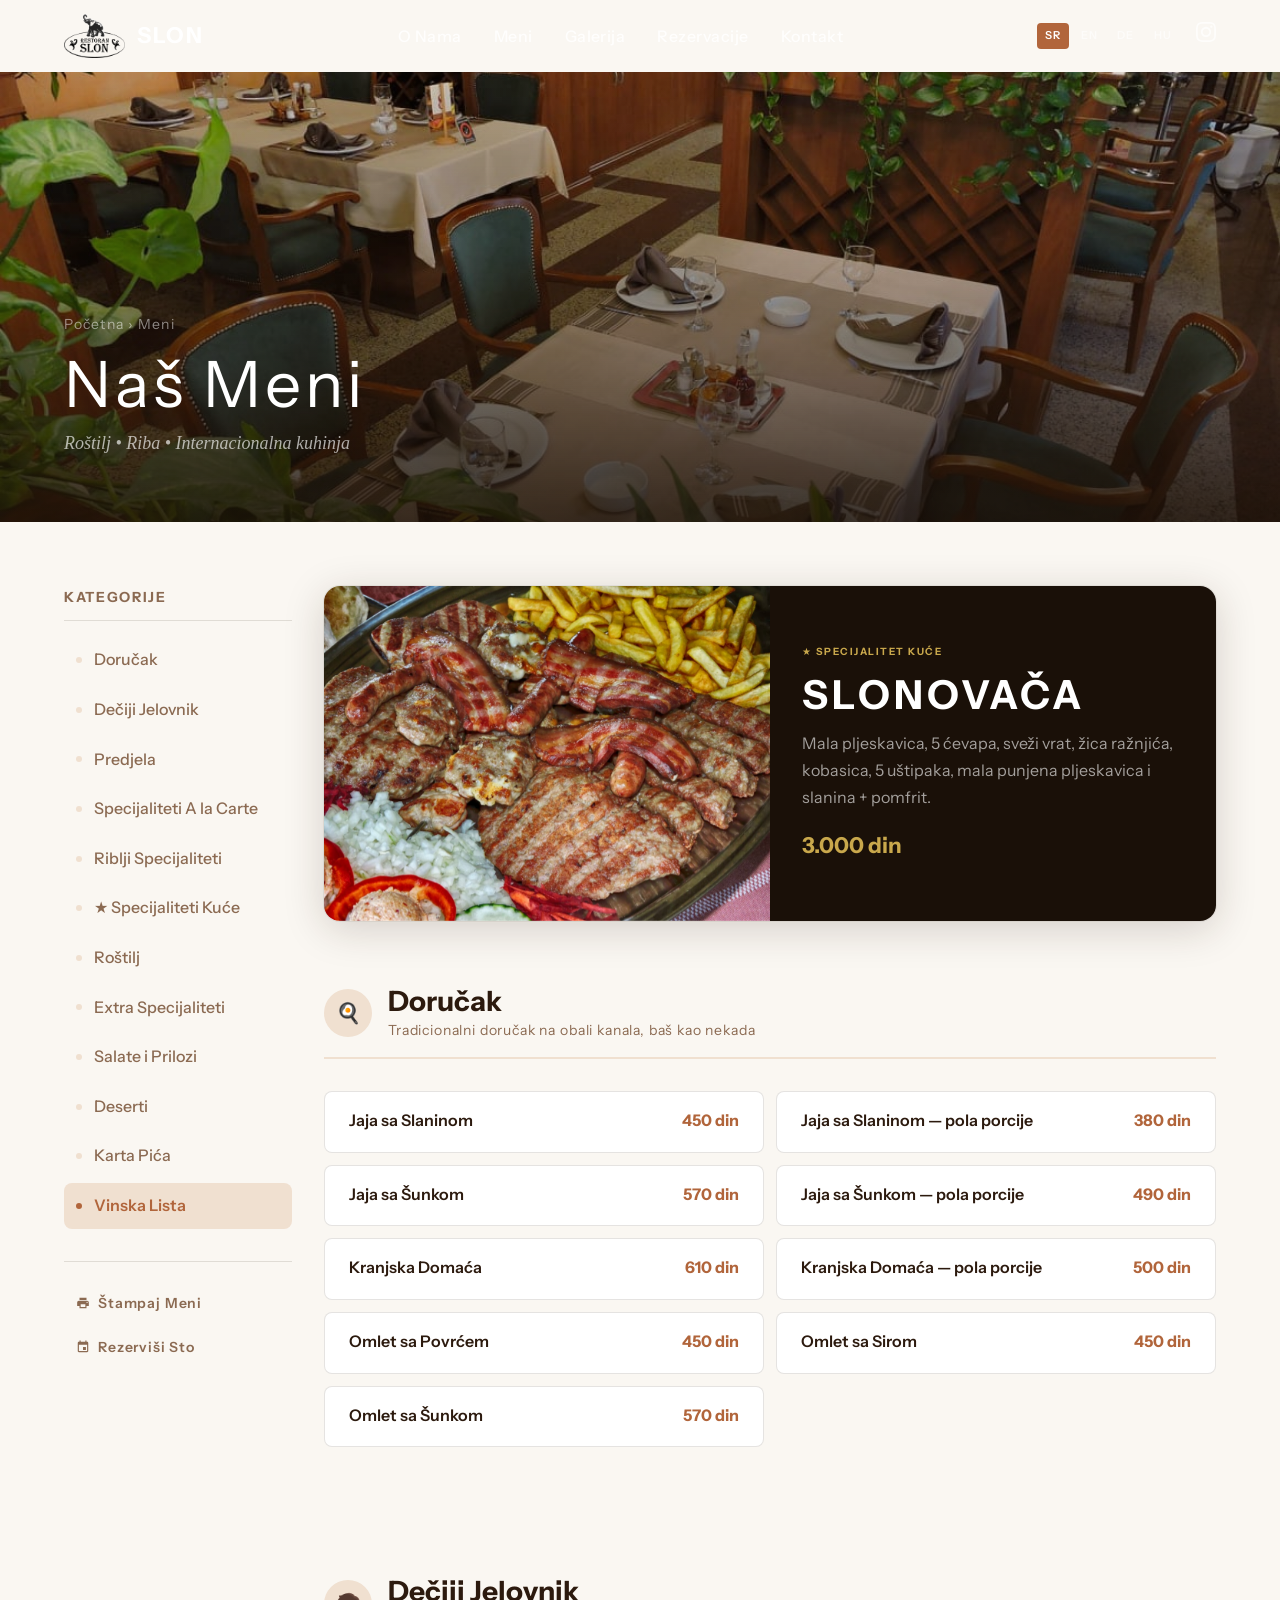
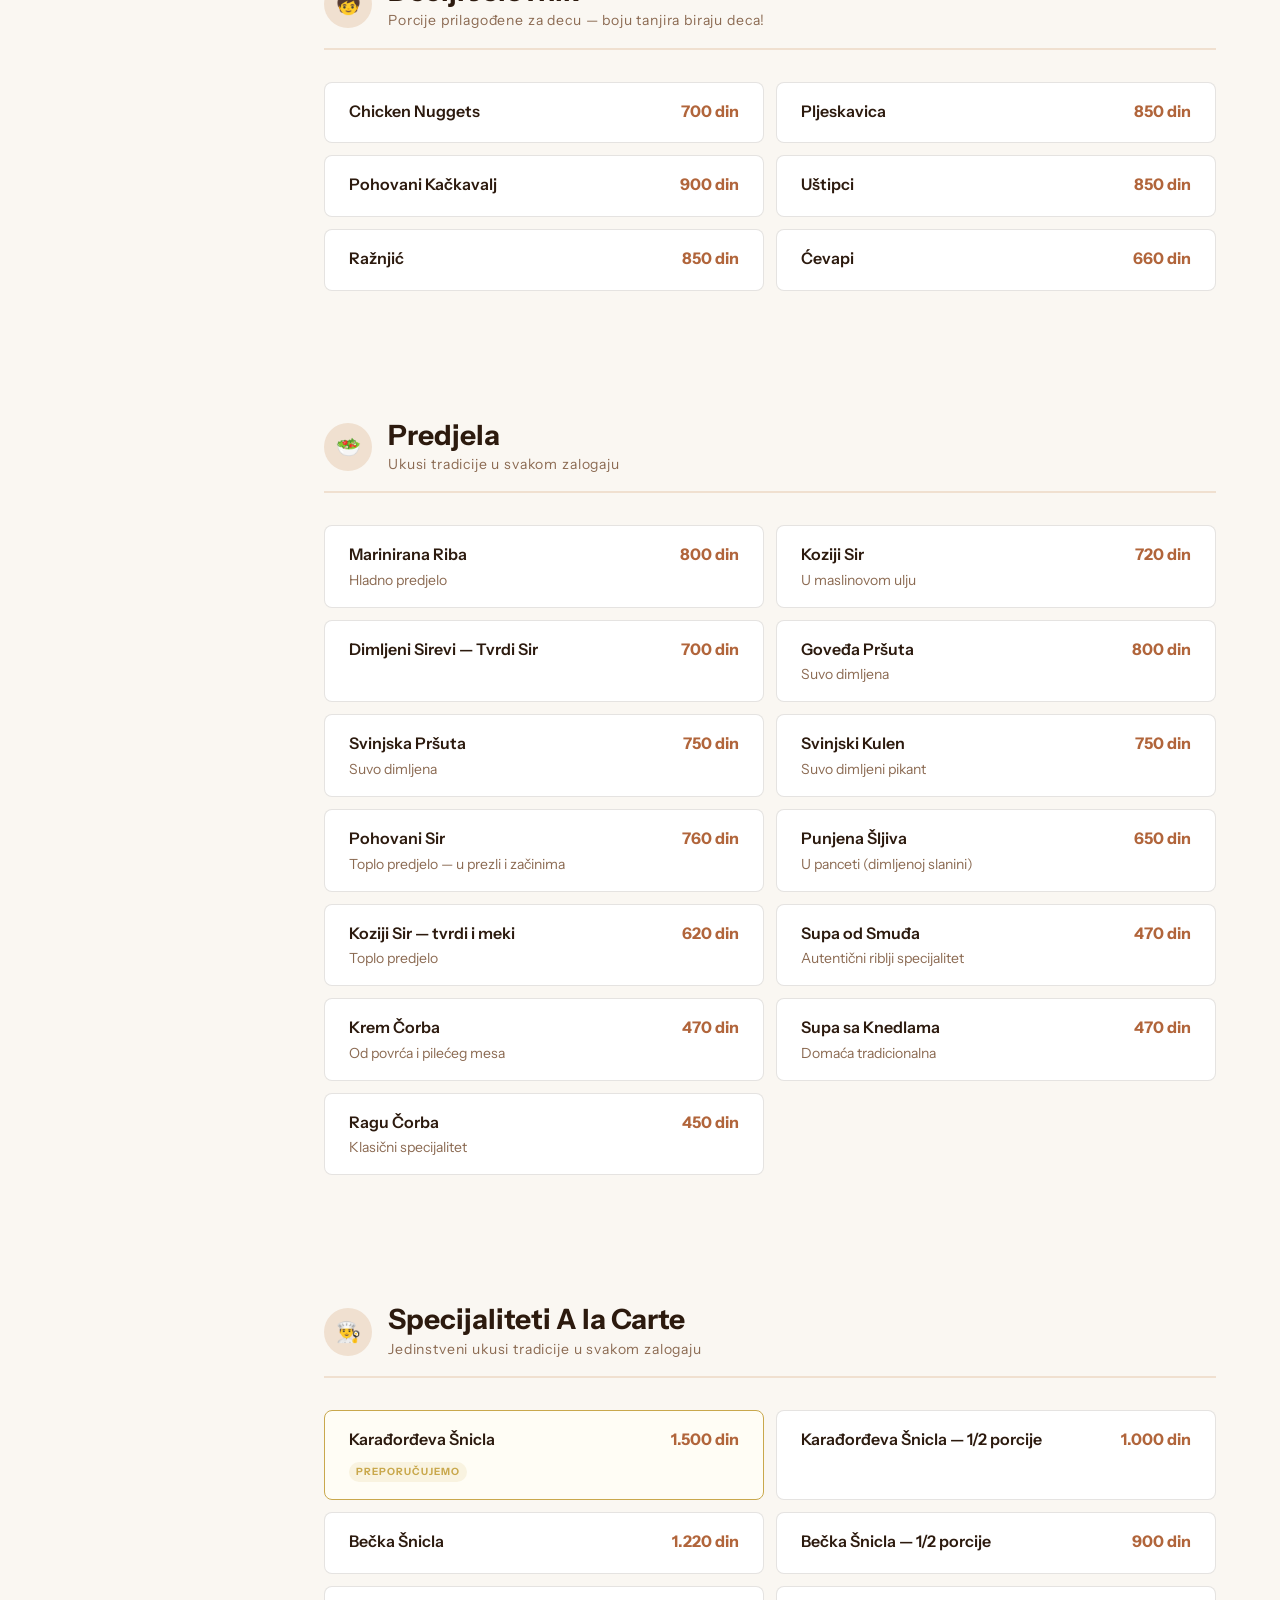
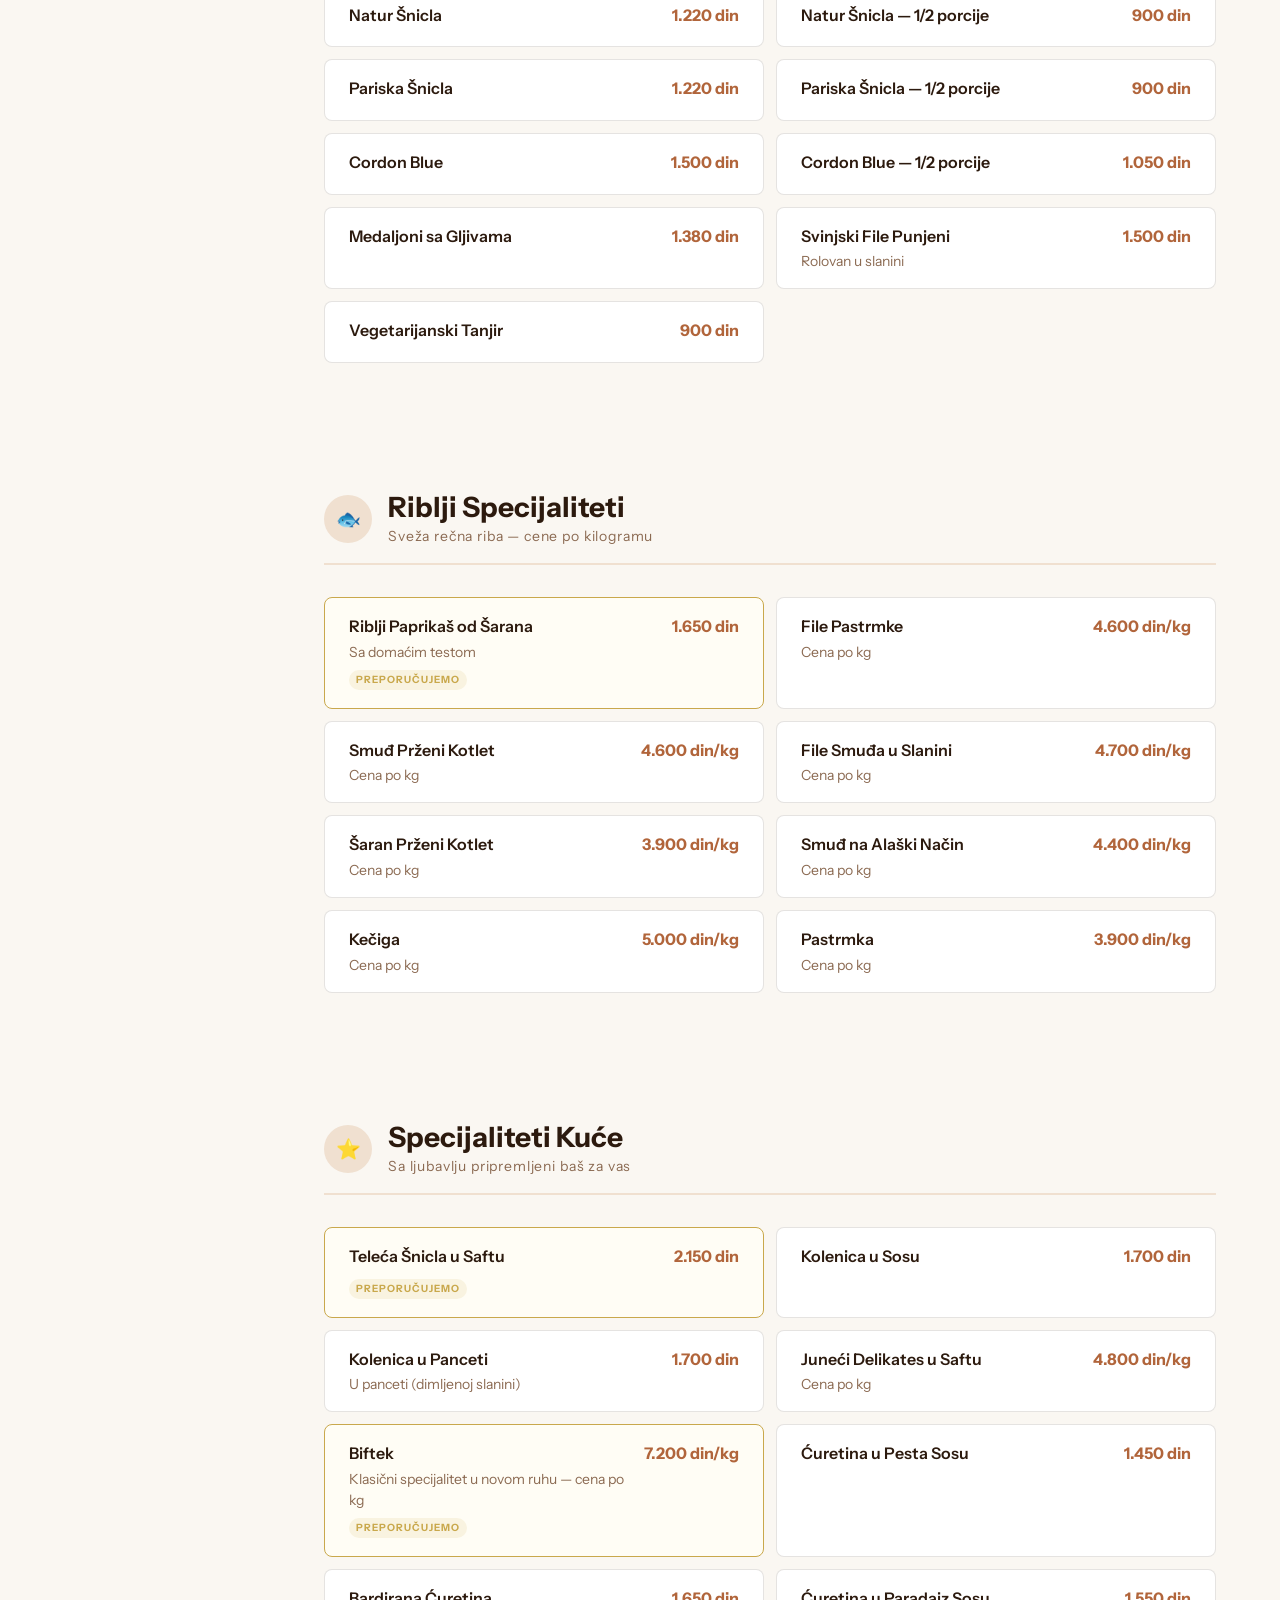
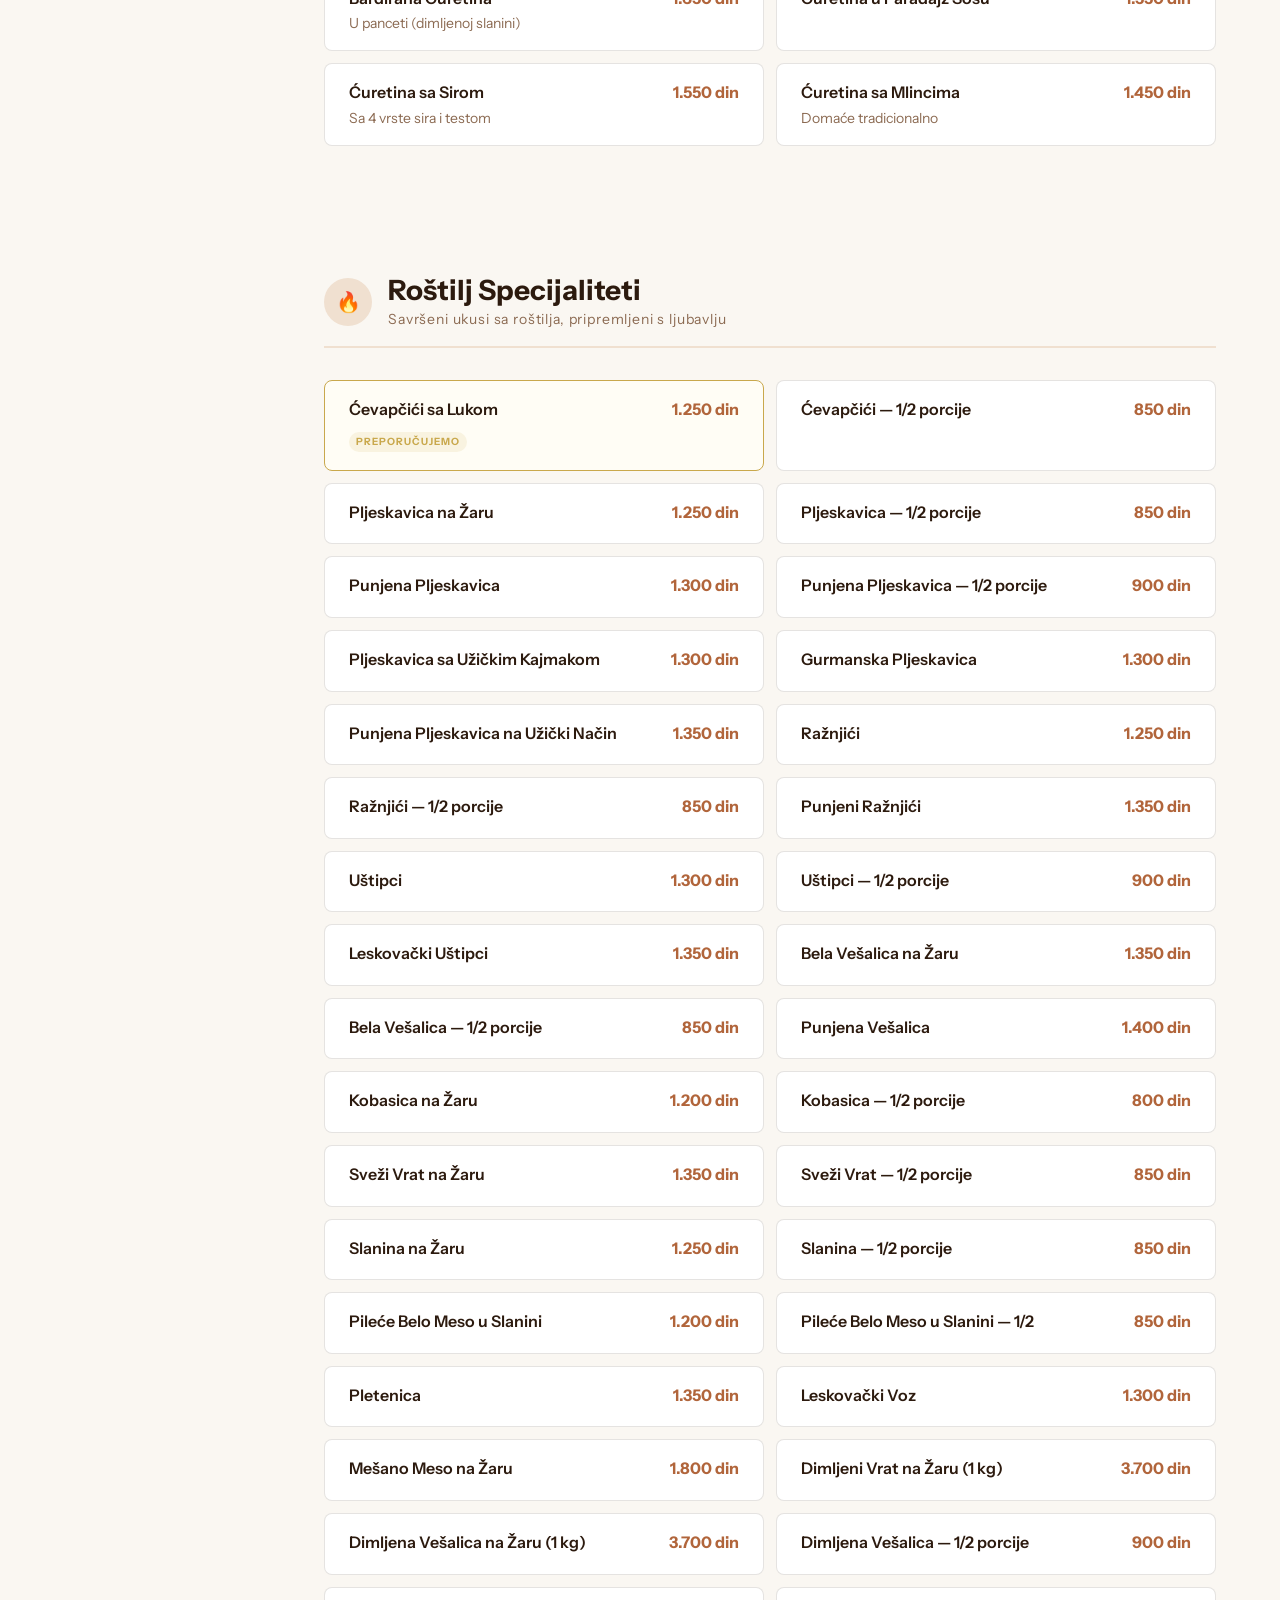
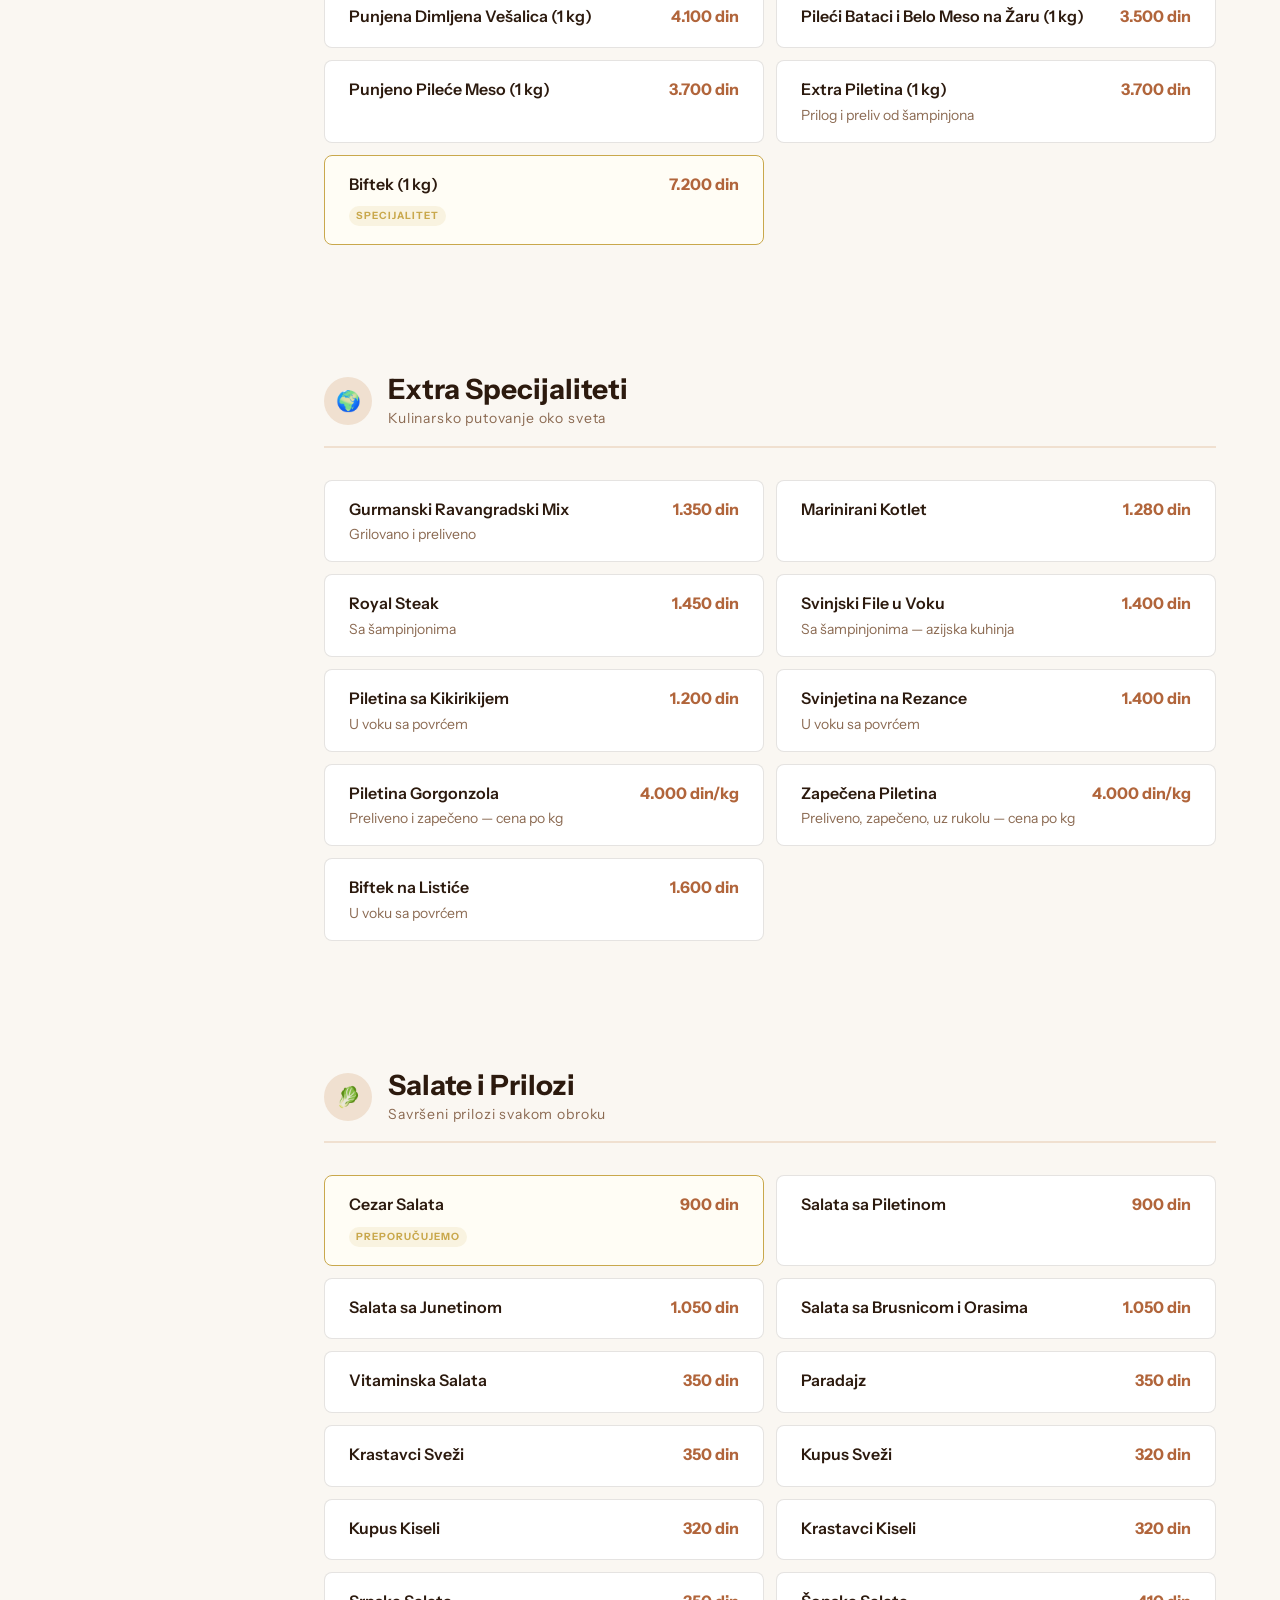
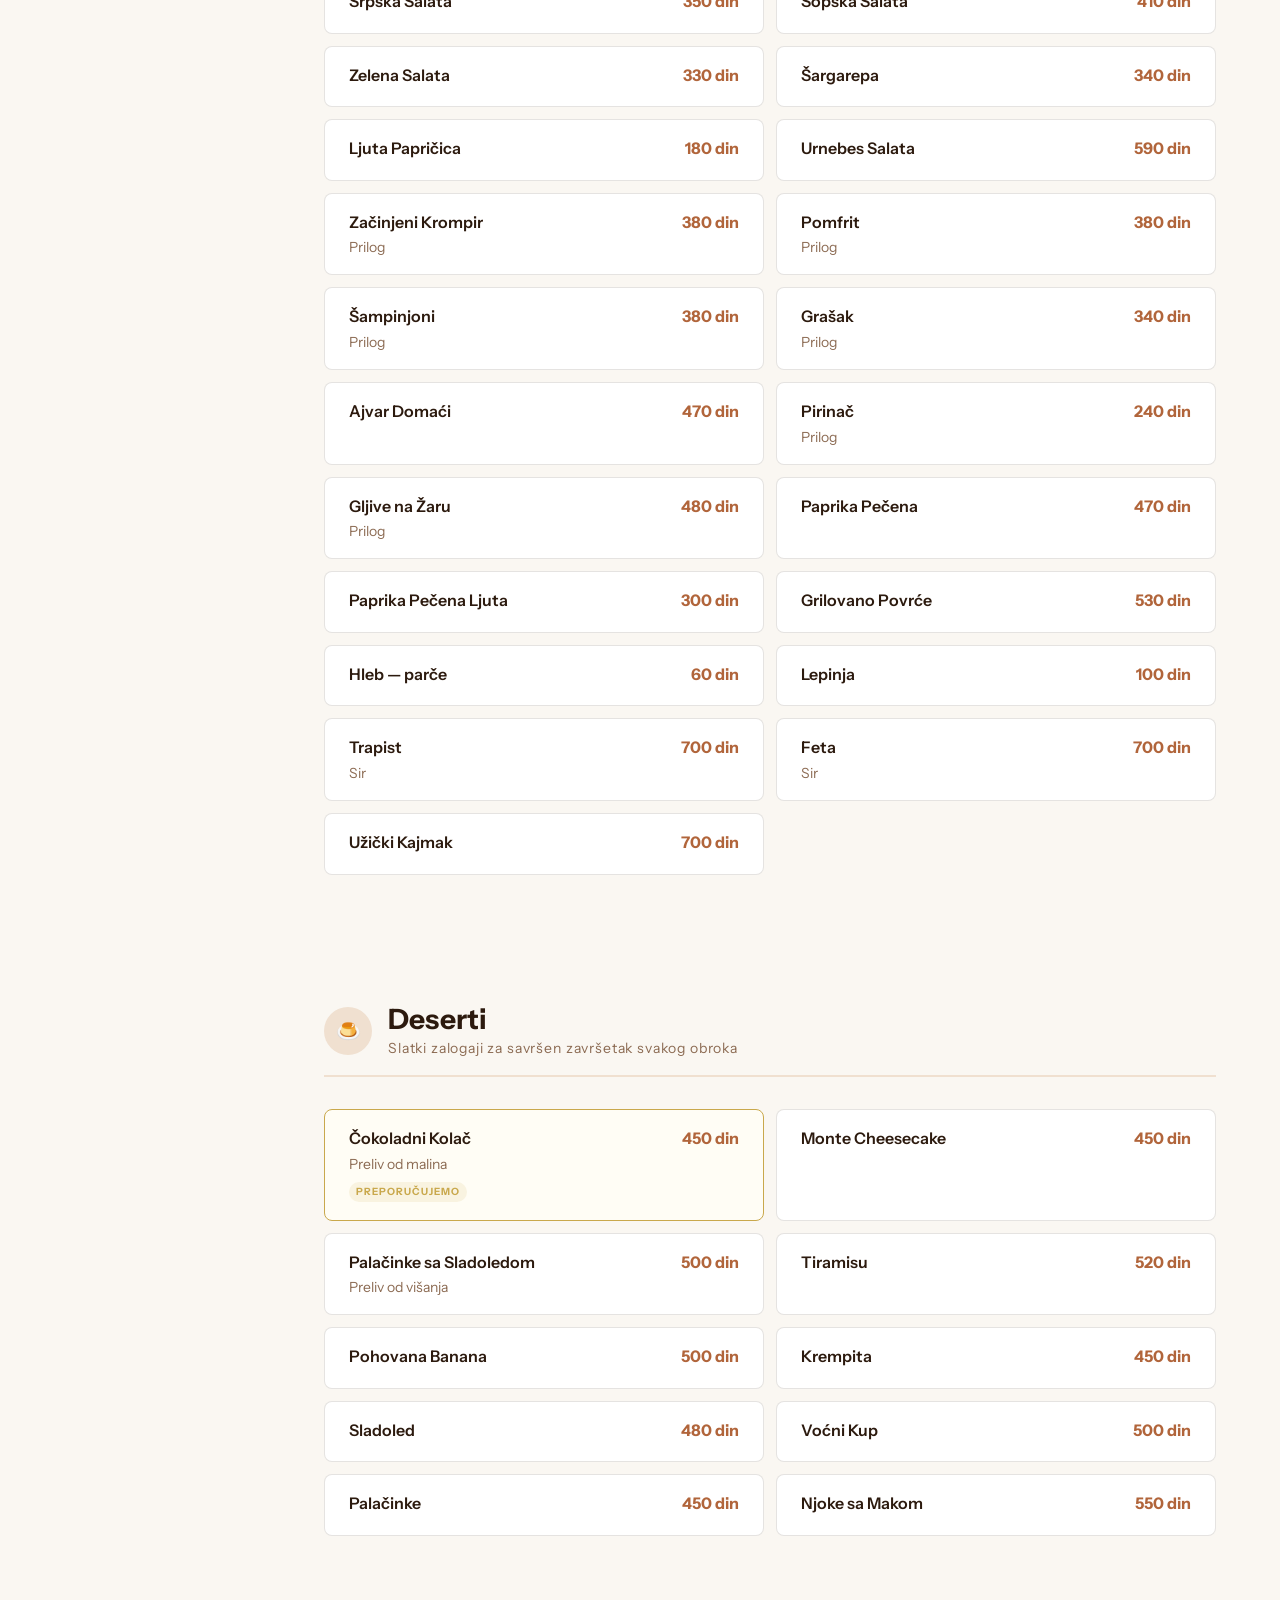
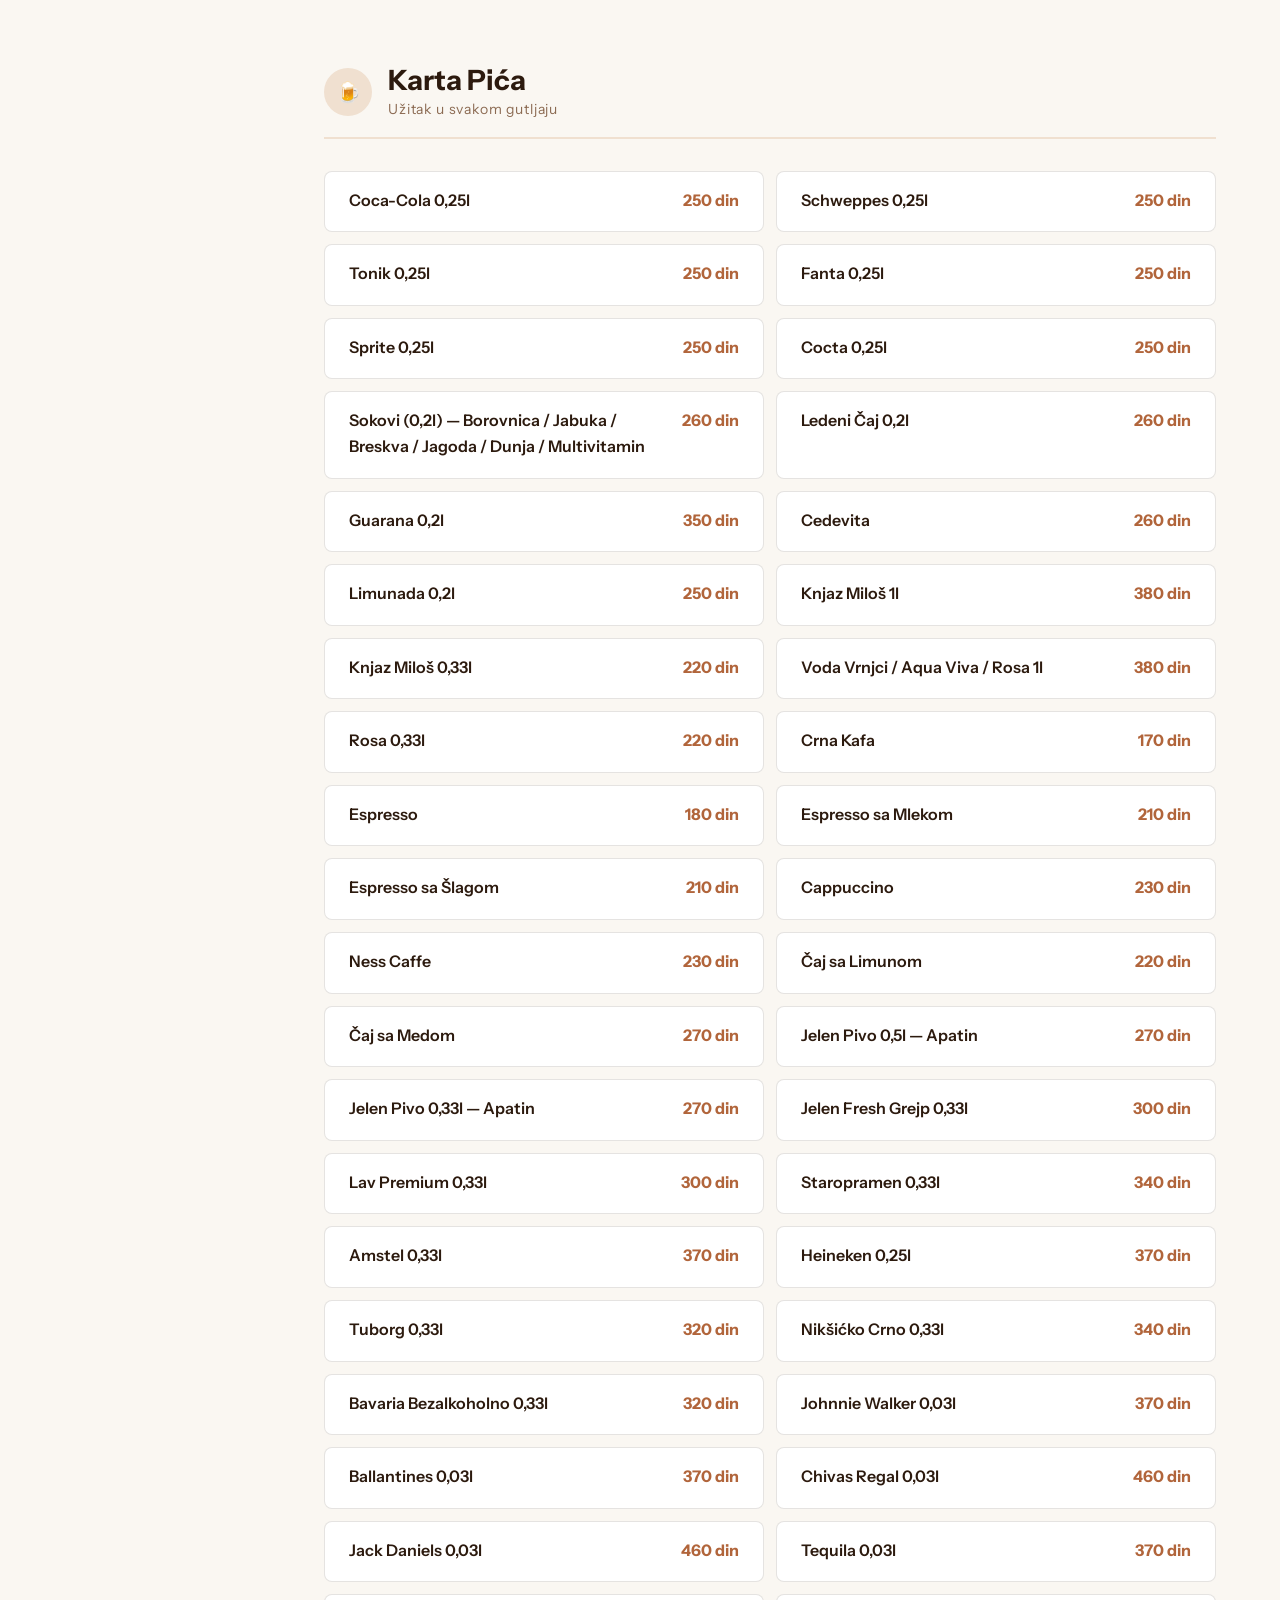
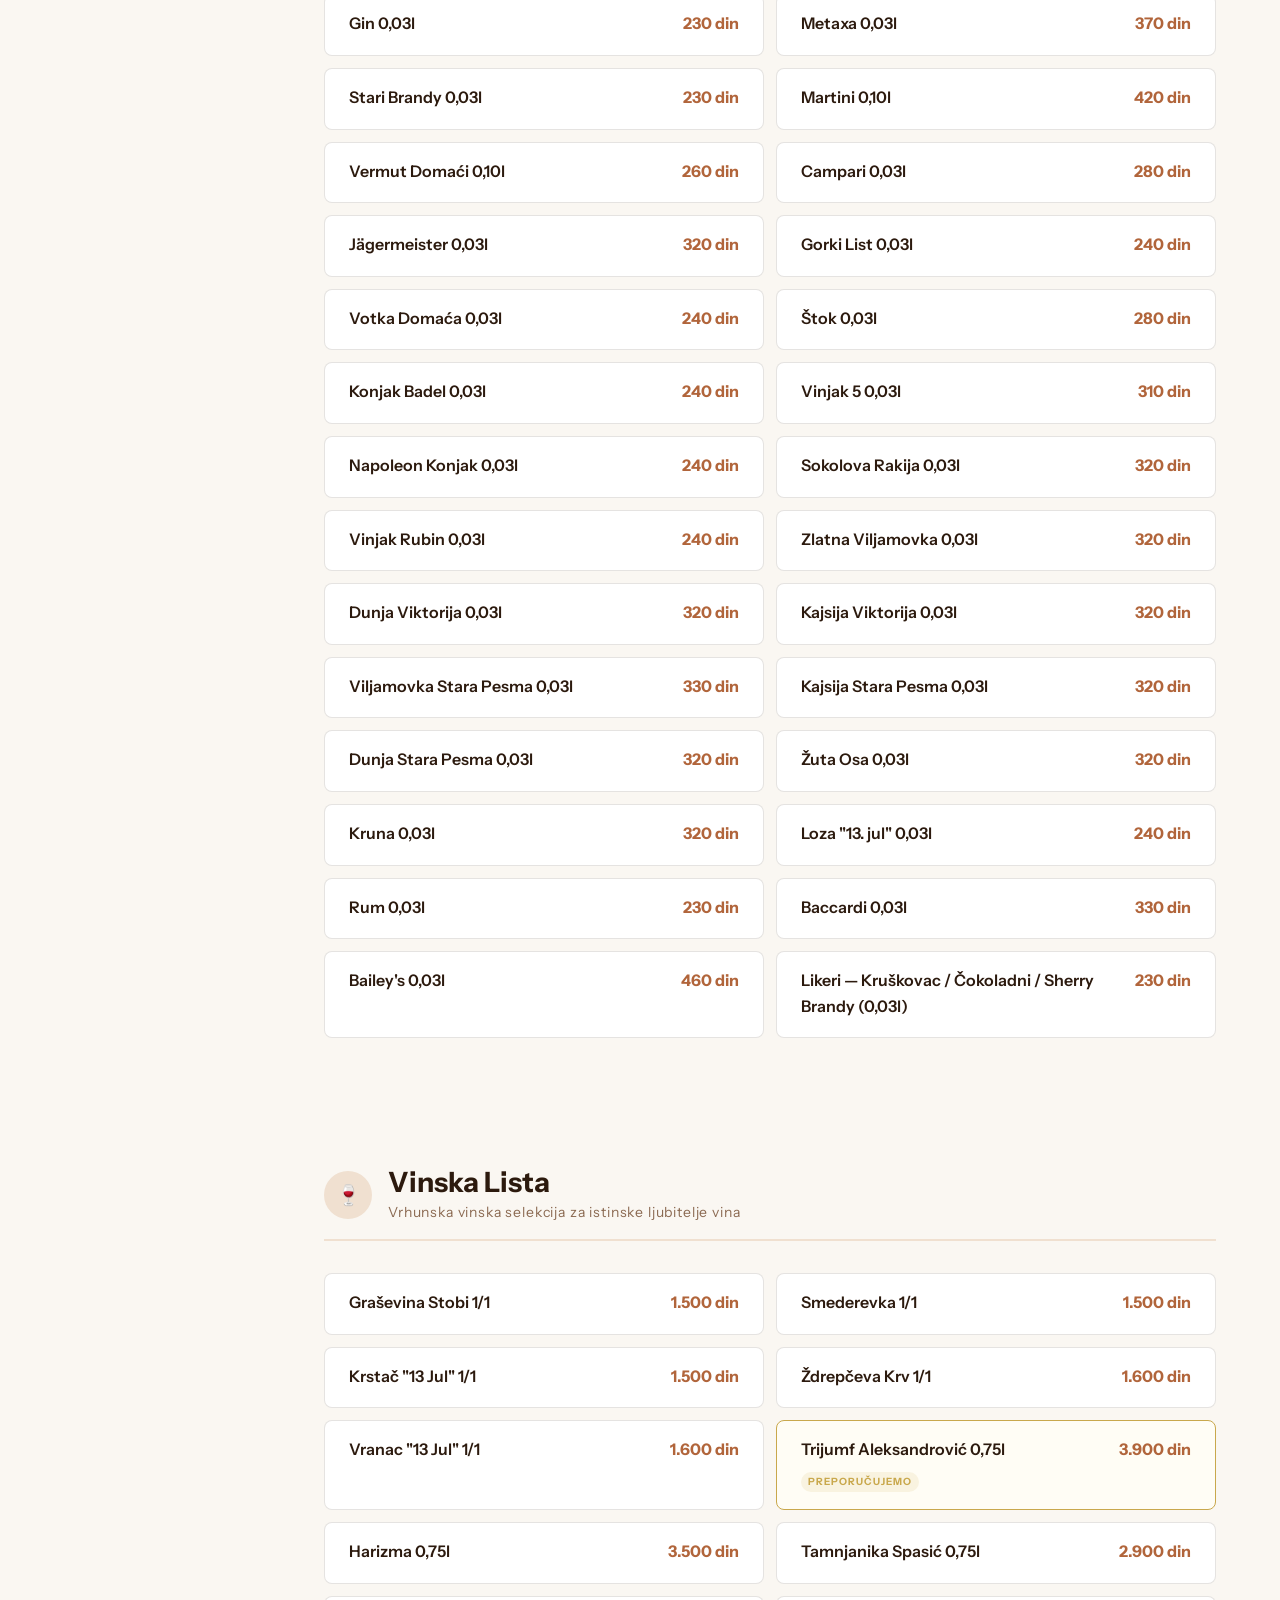
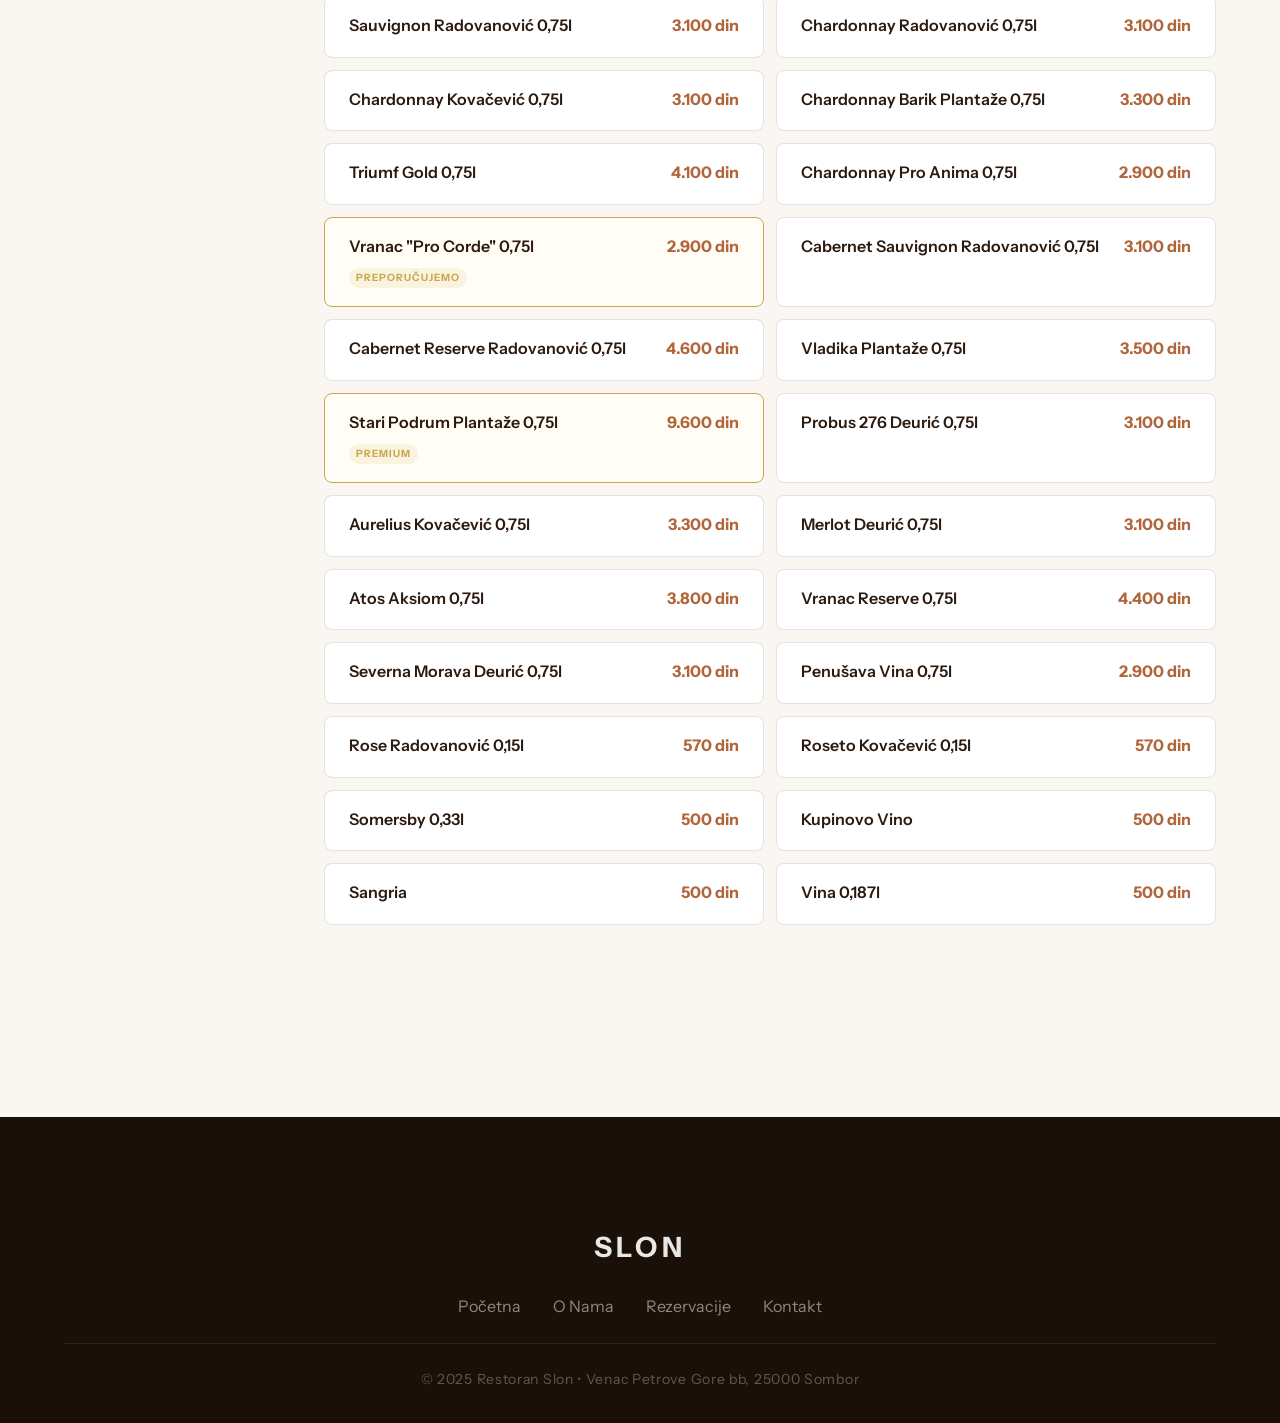
==== menu.html @ a4813533 "Inicijalni commit — sajt Restorana Slon - HTML, CSS, JS za sve stranice (sr/en/de/hu) - Galerija, me" ====
<!DOCTYPE html>
<html lang="sr">
<head>
  <meta charset="UTF-8">
  <meta name="viewport" content="width=device-width, initial-scale=1.0">
  <title>Meni — Restoran Slon, Sombor</title>
  <meta name="description" content="Kompletan meni Restorana Slon — roštilj, riba, predjela, salate, deserti i pića. Sombor, Venac Petrove Gore bb.">

  <!-- hreflang -->
  <link rel="alternate" hreflang="sr" href="menu.html">
  <link rel="alternate" hreflang="en" href="menu-en.html">
  <link rel="alternate" hreflang="de" href="menu-de.html">
  <link rel="alternate" hreflang="hu" href="menu-hu.html">

  <!-- Fonts -->
  <link rel="preconnect" href="https://fonts.googleapis.com">
  <link rel="preconnect" href="https://fonts.gstatic.com" crossorigin>
  <link href="https://fonts.googleapis.com/css2?family=Instrument+Sans:ital,wght@0,300;0,400;0,600;0,700;0,800;1,300;1,400&display=swap" rel="stylesheet">

  <!-- CSS -->
  <link rel="stylesheet" href="css/main.css">
  <link rel="stylesheet" href="css/menu.css">
</head>
<body>

  <!-- NAV (identična kao index.html) -->
  <nav class="nav nav--scrolled" id="nav" role="navigation" aria-label="Glavna navigacija">
    <div class="nav__inner">
      <a href="index.html" class="nav__logo" aria-label="Restoran Slon — Početna">
        <img src="images/logo/slon-logo.png" alt="Slon logo" class="nav__logo-img" onerror="this.style.display='none'">
        <span class="nav__logo-text">Slon</span>
      </a>

      <ul class="nav__links" role="list">
        <li><a href="index.html#o-nama" class="nav__link">O Nama</a></li>
        <li><a href="menu.html" class="nav__link active">Meni</a></li>
        <li><a href="index.html#galerija" class="nav__link">Galerija</a></li>
        <li><a href="index.html#rezervacije" class="nav__link">Rezervacije</a></li>
        <li><a href="index.html#kontakt" class="nav__link">Kontakt</a></li>
      </ul>

      <div class="nav__right">
        <div class="lang-switcher">
          <a href="menu.html" class="lang-btn active">SR</a>
          <a href="menu-en.html" class="lang-btn">EN</a>
          <a href="menu-de.html" class="lang-btn">DE</a>
          <a href="menu-hu.html" class="lang-btn">HU</a>
        </div>
        <div class="nav__social">
          <a href="https://www.instagram.com/restoranslonsombor" class="nav__social-link" target="_blank" rel="noopener" aria-label="Instagram">
            <svg viewBox="0 0 24 24" aria-hidden="true"><path d="M12 2.163c3.204 0 3.584.012 4.85.07 3.252.148 4.771 1.691 4.919 4.919.058 1.265.069 1.645.069 4.849 0 3.205-.012 3.584-.069 4.849-.149 3.225-1.664 4.771-4.919 4.919-1.266.058-1.644.07-4.85.07-3.204 0-3.584-.012-4.849-.07-3.26-.149-4.771-1.699-4.919-4.92-.058-1.265-.07-1.644-.07-4.849 0-3.204.013-3.583.07-4.849.149-3.227 1.664-4.771 4.919-4.919 1.266-.057 1.645-.069 4.849-.069zm0-2.163c-3.259 0-3.667.014-4.947.072-4.358.2-6.78 2.618-6.98 6.98-.059 1.281-.073 1.689-.073 4.948 0 3.259.014 3.668.072 4.948.2 4.358 2.618 6.78 6.98 6.98 1.281.058 1.689.072 4.948.072 3.259 0 3.668-.014 4.948-.072 4.354-.2 6.782-2.618 6.979-6.98.059-1.28.073-1.689.073-4.948 0-3.259-.014-3.667-.072-4.947-.196-4.354-2.617-6.78-6.979-6.98-1.281-.059-1.69-.073-4.949-.073zm0 5.838c-3.403 0-6.162 2.759-6.162 6.162s2.759 6.163 6.162 6.163 6.162-2.759 6.162-6.163c0-3.403-2.759-6.162-6.162-6.162zm0 10.162c-2.209 0-4-1.79-4-4 0-2.209 1.791-4 4-4s4 1.791 4 4c0 2.21-1.791 4-4 4zm6.406-11.845c-.796 0-1.441.645-1.441 1.44s.645 1.44 1.441 1.44c.795 0 1.439-.645 1.439-1.44s-.644-1.44-1.439-1.44z"/></svg>
          </a>
        </div>
        <button class="nav__hamburger" id="hamburger" aria-label="Otvori meni" aria-expanded="false" aria-controls="mobile-menu">
          <span></span><span></span><span></span>
        </button>
      </div>
    </div>
  </nav>

  <!-- Mobile menu -->
  <div class="nav__mobile" id="mobile-menu" role="dialog" aria-modal="true">
    <a href="index.html#o-nama" class="nav__mobile-link">O Nama</a>
    <a href="menu.html" class="nav__mobile-link">Meni</a>
    <a href="index.html#galerija" class="nav__mobile-link">Galerija</a>
    <a href="index.html#rezervacije" class="nav__mobile-link">Rezervacije</a>
    <a href="index.html#kontakt" class="nav__mobile-link">Kontakt</a>
    <div class="nav__mobile-lang">
      <a href="menu.html" class="lang-btn active">SR</a>
      <a href="menu-en.html" class="lang-btn">EN</a>
      <a href="menu-de.html" class="lang-btn">DE</a>
      <a href="menu-hu.html" class="lang-btn">HU</a>
    </div>
  </div>

  <main>

    <!-- HERO -->
    <header class="menu-hero">
      <div class="menu-hero__bg" role="img" aria-label="Restoran Slon enterijer"></div>
      <div class="menu-hero__overlay" aria-hidden="true"></div>
      <div class="menu-hero__content">
        <p class="menu-hero__breadcrumb">
          <a href="index.html">Početna</a> &rsaquo; Meni
        </p>
        <h1 class="menu-hero__title">Naš Meni</h1>
        <p class="menu-hero__sub">Roštilj &bull; Riba &bull; Internacionalna kuhinja</p>
      </div>
    </header>

    <!-- Mobile tabs -->
    <div class="menu-tabs" id="menu-tabs" role="tablist" aria-label="Kategorije menija">
      <button class="menu-tab active" data-target="dorucak" role="tab">Doručak</button>
      <button class="menu-tab" data-target="deciji" role="tab">Dečiji</button>
      <button class="menu-tab" data-target="predjela" role="tab">Predjela</button>
      <button class="menu-tab" data-target="po-narudzbini" role="tab">A la Carte</button>
      <button class="menu-tab" data-target="riba" role="tab">Riba</button>
      <button class="menu-tab" data-target="specijaliteti" role="tab">Specijaliteti</button>
      <button class="menu-tab" data-target="rostilj" role="tab">Roštilj</button>
      <button class="menu-tab" data-target="extra" role="tab">Extra</button>
      <button class="menu-tab" data-target="salate" role="tab">Salate</button>
      <button class="menu-tab" data-target="deserti" role="tab">Deserti</button>
      <button class="menu-tab" data-target="pica" role="tab">Pića</button>
      <button class="menu-tab" data-target="vina" role="tab">Vina</button>
    </div>

    <!-- Layout: sidebar + content -->
    <div class="menu-page">

      <!-- SIDEBAR -->
      <aside class="menu-sidebar" aria-label="Kategorije menija">
        <p class="menu-sidebar__title">Kategorije</p>
        <nav class="menu-sidebar__nav">
          <a class="menu-sidebar__link active" href="#dorucak" data-target="dorucak">
            <span class="menu-sidebar__link-dot" aria-hidden="true"></span>
            Doručak
          </a>
          <a class="menu-sidebar__link" href="#deciji" data-target="deciji">
            <span class="menu-sidebar__link-dot" aria-hidden="true"></span>
            Dečiji Jelovnik
          </a>
          <a class="menu-sidebar__link" href="#predjela" data-target="predjela">
            <span class="menu-sidebar__link-dot" aria-hidden="true"></span>
            Predjela
          </a>
          <a class="menu-sidebar__link" href="#po-narudzbini" data-target="po-narudzbini">
            <span class="menu-sidebar__link-dot" aria-hidden="true"></span>
            Specijaliteti A la Carte
          </a>
          <a class="menu-sidebar__link" href="#riba" data-target="riba">
            <span class="menu-sidebar__link-dot" aria-hidden="true"></span>
            Riblji Specijaliteti
          </a>
          <a class="menu-sidebar__link" href="#specijaliteti" data-target="specijaliteti">
            <span class="menu-sidebar__link-dot" aria-hidden="true"></span>
            ★ Specijaliteti Kuće
          </a>
          <a class="menu-sidebar__link" href="#rostilj" data-target="rostilj">
            <span class="menu-sidebar__link-dot" aria-hidden="true"></span>
            Roštilj
          </a>
          <a class="menu-sidebar__link" href="#extra" data-target="extra">
            <span class="menu-sidebar__link-dot" aria-hidden="true"></span>
            Extra Specijaliteti
          </a>
          <a class="menu-sidebar__link" href="#salate" data-target="salate">
            <span class="menu-sidebar__link-dot" aria-hidden="true"></span>
            Salate i Prilozi
          </a>
          <a class="menu-sidebar__link" href="#deserti" data-target="deserti">
            <span class="menu-sidebar__link-dot" aria-hidden="true"></span>
            Deserti
          </a>
          <a class="menu-sidebar__link" href="#pica" data-target="pica">
            <span class="menu-sidebar__link-dot" aria-hidden="true"></span>
            Karta Pića
          </a>
          <a class="menu-sidebar__link" href="#vina" data-target="vina">
            <span class="menu-sidebar__link-dot" aria-hidden="true"></span>
            Vinska Lista
          </a>
        </nav>

        <div class="menu-sidebar__extras">
          <button class="menu-sidebar__btn" onclick="window.print()" aria-label="Štampaj meni">
            <svg viewBox="0 0 24 24" aria-hidden="true"><path d="M19 8H5c-1.66 0-3 1.34-3 3v6h4v4h12v-4h4v-6c0-1.66-1.34-3-3-3zm-3 11H8v-5h8v5zm3-7c-.55 0-1-.45-1-1s.45-1 1-1 1 .45 1 1-.45 1-1 1zm-1-9H6v4h12V3z"/></svg>
            Štampaj Meni
          </button>
          <a href="index.html#rezervacije" class="menu-sidebar__btn" aria-label="Rezerviši sto">
            <svg viewBox="0 0 24 24" aria-hidden="true"><path d="M17 12h-5v5h5v-5zM16 1v2H8V1H6v2H5c-1.11 0-1.99.9-1.99 2L3 19c0 1.1.89 2 2 2h14c1.1 0 2-.9 2-2V5c0-1.1-.9-2-2-2h-1V1h-2zm3 18H5V8h14v11z"/></svg>
            Rezerviši Sto
          </a>
        </div>
      </aside>

      <!-- MENU CONTENT -->
      <div class="menu-content" id="menu-content">

        <!-- SLONOVAČA callout (na vrhu) -->
        <div class="menu-slonovaca" id="specijalitet-callout">
          <div class="menu-slonovaca__image">
            <img
              src="images/food/slonovaca.jpg"
              alt="Slonovača — specijalitet kuće"
              class="menu-slonovaca__img"
              loading="lazy"
              width="600"
              height="400"
            >
          </div>
          <div class="menu-slonovaca__content">
            <p class="menu-slonovaca__badge">★ Specijalitet Kuće</p>
            <h2 class="menu-slonovaca__title">Slonovača</h2>
            <p class="menu-slonovaca__desc">
              Mala pljeskavica, 5 ćevapa, sveži vrat, žica ražnjića, kobasica, 5 uštipaka, mala punjena pljeskavica i slanina + pomfrit.
            </p>
            <p class="menu-slonovaca__price">3.000 din</p>
          </div>
        </div>

        <!-- DORUČAK -->
        <section class="menu-category" id="dorucak" aria-labelledby="dorucak-title">
          <div class="menu-category__header">
            <div class="menu-category__icon" aria-hidden="true">🍳</div>
            <div>
              <h2 class="menu-category__title" id="dorucak-title">Doručak</h2>
              <p class="menu-category__subtitle">Tradicionalni doručak na obali kanala, baš kao nekada</p>
            </div>
          </div>
          <div class="menu-items">
            <div class="menu-item">
              <div class="menu-item__info">
                <p class="menu-item__name">Jaja sa Slaninom</p>
              </div>
              <span class="menu-item__price">450 din</span>
            </div>
            <div class="menu-item">
              <div class="menu-item__info">
                <p class="menu-item__name">Jaja sa Slaninom — pola porcije</p>
              </div>
              <span class="menu-item__price">380 din</span>
            </div>
            <div class="menu-item">
              <div class="menu-item__info">
                <p class="menu-item__name">Jaja sa Šunkom</p>
              </div>
              <span class="menu-item__price">570 din</span>
            </div>
            <div class="menu-item">
              <div class="menu-item__info">
                <p class="menu-item__name">Jaja sa Šunkom — pola porcije</p>
              </div>
              <span class="menu-item__price">490 din</span>
            </div>
            <div class="menu-item">
              <div class="menu-item__info">
                <p class="menu-item__name">Kranjska Domaća</p>
              </div>
              <span class="menu-item__price">610 din</span>
            </div>
            <div class="menu-item">
              <div class="menu-item__info">
                <p class="menu-item__name">Kranjska Domaća — pola porcije</p>
              </div>
              <span class="menu-item__price">500 din</span>
            </div>
            <div class="menu-item">
              <div class="menu-item__info">
                <p class="menu-item__name">Omlet sa Povrćem</p>
              </div>
              <span class="menu-item__price">450 din</span>
            </div>
            <div class="menu-item">
              <div class="menu-item__info">
                <p class="menu-item__name">Omlet sa Sirom</p>
              </div>
              <span class="menu-item__price">450 din</span>
            </div>
            <div class="menu-item">
              <div class="menu-item__info">
                <p class="menu-item__name">Omlet sa Šunkom</p>
              </div>
              <span class="menu-item__price">570 din</span>
            </div>
          </div>
        </section>

        <!-- DEČIJI JELOVNIK -->
        <section class="menu-category" id="deciji" aria-labelledby="deciji-title">
          <div class="menu-category__header">
            <div class="menu-category__icon" aria-hidden="true">🧒</div>
            <div>
              <h2 class="menu-category__title" id="deciji-title">Dečiji Jelovnik</h2>
              <p class="menu-category__subtitle">Porcije prilagođene za decu — boju tanjira biraju deca!</p>
            </div>
          </div>
          <div class="menu-items">
            <div class="menu-item">
              <div class="menu-item__info">
                <p class="menu-item__name">Chicken Nuggets</p>
              </div>
              <span class="menu-item__price">700 din</span>
            </div>
            <div class="menu-item">
              <div class="menu-item__info">
                <p class="menu-item__name">Pljeskavica</p>
              </div>
              <span class="menu-item__price">850 din</span>
            </div>
            <div class="menu-item">
              <div class="menu-item__info">
                <p class="menu-item__name">Pohovani Kačkavalj</p>
              </div>
              <span class="menu-item__price">900 din</span>
            </div>
            <div class="menu-item">
              <div class="menu-item__info">
                <p class="menu-item__name">Uštipci</p>
              </div>
              <span class="menu-item__price">850 din</span>
            </div>
            <div class="menu-item">
              <div class="menu-item__info">
                <p class="menu-item__name">Ražnjić</p>
              </div>
              <span class="menu-item__price">850 din</span>
            </div>
            <div class="menu-item">
              <div class="menu-item__info">
                <p class="menu-item__name">Ćevapi</p>
              </div>
              <span class="menu-item__price">660 din</span>
            </div>
          </div>
        </section>

        <!-- PREDJELA -->
        <section class="menu-category" id="predjela" aria-labelledby="predjela-title">
          <div class="menu-category__header">
            <div class="menu-category__icon" aria-hidden="true">🥗</div>
            <div>
              <h2 class="menu-category__title" id="predjela-title">Predjela</h2>
              <p class="menu-category__subtitle">Ukusi tradicije u svakom zalogaju</p>
            </div>
          </div>
          <div class="menu-items">
            <div class="menu-item">
              <div class="menu-item__info">
                <p class="menu-item__name">Marinirana Riba</p>
                <p class="menu-item__desc">Hladno predjelo</p>
              </div>
              <span class="menu-item__price">800 din</span>
            </div>
            <div class="menu-item">
              <div class="menu-item__info">
                <p class="menu-item__name">Koziji Sir</p>
                <p class="menu-item__desc">U maslinovom ulju</p>
              </div>
              <span class="menu-item__price">720 din</span>
            </div>
            <div class="menu-item">
              <div class="menu-item__info">
                <p class="menu-item__name">Dimljeni Sirevi — Tvrdi Sir</p>
              </div>
              <span class="menu-item__price">700 din</span>
            </div>
            <div class="menu-item">
              <div class="menu-item__info">
                <p class="menu-item__name">Goveđa Pršuta</p>
                <p class="menu-item__desc">Suvo dimljena</p>
              </div>
              <span class="menu-item__price">800 din</span>
            </div>
            <div class="menu-item">
              <div class="menu-item__info">
                <p class="menu-item__name">Svinjska Pršuta</p>
                <p class="menu-item__desc">Suvo dimljena</p>
              </div>
              <span class="menu-item__price">750 din</span>
            </div>
            <div class="menu-item">
              <div class="menu-item__info">
                <p class="menu-item__name">Svinjski Kulen</p>
                <p class="menu-item__desc">Suvo dimljeni pikant</p>
              </div>
              <span class="menu-item__price">750 din</span>
            </div>
            <div class="menu-item">
              <div class="menu-item__info">
                <p class="menu-item__name">Pohovani Sir</p>
                <p class="menu-item__desc">Toplo predjelo — u prezli i začinima</p>
              </div>
              <span class="menu-item__price">760 din</span>
            </div>
            <div class="menu-item">
              <div class="menu-item__info">
                <p class="menu-item__name">Punjena Šljiva</p>
                <p class="menu-item__desc">U panceti (dimljenoj slanini)</p>
              </div>
              <span class="menu-item__price">650 din</span>
            </div>
            <div class="menu-item">
              <div class="menu-item__info">
                <p class="menu-item__name">Koziji Sir — tvrdi i meki</p>
                <p class="menu-item__desc">Toplo predjelo</p>
              </div>
              <span class="menu-item__price">620 din</span>
            </div>
            <div class="menu-item">
              <div class="menu-item__info">
                <p class="menu-item__name">Supa od Smuđa</p>
                <p class="menu-item__desc">Autentični riblji specijalitet</p>
              </div>
              <span class="menu-item__price">470 din</span>
            </div>
            <div class="menu-item">
              <div class="menu-item__info">
                <p class="menu-item__name">Krem Čorba</p>
                <p class="menu-item__desc">Od povrća i pilećeg mesa</p>
              </div>
              <span class="menu-item__price">470 din</span>
            </div>
            <div class="menu-item">
              <div class="menu-item__info">
                <p class="menu-item__name">Supa sa Knedlama</p>
                <p class="menu-item__desc">Domaća tradicionalna</p>
              </div>
              <span class="menu-item__price">470 din</span>
            </div>
            <div class="menu-item">
              <div class="menu-item__info">
                <p class="menu-item__name">Ragu Čorba</p>
                <p class="menu-item__desc">Klasični specijalitet</p>
              </div>
              <span class="menu-item__price">450 din</span>
            </div>
          </div>
        </section>

        <!-- A LA CARTE / PO NARUDŽBINI -->
        <section class="menu-category" id="po-narudzbini" aria-labelledby="narudzbina-title">
          <div class="menu-category__header">
            <div class="menu-category__icon" aria-hidden="true">👨‍🍳</div>
            <div>
              <h2 class="menu-category__title" id="narudzbina-title">Specijaliteti A la Carte</h2>
              <p class="menu-category__subtitle">Jedinstveni ukusi tradicije u svakom zalogaju</p>
            </div>
          </div>
          <div class="menu-items">
            <div class="menu-item menu-item--featured">
              <div class="menu-item__info">
                <p class="menu-item__name">Karađorđeva Šnicla</p>
                <span class="menu-item__badge">Preporučujemo</span>
              </div>
              <span class="menu-item__price">1.500 din</span>
            </div>
            <div class="menu-item">
              <div class="menu-item__info">
                <p class="menu-item__name">Karađorđeva Šnicla — 1/2 porcije</p>
              </div>
              <span class="menu-item__price">1.000 din</span>
            </div>
            <div class="menu-item">
              <div class="menu-item__info">
                <p class="menu-item__name">Bečka Šnicla</p>
              </div>
              <span class="menu-item__price">1.220 din</span>
            </div>
            <div class="menu-item">
              <div class="menu-item__info">
                <p class="menu-item__name">Bečka Šnicla — 1/2 porcije</p>
              </div>
              <span class="menu-item__price">900 din</span>
            </div>
            <div class="menu-item">
              <div class="menu-item__info">
                <p class="menu-item__name">Natur Šnicla</p>
              </div>
              <span class="menu-item__price">1.220 din</span>
            </div>
            <div class="menu-item">
              <div class="menu-item__info">
                <p class="menu-item__name">Natur Šnicla — 1/2 porcije</p>
              </div>
              <span class="menu-item__price">900 din</span>
            </div>
            <div class="menu-item">
              <div class="menu-item__info">
                <p class="menu-item__name">Pariska Šnicla</p>
              </div>
              <span class="menu-item__price">1.220 din</span>
            </div>
            <div class="menu-item">
              <div class="menu-item__info">
                <p class="menu-item__name">Pariska Šnicla — 1/2 porcije</p>
              </div>
              <span class="menu-item__price">900 din</span>
            </div>
            <div class="menu-item">
              <div class="menu-item__info">
                <p class="menu-item__name">Cordon Blue</p>
              </div>
              <span class="menu-item__price">1.500 din</span>
            </div>
            <div class="menu-item">
              <div class="menu-item__info">
                <p class="menu-item__name">Cordon Blue — 1/2 porcije</p>
              </div>
              <span class="menu-item__price">1.050 din</span>
            </div>
            <div class="menu-item">
              <div class="menu-item__info">
                <p class="menu-item__name">Medaljoni sa Gljivama</p>
              </div>
              <span class="menu-item__price">1.380 din</span>
            </div>
            <div class="menu-item">
              <div class="menu-item__info">
                <p class="menu-item__name">Svinjski File Punjeni</p>
                <p class="menu-item__desc">Rolovan u slanini</p>
              </div>
              <span class="menu-item__price">1.500 din</span>
            </div>
            <div class="menu-item">
              <div class="menu-item__info">
                <p class="menu-item__name">Vegetarijanski Tanjir</p>
              </div>
              <span class="menu-item__price">900 din</span>
            </div>
          </div>
        </section>

        <!-- RIBLJI SPECIJALITETI -->
        <section class="menu-category" id="riba" aria-labelledby="riba-title">
          <div class="menu-category__header">
            <div class="menu-category__icon" aria-hidden="true">🐟</div>
            <div>
              <h2 class="menu-category__title" id="riba-title">Riblji Specijaliteti</h2>
              <p class="menu-category__subtitle">Sveža rečna riba — cene po kilogramu</p>
            </div>
          </div>
          <div class="menu-items">
            <div class="menu-item menu-item--featured">
              <div class="menu-item__info">
                <p class="menu-item__name">Riblji Paprikaš od Šarana</p>
                <p class="menu-item__desc">Sa domaćim testom</p>
                <span class="menu-item__badge">Preporučujemo</span>
              </div>
              <span class="menu-item__price">1.650 din</span>
            </div>
            <div class="menu-item">
              <div class="menu-item__info">
                <p class="menu-item__name">File Pastrmke</p>
                <p class="menu-item__desc">Cena po kg</p>
              </div>
              <span class="menu-item__price">4.600 din/kg</span>
            </div>
            <div class="menu-item">
              <div class="menu-item__info">
                <p class="menu-item__name">Smuđ Prženi Kotlet</p>
                <p class="menu-item__desc">Cena po kg</p>
              </div>
              <span class="menu-item__price">4.600 din/kg</span>
            </div>
            <div class="menu-item">
              <div class="menu-item__info">
                <p class="menu-item__name">File Smuđa u Slanini</p>
                <p class="menu-item__desc">Cena po kg</p>
              </div>
              <span class="menu-item__price">4.700 din/kg</span>
            </div>
            <div class="menu-item">
              <div class="menu-item__info">
                <p class="menu-item__name">Šaran Prženi Kotlet</p>
                <p class="menu-item__desc">Cena po kg</p>
              </div>
              <span class="menu-item__price">3.900 din/kg</span>
            </div>
            <div class="menu-item">
              <div class="menu-item__info">
                <p class="menu-item__name">Smuđ na Alaški Način</p>
                <p class="menu-item__desc">Cena po kg</p>
              </div>
              <span class="menu-item__price">4.400 din/kg</span>
            </div>
            <div class="menu-item">
              <div class="menu-item__info">
                <p class="menu-item__name">Kečiga</p>
                <p class="menu-item__desc">Cena po kg</p>
              </div>
              <span class="menu-item__price">5.000 din/kg</span>
            </div>
            <div class="menu-item">
              <div class="menu-item__info">
                <p class="menu-item__name">Pastrmka</p>
                <p class="menu-item__desc">Cena po kg</p>
              </div>
              <span class="menu-item__price">3.900 din/kg</span>
            </div>
          </div>
        </section>

        <!-- SPECIJALITETI KUĆE -->
        <section class="menu-category" id="specijaliteti" aria-labelledby="specijaliteti-title">
          <div class="menu-category__header">
            <div class="menu-category__icon" aria-hidden="true">⭐</div>
            <div>
              <h2 class="menu-category__title" id="specijaliteti-title">Specijaliteti Kuće</h2>
              <p class="menu-category__subtitle">Sa ljubavlju pripremljeni baš za vas</p>
            </div>
          </div>
          <div class="menu-items">
            <div class="menu-item menu-item--featured">
              <div class="menu-item__info">
                <p class="menu-item__name">Teleća Šnicla u Saftu</p>
                <span class="menu-item__badge">Preporučujemo</span>
              </div>
              <span class="menu-item__price">2.150 din</span>
            </div>
            <div class="menu-item">
              <div class="menu-item__info">
                <p class="menu-item__name">Kolenica u Sosu</p>
              </div>
              <span class="menu-item__price">1.700 din</span>
            </div>
            <div class="menu-item">
              <div class="menu-item__info">
                <p class="menu-item__name">Kolenica u Panceti</p>
                <p class="menu-item__desc">U panceti (dimljenoj slanini)</p>
              </div>
              <span class="menu-item__price">1.700 din</span>
            </div>
            <div class="menu-item">
              <div class="menu-item__info">
                <p class="menu-item__name">Juneći Delikates u Saftu</p>
                <p class="menu-item__desc">Cena po kg</p>
              </div>
              <span class="menu-item__price">4.800 din/kg</span>
            </div>
            <div class="menu-item menu-item--featured">
              <div class="menu-item__info">
                <p class="menu-item__name">Biftek</p>
                <p class="menu-item__desc">Klasični specijalitet u novom ruhu — cena po kg</p>
                <span class="menu-item__badge">Preporučujemo</span>
              </div>
              <span class="menu-item__price">7.200 din/kg</span>
            </div>
            <div class="menu-item">
              <div class="menu-item__info">
                <p class="menu-item__name">Ćuretina u Pesta Sosu</p>
              </div>
              <span class="menu-item__price">1.450 din</span>
            </div>
            <div class="menu-item">
              <div class="menu-item__info">
                <p class="menu-item__name">Bardirana Ćuretina</p>
                <p class="menu-item__desc">U panceti (dimljenoj slanini)</p>
              </div>
              <span class="menu-item__price">1.650 din</span>
            </div>
            <div class="menu-item">
              <div class="menu-item__info">
                <p class="menu-item__name">Ćuretina u Paradajz Sosu</p>
              </div>
              <span class="menu-item__price">1.550 din</span>
            </div>
            <div class="menu-item">
              <div class="menu-item__info">
                <p class="menu-item__name">Ćuretina sa Sirom</p>
                <p class="menu-item__desc">Sa 4 vrste sira i testom</p>
              </div>
              <span class="menu-item__price">1.550 din</span>
            </div>
            <div class="menu-item">
              <div class="menu-item__info">
                <p class="menu-item__name">Ćuretina sa Mlincima</p>
                <p class="menu-item__desc">Domaće tradicionalno</p>
              </div>
              <span class="menu-item__price">1.450 din</span>
            </div>
          </div>
        </section>

        <!-- ROŠTILJ -->
        <section class="menu-category" id="rostilj" aria-labelledby="rostilj-title">
          <div class="menu-category__header">
            <div class="menu-category__icon" aria-hidden="true">🔥</div>
            <div>
              <h2 class="menu-category__title" id="rostilj-title">Roštilj Specijaliteti</h2>
              <p class="menu-category__subtitle">Savršeni ukusi sa roštilja, pripremljeni s ljubavlju</p>
            </div>
          </div>
          <div class="menu-items">
            <div class="menu-item menu-item--featured">
              <div class="menu-item__info">
                <p class="menu-item__name">Ćevapčići sa Lukom</p>
                <span class="menu-item__badge">Preporučujemo</span>
              </div>
              <span class="menu-item__price">1.250 din</span>
            </div>
            <div class="menu-item">
              <div class="menu-item__info">
                <p class="menu-item__name">Ćevapčići — 1/2 porcije</p>
              </div>
              <span class="menu-item__price">850 din</span>
            </div>
            <div class="menu-item">
              <div class="menu-item__info">
                <p class="menu-item__name">Pljeskavica na Žaru</p>
              </div>
              <span class="menu-item__price">1.250 din</span>
            </div>
            <div class="menu-item">
              <div class="menu-item__info">
                <p class="menu-item__name">Pljeskavica — 1/2 porcije</p>
              </div>
              <span class="menu-item__price">850 din</span>
            </div>
            <div class="menu-item">
              <div class="menu-item__info">
                <p class="menu-item__name">Punjena Pljeskavica</p>
              </div>
              <span class="menu-item__price">1.300 din</span>
            </div>
            <div class="menu-item">
              <div class="menu-item__info">
                <p class="menu-item__name">Punjena Pljeskavica — 1/2 porcije</p>
              </div>
              <span class="menu-item__price">900 din</span>
            </div>
            <div class="menu-item">
              <div class="menu-item__info">
                <p class="menu-item__name">Pljeskavica sa Užičkim Kajmakom</p>
              </div>
              <span class="menu-item__price">1.300 din</span>
            </div>
            <div class="menu-item">
              <div class="menu-item__info">
                <p class="menu-item__name">Gurmanska Pljeskavica</p>
              </div>
              <span class="menu-item__price">1.300 din</span>
            </div>
            <div class="menu-item">
              <div class="menu-item__info">
                <p class="menu-item__name">Punjena Pljeskavica na Užički Način</p>
              </div>
              <span class="menu-item__price">1.350 din</span>
            </div>
            <div class="menu-item">
              <div class="menu-item__info">
                <p class="menu-item__name">Ražnjići</p>
              </div>
              <span class="menu-item__price">1.250 din</span>
            </div>
            <div class="menu-item">
              <div class="menu-item__info">
                <p class="menu-item__name">Ražnjići — 1/2 porcije</p>
              </div>
              <span class="menu-item__price">850 din</span>
            </div>
            <div class="menu-item">
              <div class="menu-item__info">
                <p class="menu-item__name">Punjeni Ražnjići</p>
              </div>
              <span class="menu-item__price">1.350 din</span>
            </div>
            <div class="menu-item">
              <div class="menu-item__info">
                <p class="menu-item__name">Uštipci</p>
              </div>
              <span class="menu-item__price">1.300 din</span>
            </div>
            <div class="menu-item">
              <div class="menu-item__info">
                <p class="menu-item__name">Uštipci — 1/2 porcije</p>
              </div>
              <span class="menu-item__price">900 din</span>
            </div>
            <div class="menu-item">
              <div class="menu-item__info">
                <p class="menu-item__name">Leskovački Uštipci</p>
              </div>
              <span class="menu-item__price">1.350 din</span>
            </div>
            <div class="menu-item">
              <div class="menu-item__info">
                <p class="menu-item__name">Bela Vešalica na Žaru</p>
              </div>
              <span class="menu-item__price">1.350 din</span>
            </div>
            <div class="menu-item">
              <div class="menu-item__info">
                <p class="menu-item__name">Bela Vešalica — 1/2 porcije</p>
              </div>
              <span class="menu-item__price">850 din</span>
            </div>
            <div class="menu-item">
              <div class="menu-item__info">
                <p class="menu-item__name">Punjena Vešalica</p>
              </div>
              <span class="menu-item__price">1.400 din</span>
            </div>
            <div class="menu-item">
              <div class="menu-item__info">
                <p class="menu-item__name">Kobasica na Žaru</p>
              </div>
              <span class="menu-item__price">1.200 din</span>
            </div>
            <div class="menu-item">
              <div class="menu-item__info">
                <p class="menu-item__name">Kobasica — 1/2 porcije</p>
              </div>
              <span class="menu-item__price">800 din</span>
            </div>
            <div class="menu-item">
              <div class="menu-item__info">
                <p class="menu-item__name">Sveži Vrat na Žaru</p>
              </div>
              <span class="menu-item__price">1.350 din</span>
            </div>
            <div class="menu-item">
              <div class="menu-item__info">
                <p class="menu-item__name">Sveži Vrat — 1/2 porcije</p>
              </div>
              <span class="menu-item__price">850 din</span>
            </div>
            <div class="menu-item">
              <div class="menu-item__info">
                <p class="menu-item__name">Slanina na Žaru</p>
              </div>
              <span class="menu-item__price">1.250 din</span>
            </div>
            <div class="menu-item">
              <div class="menu-item__info">
                <p class="menu-item__name">Slanina — 1/2 porcije</p>
              </div>
              <span class="menu-item__price">850 din</span>
            </div>
            <div class="menu-item">
              <div class="menu-item__info">
                <p class="menu-item__name">Pileće Belo Meso u Slanini</p>
              </div>
              <span class="menu-item__price">1.200 din</span>
            </div>
            <div class="menu-item">
              <div class="menu-item__info">
                <p class="menu-item__name">Pileće Belo Meso u Slanini — 1/2</p>
              </div>
              <span class="menu-item__price">850 din</span>
            </div>
            <div class="menu-item">
              <div class="menu-item__info">
                <p class="menu-item__name">Pletenica</p>
              </div>
              <span class="menu-item__price">1.350 din</span>
            </div>
            <div class="menu-item">
              <div class="menu-item__info">
                <p class="menu-item__name">Leskovački Voz</p>
              </div>
              <span class="menu-item__price">1.300 din</span>
            </div>
            <div class="menu-item">
              <div class="menu-item__info">
                <p class="menu-item__name">Mešano Meso na Žaru</p>
              </div>
              <span class="menu-item__price">1.800 din</span>
            </div>
            <div class="menu-item">
              <div class="menu-item__info">
                <p class="menu-item__name">Dimljeni Vrat na Žaru (1 kg)</p>
              </div>
              <span class="menu-item__price">3.700 din</span>
            </div>
            <div class="menu-item">
              <div class="menu-item__info">
                <p class="menu-item__name">Dimljena Vešalica na Žaru (1 kg)</p>
              </div>
              <span class="menu-item__price">3.700 din</span>
            </div>
            <div class="menu-item">
              <div class="menu-item__info">
                <p class="menu-item__name">Dimljena Vešalica — 1/2 porcije</p>
              </div>
              <span class="menu-item__price">900 din</span>
            </div>
            <div class="menu-item">
              <div class="menu-item__info">
                <p class="menu-item__name">Punjena Dimljena Vešalica (1 kg)</p>
              </div>
              <span class="menu-item__price">4.100 din</span>
            </div>
            <div class="menu-item">
              <div class="menu-item__info">
                <p class="menu-item__name">Pileći Bataci i Belo Meso na Žaru (1 kg)</p>
              </div>
              <span class="menu-item__price">3.500 din</span>
            </div>
            <div class="menu-item">
              <div class="menu-item__info">
                <p class="menu-item__name">Punjeno Pileće Meso (1 kg)</p>
              </div>
              <span class="menu-item__price">3.700 din</span>
            </div>
            <div class="menu-item">
              <div class="menu-item__info">
                <p class="menu-item__name">Extra Piletina (1 kg)</p>
                <p class="menu-item__desc">Prilog i preliv od šampinjona</p>
              </div>
              <span class="menu-item__price">3.700 din</span>
            </div>
            <div class="menu-item menu-item--featured">
              <div class="menu-item__info">
                <p class="menu-item__name">Biftek (1 kg)</p>
                <span class="menu-item__badge">Specijalitet</span>
              </div>
              <span class="menu-item__price">7.200 din</span>
            </div>
          </div>
        </section>

        <!-- EXTRA SPECIJALITETI -->
        <section class="menu-category" id="extra" aria-labelledby="extra-title">
          <div class="menu-category__header">
            <div class="menu-category__icon" aria-hidden="true">🌍</div>
            <div>
              <h2 class="menu-category__title" id="extra-title">Extra Specijaliteti</h2>
              <p class="menu-category__subtitle">Kulinarsko putovanje oko sveta</p>
            </div>
          </div>
          <div class="menu-items">
            <div class="menu-item">
              <div class="menu-item__info">
                <p class="menu-item__name">Gurmanski Ravangradski Mix</p>
                <p class="menu-item__desc">Grilovano i preliveno</p>
              </div>
              <span class="menu-item__price">1.350 din</span>
            </div>
            <div class="menu-item">
              <div class="menu-item__info">
                <p class="menu-item__name">Marinirani Kotlet</p>
              </div>
              <span class="menu-item__price">1.280 din</span>
            </div>
            <div class="menu-item">
              <div class="menu-item__info">
                <p class="menu-item__name">Royal Steak</p>
                <p class="menu-item__desc">Sa šampinjonima</p>
              </div>
              <span class="menu-item__price">1.450 din</span>
            </div>
            <div class="menu-item">
              <div class="menu-item__info">
                <p class="menu-item__name">Svinjski File u Voku</p>
                <p class="menu-item__desc">Sa šampinjonima — azijska kuhinja</p>
              </div>
              <span class="menu-item__price">1.400 din</span>
            </div>
            <div class="menu-item">
              <div class="menu-item__info">
                <p class="menu-item__name">Piletina sa Kikirikijem</p>
                <p class="menu-item__desc">U voku sa povrćem</p>
              </div>
              <span class="menu-item__price">1.200 din</span>
            </div>
            <div class="menu-item">
              <div class="menu-item__info">
                <p class="menu-item__name">Svinjetina na Rezance</p>
                <p class="menu-item__desc">U voku sa povrćem</p>
              </div>
              <span class="menu-item__price">1.400 din</span>
            </div>
            <div class="menu-item">
              <div class="menu-item__info">
                <p class="menu-item__name">Piletina Gorgonzola</p>
                <p class="menu-item__desc">Preliveno i zapečeno — cena po kg</p>
              </div>
              <span class="menu-item__price">4.000 din/kg</span>
            </div>
            <div class="menu-item">
              <div class="menu-item__info">
                <p class="menu-item__name">Zapečena Piletina</p>
                <p class="menu-item__desc">Preliveno, zapečeno, uz rukolu — cena po kg</p>
              </div>
              <span class="menu-item__price">4.000 din/kg</span>
            </div>
            <div class="menu-item">
              <div class="menu-item__info">
                <p class="menu-item__name">Biftek na Listiće</p>
                <p class="menu-item__desc">U voku sa povrćem</p>
              </div>
              <span class="menu-item__price">1.600 din</span>
            </div>
          </div>
        </section>

        <!-- SALATE I PRILOZI -->
        <section class="menu-category" id="salate" aria-labelledby="salate-title">
          <div class="menu-category__header">
            <div class="menu-category__icon" aria-hidden="true">🥬</div>
            <div>
              <h2 class="menu-category__title" id="salate-title">Salate i Prilozi</h2>
              <p class="menu-category__subtitle">Savršeni prilozi svakom obroku</p>
            </div>
          </div>
          <div class="menu-items">
            <div class="menu-item menu-item--featured">
              <div class="menu-item__info">
                <p class="menu-item__name">Cezar Salata</p>
                <span class="menu-item__badge">Preporučujemo</span>
              </div>
              <span class="menu-item__price">900 din</span>
            </div>
            <div class="menu-item">
              <div class="menu-item__info">
                <p class="menu-item__name">Salata sa Piletinom</p>
              </div>
              <span class="menu-item__price">900 din</span>
            </div>
            <div class="menu-item">
              <div class="menu-item__info">
                <p class="menu-item__name">Salata sa Junetinom</p>
              </div>
              <span class="menu-item__price">1.050 din</span>
            </div>
            <div class="menu-item">
              <div class="menu-item__info">
                <p class="menu-item__name">Salata sa Brusnicom i Orasima</p>
              </div>
              <span class="menu-item__price">1.050 din</span>
            </div>
            <div class="menu-item">
              <div class="menu-item__info">
                <p class="menu-item__name">Vitaminska Salata</p>
              </div>
              <span class="menu-item__price">350 din</span>
            </div>
            <div class="menu-item">
              <div class="menu-item__info">
                <p class="menu-item__name">Paradajz</p>
              </div>
              <span class="menu-item__price">350 din</span>
            </div>
            <div class="menu-item">
              <div class="menu-item__info">
                <p class="menu-item__name">Krastavci Sveži</p>
              </div>
              <span class="menu-item__price">350 din</span>
            </div>
            <div class="menu-item">
              <div class="menu-item__info">
                <p class="menu-item__name">Kupus Sveži</p>
              </div>
              <span class="menu-item__price">320 din</span>
            </div>
            <div class="menu-item">
              <div class="menu-item__info">
                <p class="menu-item__name">Kupus Kiseli</p>
              </div>
              <span class="menu-item__price">320 din</span>
            </div>
            <div class="menu-item">
              <div class="menu-item__info">
                <p class="menu-item__name">Krastavci Kiseli</p>
              </div>
              <span class="menu-item__price">320 din</span>
            </div>
            <div class="menu-item">
              <div class="menu-item__info">
                <p class="menu-item__name">Srpska Salata</p>
              </div>
              <span class="menu-item__price">350 din</span>
            </div>
            <div class="menu-item">
              <div class="menu-item__info">
                <p class="menu-item__name">Šopska Salata</p>
              </div>
              <span class="menu-item__price">410 din</span>
            </div>
            <div class="menu-item">
              <div class="menu-item__info">
                <p class="menu-item__name">Zelena Salata</p>
              </div>
              <span class="menu-item__price">330 din</span>
            </div>
            <div class="menu-item">
              <div class="menu-item__info">
                <p class="menu-item__name">Šargarepa</p>
              </div>
              <span class="menu-item__price">340 din</span>
            </div>
            <div class="menu-item">
              <div class="menu-item__info">
                <p class="menu-item__name">Ljuta Papričica</p>
              </div>
              <span class="menu-item__price">180 din</span>
            </div>
            <div class="menu-item">
              <div class="menu-item__info">
                <p class="menu-item__name">Urnebes Salata</p>
              </div>
              <span class="menu-item__price">590 din</span>
            </div>
            <div class="menu-item">
              <div class="menu-item__info">
                <p class="menu-item__name">Začinjeni Krompir</p>
                <p class="menu-item__desc">Prilog</p>
              </div>
              <span class="menu-item__price">380 din</span>
            </div>
            <div class="menu-item">
              <div class="menu-item__info">
                <p class="menu-item__name">Pomfrit</p>
                <p class="menu-item__desc">Prilog</p>
              </div>
              <span class="menu-item__price">380 din</span>
            </div>
            <div class="menu-item">
              <div class="menu-item__info">
                <p class="menu-item__name">Šampinjoni</p>
                <p class="menu-item__desc">Prilog</p>
              </div>
              <span class="menu-item__price">380 din</span>
            </div>
            <div class="menu-item">
              <div class="menu-item__info">
                <p class="menu-item__name">Grašak</p>
                <p class="menu-item__desc">Prilog</p>
              </div>
              <span class="menu-item__price">340 din</span>
            </div>
            <div class="menu-item">
              <div class="menu-item__info">
                <p class="menu-item__name">Ajvar Domaći</p>
              </div>
              <span class="menu-item__price">470 din</span>
            </div>
            <div class="menu-item">
              <div class="menu-item__info">
                <p class="menu-item__name">Pirinač</p>
                <p class="menu-item__desc">Prilog</p>
              </div>
              <span class="menu-item__price">240 din</span>
            </div>
            <div class="menu-item">
              <div class="menu-item__info">
                <p class="menu-item__name">Gljive na Žaru</p>
                <p class="menu-item__desc">Prilog</p>
              </div>
              <span class="menu-item__price">480 din</span>
            </div>
            <div class="menu-item">
              <div class="menu-item__info">
                <p class="menu-item__name">Paprika Pečena</p>
              </div>
              <span class="menu-item__price">470 din</span>
            </div>
            <div class="menu-item">
              <div class="menu-item__info">
                <p class="menu-item__name">Paprika Pečena Ljuta</p>
              </div>
              <span class="menu-item__price">300 din</span>
            </div>
            <div class="menu-item">
              <div class="menu-item__info">
                <p class="menu-item__name">Grilovano Povrće</p>
              </div>
              <span class="menu-item__price">530 din</span>
            </div>
            <div class="menu-item">
              <div class="menu-item__info">
                <p class="menu-item__name">Hleb — parče</p>
              </div>
              <span class="menu-item__price">60 din</span>
            </div>
            <div class="menu-item">
              <div class="menu-item__info">
                <p class="menu-item__name">Lepinja</p>
              </div>
              <span class="menu-item__price">100 din</span>
            </div>
            <div class="menu-item">
              <div class="menu-item__info">
                <p class="menu-item__name">Trapist</p>
                <p class="menu-item__desc">Sir</p>
              </div>
              <span class="menu-item__price">700 din</span>
            </div>
            <div class="menu-item">
              <div class="menu-item__info">
                <p class="menu-item__name">Feta</p>
                <p class="menu-item__desc">Sir</p>
              </div>
              <span class="menu-item__price">700 din</span>
            </div>
            <div class="menu-item">
              <div class="menu-item__info">
                <p class="menu-item__name">Užički Kajmak</p>
              </div>
              <span class="menu-item__price">700 din</span>
            </div>
          </div>
        </section>

        <!-- DESERTI -->
        <section class="menu-category" id="deserti" aria-labelledby="deserti-title">
          <div class="menu-category__header">
            <div class="menu-category__icon" aria-hidden="true">🍮</div>
            <div>
              <h2 class="menu-category__title" id="deserti-title">Deserti</h2>
              <p class="menu-category__subtitle">Slatki zalogaji za savršen završetak svakog obroka</p>
            </div>
          </div>
          <div class="menu-items">
            <div class="menu-item menu-item--featured">
              <div class="menu-item__info">
                <p class="menu-item__name">Čokoladni Kolač</p>
                <p class="menu-item__desc">Preliv od malina</p>
                <span class="menu-item__badge">Preporučujemo</span>
              </div>
              <span class="menu-item__price">450 din</span>
            </div>
            <div class="menu-item">
              <div class="menu-item__info">
                <p class="menu-item__name">Monte Cheesecake</p>
              </div>
              <span class="menu-item__price">450 din</span>
            </div>
            <div class="menu-item">
              <div class="menu-item__info">
                <p class="menu-item__name">Palačinke sa Sladoledom</p>
                <p class="menu-item__desc">Preliv od višanja</p>
              </div>
              <span class="menu-item__price">500 din</span>
            </div>
            <div class="menu-item">
              <div class="menu-item__info">
                <p class="menu-item__name">Tiramisu</p>
              </div>
              <span class="menu-item__price">520 din</span>
            </div>
            <div class="menu-item">
              <div class="menu-item__info">
                <p class="menu-item__name">Pohovana Banana</p>
              </div>
              <span class="menu-item__price">500 din</span>
            </div>
            <div class="menu-item">
              <div class="menu-item__info">
                <p class="menu-item__name">Krempita</p>
              </div>
              <span class="menu-item__price">450 din</span>
            </div>
            <div class="menu-item">
              <div class="menu-item__info">
                <p class="menu-item__name">Sladoled</p>
              </div>
              <span class="menu-item__price">480 din</span>
            </div>
            <div class="menu-item">
              <div class="menu-item__info">
                <p class="menu-item__name">Voćni Kup</p>
              </div>
              <span class="menu-item__price">500 din</span>
            </div>
            <div class="menu-item">
              <div class="menu-item__info">
                <p class="menu-item__name">Palačinke</p>
              </div>
              <span class="menu-item__price">450 din</span>
            </div>
            <div class="menu-item">
              <div class="menu-item__info">
                <p class="menu-item__name">Njoke sa Makom</p>
              </div>
              <span class="menu-item__price">550 din</span>
            </div>
          </div>
        </section>

        <!-- KARTA PIĆA -->
        <section class="menu-category" id="pica" aria-labelledby="pica-title">
          <div class="menu-category__header">
            <div class="menu-category__icon" aria-hidden="true">🍺</div>
            <div>
              <h2 class="menu-category__title" id="pica-title">Karta Pića</h2>
              <p class="menu-category__subtitle">Užitak u svakom gutljaju</p>
            </div>
          </div>
          <div class="menu-items">
            <div class="menu-item">
              <div class="menu-item__info">
                <p class="menu-item__name">Coca-Cola 0,25l</p>
              </div>
              <span class="menu-item__price">250 din</span>
            </div>
            <div class="menu-item">
              <div class="menu-item__info">
                <p class="menu-item__name">Schweppes 0,25l</p>
              </div>
              <span class="menu-item__price">250 din</span>
            </div>
            <div class="menu-item">
              <div class="menu-item__info">
                <p class="menu-item__name">Tonik 0,25l</p>
              </div>
              <span class="menu-item__price">250 din</span>
            </div>
            <div class="menu-item">
              <div class="menu-item__info">
                <p class="menu-item__name">Fanta 0,25l</p>
              </div>
              <span class="menu-item__price">250 din</span>
            </div>
            <div class="menu-item">
              <div class="menu-item__info">
                <p class="menu-item__name">Sprite 0,25l</p>
              </div>
              <span class="menu-item__price">250 din</span>
            </div>
            <div class="menu-item">
              <div class="menu-item__info">
                <p class="menu-item__name">Cocta 0,25l</p>
              </div>
              <span class="menu-item__price">250 din</span>
            </div>
            <div class="menu-item">
              <div class="menu-item__info">
                <p class="menu-item__name">Sokovi (0,2l) — Borovnica / Jabuka / Breskva / Jagoda / Dunja / Multivitamin</p>
              </div>
              <span class="menu-item__price">260 din</span>
            </div>
            <div class="menu-item">
              <div class="menu-item__info">
                <p class="menu-item__name">Ledeni Čaj 0,2l</p>
              </div>
              <span class="menu-item__price">260 din</span>
            </div>
            <div class="menu-item">
              <div class="menu-item__info">
                <p class="menu-item__name">Guarana 0,2l</p>
              </div>
              <span class="menu-item__price">350 din</span>
            </div>
            <div class="menu-item">
              <div class="menu-item__info">
                <p class="menu-item__name">Cedevita</p>
              </div>
              <span class="menu-item__price">260 din</span>
            </div>
            <div class="menu-item">
              <div class="menu-item__info">
                <p class="menu-item__name">Limunada 0,2l</p>
              </div>
              <span class="menu-item__price">250 din</span>
            </div>
            <div class="menu-item">
              <div class="menu-item__info">
                <p class="menu-item__name">Knjaz Miloš 1l</p>
              </div>
              <span class="menu-item__price">380 din</span>
            </div>
            <div class="menu-item">
              <div class="menu-item__info">
                <p class="menu-item__name">Knjaz Miloš 0,33l</p>
              </div>
              <span class="menu-item__price">220 din</span>
            </div>
            <div class="menu-item">
              <div class="menu-item__info">
                <p class="menu-item__name">Voda Vrnjci / Aqua Viva / Rosa 1l</p>
              </div>
              <span class="menu-item__price">380 din</span>
            </div>
            <div class="menu-item">
              <div class="menu-item__info">
                <p class="menu-item__name">Rosa 0,33l</p>
              </div>
              <span class="menu-item__price">220 din</span>
            </div>
            <div class="menu-item">
              <div class="menu-item__info">
                <p class="menu-item__name">Crna Kafa</p>
              </div>
              <span class="menu-item__price">170 din</span>
            </div>
            <div class="menu-item">
              <div class="menu-item__info">
                <p class="menu-item__name">Espresso</p>
              </div>
              <span class="menu-item__price">180 din</span>
            </div>
            <div class="menu-item">
              <div class="menu-item__info">
                <p class="menu-item__name">Espresso sa Mlekom</p>
              </div>
              <span class="menu-item__price">210 din</span>
            </div>
            <div class="menu-item">
              <div class="menu-item__info">
                <p class="menu-item__name">Espresso sa Šlagom</p>
              </div>
              <span class="menu-item__price">210 din</span>
            </div>
            <div class="menu-item">
              <div class="menu-item__info">
                <p class="menu-item__name">Cappuccino</p>
              </div>
              <span class="menu-item__price">230 din</span>
            </div>
            <div class="menu-item">
              <div class="menu-item__info">
                <p class="menu-item__name">Ness Caffe</p>
              </div>
              <span class="menu-item__price">230 din</span>
            </div>
            <div class="menu-item">
              <div class="menu-item__info">
                <p class="menu-item__name">Čaj sa Limunom</p>
              </div>
              <span class="menu-item__price">220 din</span>
            </div>
            <div class="menu-item">
              <div class="menu-item__info">
                <p class="menu-item__name">Čaj sa Medom</p>
              </div>
              <span class="menu-item__price">270 din</span>
            </div>
            <div class="menu-item">
              <div class="menu-item__info">
                <p class="menu-item__name">Jelen Pivo 0,5l — Apatin</p>
              </div>
              <span class="menu-item__price">270 din</span>
            </div>
            <div class="menu-item">
              <div class="menu-item__info">
                <p class="menu-item__name">Jelen Pivo 0,33l — Apatin</p>
              </div>
              <span class="menu-item__price">270 din</span>
            </div>
            <div class="menu-item">
              <div class="menu-item__info">
                <p class="menu-item__name">Jelen Fresh Grejp 0,33l</p>
              </div>
              <span class="menu-item__price">300 din</span>
            </div>
            <div class="menu-item">
              <div class="menu-item__info">
                <p class="menu-item__name">Lav Premium 0,33l</p>
              </div>
              <span class="menu-item__price">300 din</span>
            </div>
            <div class="menu-item">
              <div class="menu-item__info">
                <p class="menu-item__name">Staropramen 0,33l</p>
              </div>
              <span class="menu-item__price">340 din</span>
            </div>
            <div class="menu-item">
              <div class="menu-item__info">
                <p class="menu-item__name">Amstel 0,33l</p>
              </div>
              <span class="menu-item__price">370 din</span>
            </div>
            <div class="menu-item">
              <div class="menu-item__info">
                <p class="menu-item__name">Heineken 0,25l</p>
              </div>
              <span class="menu-item__price">370 din</span>
            </div>
            <div class="menu-item">
              <div class="menu-item__info">
                <p class="menu-item__name">Tuborg 0,33l</p>
              </div>
              <span class="menu-item__price">320 din</span>
            </div>
            <div class="menu-item">
              <div class="menu-item__info">
                <p class="menu-item__name">Nikšićko Crno 0,33l</p>
              </div>
              <span class="menu-item__price">340 din</span>
            </div>
            <div class="menu-item">
              <div class="menu-item__info">
                <p class="menu-item__name">Bavaria Bezalkoholno 0,33l</p>
              </div>
              <span class="menu-item__price">320 din</span>
            </div>
            <div class="menu-item">
              <div class="menu-item__info">
                <p class="menu-item__name">Johnnie Walker 0,03l</p>
              </div>
              <span class="menu-item__price">370 din</span>
            </div>
            <div class="menu-item">
              <div class="menu-item__info">
                <p class="menu-item__name">Ballantines 0,03l</p>
              </div>
              <span class="menu-item__price">370 din</span>
            </div>
            <div class="menu-item">
              <div class="menu-item__info">
                <p class="menu-item__name">Chivas Regal 0,03l</p>
              </div>
              <span class="menu-item__price">460 din</span>
            </div>
            <div class="menu-item">
              <div class="menu-item__info">
                <p class="menu-item__name">Jack Daniels 0,03l</p>
              </div>
              <span class="menu-item__price">460 din</span>
            </div>
            <div class="menu-item">
              <div class="menu-item__info">
                <p class="menu-item__name">Tequila 0,03l</p>
              </div>
              <span class="menu-item__price">370 din</span>
            </div>
            <div class="menu-item">
              <div class="menu-item__info">
                <p class="menu-item__name">Gin 0,03l</p>
              </div>
              <span class="menu-item__price">230 din</span>
            </div>
            <div class="menu-item">
              <div class="menu-item__info">
                <p class="menu-item__name">Metaxa 0,03l</p>
              </div>
              <span class="menu-item__price">370 din</span>
            </div>
            <div class="menu-item">
              <div class="menu-item__info">
                <p class="menu-item__name">Stari Brandy 0,03l</p>
              </div>
              <span class="menu-item__price">230 din</span>
            </div>
            <div class="menu-item">
              <div class="menu-item__info">
                <p class="menu-item__name">Martini 0,10l</p>
              </div>
              <span class="menu-item__price">420 din</span>
            </div>
            <div class="menu-item">
              <div class="menu-item__info">
                <p class="menu-item__name">Vermut Domaći 0,10l</p>
              </div>
              <span class="menu-item__price">260 din</span>
            </div>
            <div class="menu-item">
              <div class="menu-item__info">
                <p class="menu-item__name">Campari 0,03l</p>
              </div>
              <span class="menu-item__price">280 din</span>
            </div>
            <div class="menu-item">
              <div class="menu-item__info">
                <p class="menu-item__name">Jägermeister 0,03l</p>
              </div>
              <span class="menu-item__price">320 din</span>
            </div>
            <div class="menu-item">
              <div class="menu-item__info">
                <p class="menu-item__name">Gorki List 0,03l</p>
              </div>
              <span class="menu-item__price">240 din</span>
            </div>
            <div class="menu-item">
              <div class="menu-item__info">
                <p class="menu-item__name">Votka Domaća 0,03l</p>
              </div>
              <span class="menu-item__price">240 din</span>
            </div>
            <div class="menu-item">
              <div class="menu-item__info">
                <p class="menu-item__name">Štok 0,03l</p>
              </div>
              <span class="menu-item__price">280 din</span>
            </div>
            <div class="menu-item">
              <div class="menu-item__info">
                <p class="menu-item__name">Konjak Badel 0,03l</p>
              </div>
              <span class="menu-item__price">240 din</span>
            </div>
            <div class="menu-item">
              <div class="menu-item__info">
                <p class="menu-item__name">Vinjak 5 0,03l</p>
              </div>
              <span class="menu-item__price">310 din</span>
            </div>
            <div class="menu-item">
              <div class="menu-item__info">
                <p class="menu-item__name">Napoleon Konjak 0,03l</p>
              </div>
              <span class="menu-item__price">240 din</span>
            </div>
            <div class="menu-item">
              <div class="menu-item__info">
                <p class="menu-item__name">Sokolova Rakija 0,03l</p>
              </div>
              <span class="menu-item__price">320 din</span>
            </div>
            <div class="menu-item">
              <div class="menu-item__info">
                <p class="menu-item__name">Vinjak Rubin 0,03l</p>
              </div>
              <span class="menu-item__price">240 din</span>
            </div>
            <div class="menu-item">
              <div class="menu-item__info">
                <p class="menu-item__name">Zlatna Viljamovka 0,03l</p>
              </div>
              <span class="menu-item__price">320 din</span>
            </div>
            <div class="menu-item">
              <div class="menu-item__info">
                <p class="menu-item__name">Dunja Viktorija 0,03l</p>
              </div>
              <span class="menu-item__price">320 din</span>
            </div>
            <div class="menu-item">
              <div class="menu-item__info">
                <p class="menu-item__name">Kajsija Viktorija 0,03l</p>
              </div>
              <span class="menu-item__price">320 din</span>
            </div>
            <div class="menu-item">
              <div class="menu-item__info">
                <p class="menu-item__name">Viljamovka Stara Pesma 0,03l</p>
              </div>
              <span class="menu-item__price">330 din</span>
            </div>
            <div class="menu-item">
              <div class="menu-item__info">
                <p class="menu-item__name">Kajsija Stara Pesma 0,03l</p>
              </div>
              <span class="menu-item__price">320 din</span>
            </div>
            <div class="menu-item">
              <div class="menu-item__info">
                <p class="menu-item__name">Dunja Stara Pesma 0,03l</p>
              </div>
              <span class="menu-item__price">320 din</span>
            </div>
            <div class="menu-item">
              <div class="menu-item__info">
                <p class="menu-item__name">Žuta Osa 0,03l</p>
              </div>
              <span class="menu-item__price">320 din</span>
            </div>
            <div class="menu-item">
              <div class="menu-item__info">
                <p class="menu-item__name">Kruna 0,03l</p>
              </div>
              <span class="menu-item__price">320 din</span>
            </div>
            <div class="menu-item">
              <div class="menu-item__info">
                <p class="menu-item__name">Loza "13. jul" 0,03l</p>
              </div>
              <span class="menu-item__price">240 din</span>
            </div>
            <div class="menu-item">
              <div class="menu-item__info">
                <p class="menu-item__name">Rum 0,03l</p>
              </div>
              <span class="menu-item__price">230 din</span>
            </div>
            <div class="menu-item">
              <div class="menu-item__info">
                <p class="menu-item__name">Baccardi 0,03l</p>
              </div>
              <span class="menu-item__price">330 din</span>
            </div>
            <div class="menu-item">
              <div class="menu-item__info">
                <p class="menu-item__name">Bailey's 0,03l</p>
              </div>
              <span class="menu-item__price">460 din</span>
            </div>
            <div class="menu-item">
              <div class="menu-item__info">
                <p class="menu-item__name">Likeri — Kruškovac / Čokoladni / Sherry Brandy (0,03l)</p>
              </div>
              <span class="menu-item__price">230 din</span>
            </div>
          </div>
        </section>

        <!-- VINSKA LISTA -->
        <section class="menu-category" id="vina" aria-labelledby="vina-title">
          <div class="menu-category__header">
            <div class="menu-category__icon" aria-hidden="true">🍷</div>
            <div>
              <h2 class="menu-category__title" id="vina-title">Vinska Lista</h2>
              <p class="menu-category__subtitle">Vrhunska vinska selekcija za istinske ljubitelje vina</p>
            </div>
          </div>
          <div class="menu-items">
            <div class="menu-item">
              <div class="menu-item__info">
                <p class="menu-item__name">Graševina Stobi 1/1</p>
              </div>
              <span class="menu-item__price">1.500 din</span>
            </div>
            <div class="menu-item">
              <div class="menu-item__info">
                <p class="menu-item__name">Smederevka 1/1</p>
              </div>
              <span class="menu-item__price">1.500 din</span>
            </div>
            <div class="menu-item">
              <div class="menu-item__info">
                <p class="menu-item__name">Krstač "13 Jul" 1/1</p>
              </div>
              <span class="menu-item__price">1.500 din</span>
            </div>
            <div class="menu-item">
              <div class="menu-item__info">
                <p class="menu-item__name">Ždrepčeva Krv 1/1</p>
              </div>
              <span class="menu-item__price">1.600 din</span>
            </div>
            <div class="menu-item">
              <div class="menu-item__info">
                <p class="menu-item__name">Vranac "13 Jul" 1/1</p>
              </div>
              <span class="menu-item__price">1.600 din</span>
            </div>
            <div class="menu-item menu-item--featured">
              <div class="menu-item__info">
                <p class="menu-item__name">Trijumf Aleksandrović 0,75l</p>
                <span class="menu-item__badge">Preporučujemo</span>
              </div>
              <span class="menu-item__price">3.900 din</span>
            </div>
            <div class="menu-item">
              <div class="menu-item__info">
                <p class="menu-item__name">Harizma 0,75l</p>
              </div>
              <span class="menu-item__price">3.500 din</span>
            </div>
            <div class="menu-item">
              <div class="menu-item__info">
                <p class="menu-item__name">Tamnjanika Spasić 0,75l</p>
              </div>
              <span class="menu-item__price">2.900 din</span>
            </div>
            <div class="menu-item">
              <div class="menu-item__info">
                <p class="menu-item__name">Sauvignon Radovanović 0,75l</p>
              </div>
              <span class="menu-item__price">3.100 din</span>
            </div>
            <div class="menu-item">
              <div class="menu-item__info">
                <p class="menu-item__name">Chardonnay Radovanović 0,75l</p>
              </div>
              <span class="menu-item__price">3.100 din</span>
            </div>
            <div class="menu-item">
              <div class="menu-item__info">
                <p class="menu-item__name">Chardonnay Kovačević 0,75l</p>
              </div>
              <span class="menu-item__price">3.100 din</span>
            </div>
            <div class="menu-item">
              <div class="menu-item__info">
                <p class="menu-item__name">Chardonnay Barik Plantaže 0,75l</p>
              </div>
              <span class="menu-item__price">3.300 din</span>
            </div>
            <div class="menu-item">
              <div class="menu-item__info">
                <p class="menu-item__name">Triumf Gold 0,75l</p>
              </div>
              <span class="menu-item__price">4.100 din</span>
            </div>
            <div class="menu-item">
              <div class="menu-item__info">
                <p class="menu-item__name">Chardonnay Pro Anima 0,75l</p>
              </div>
              <span class="menu-item__price">2.900 din</span>
            </div>
            <div class="menu-item menu-item--featured">
              <div class="menu-item__info">
                <p class="menu-item__name">Vranac "Pro Corde" 0,75l</p>
                <span class="menu-item__badge">Preporučujemo</span>
              </div>
              <span class="menu-item__price">2.900 din</span>
            </div>
            <div class="menu-item">
              <div class="menu-item__info">
                <p class="menu-item__name">Cabernet Sauvignon Radovanović 0,75l</p>
              </div>
              <span class="menu-item__price">3.100 din</span>
            </div>
            <div class="menu-item">
              <div class="menu-item__info">
                <p class="menu-item__name">Cabernet Reserve Radovanović 0,75l</p>
              </div>
              <span class="menu-item__price">4.600 din</span>
            </div>
            <div class="menu-item">
              <div class="menu-item__info">
                <p class="menu-item__name">Vladika Plantaže 0,75l</p>
              </div>
              <span class="menu-item__price">3.500 din</span>
            </div>
            <div class="menu-item menu-item--featured">
              <div class="menu-item__info">
                <p class="menu-item__name">Stari Podrum Plantaže 0,75l</p>
                <span class="menu-item__badge">Premium</span>
              </div>
              <span class="menu-item__price">9.600 din</span>
            </div>
            <div class="menu-item">
              <div class="menu-item__info">
                <p class="menu-item__name">Probus 276 Deurić 0,75l</p>
              </div>
              <span class="menu-item__price">3.100 din</span>
            </div>
            <div class="menu-item">
              <div class="menu-item__info">
                <p class="menu-item__name">Aurelius Kovačević 0,75l</p>
              </div>
              <span class="menu-item__price">3.300 din</span>
            </div>
            <div class="menu-item">
              <div class="menu-item__info">
                <p class="menu-item__name">Merlot Deurić 0,75l</p>
              </div>
              <span class="menu-item__price">3.100 din</span>
            </div>
            <div class="menu-item">
              <div class="menu-item__info">
                <p class="menu-item__name">Atos Aksiom 0,75l</p>
              </div>
              <span class="menu-item__price">3.800 din</span>
            </div>
            <div class="menu-item">
              <div class="menu-item__info">
                <p class="menu-item__name">Vranac Reserve 0,75l</p>
              </div>
              <span class="menu-item__price">4.400 din</span>
            </div>
            <div class="menu-item">
              <div class="menu-item__info">
                <p class="menu-item__name">Severna Morava Deurić 0,75l</p>
              </div>
              <span class="menu-item__price">3.100 din</span>
            </div>
            <div class="menu-item">
              <div class="menu-item__info">
                <p class="menu-item__name">Penušava Vina 0,75l</p>
              </div>
              <span class="menu-item__price">2.900 din</span>
            </div>
            <div class="menu-item">
              <div class="menu-item__info">
                <p class="menu-item__name">Rose Radovanović 0,15l</p>
              </div>
              <span class="menu-item__price">570 din</span>
            </div>
            <div class="menu-item">
              <div class="menu-item__info">
                <p class="menu-item__name">Roseto Kovačević 0,15l</p>
              </div>
              <span class="menu-item__price">570 din</span>
            </div>
            <div class="menu-item">
              <div class="menu-item__info">
                <p class="menu-item__name">Somersby 0,33l</p>
              </div>
              <span class="menu-item__price">500 din</span>
            </div>
            <div class="menu-item">
              <div class="menu-item__info">
                <p class="menu-item__name">Kupinovo Vino</p>
              </div>
              <span class="menu-item__price">500 din</span>
            </div>
            <div class="menu-item">
              <div class="menu-item__info">
                <p class="menu-item__name">Sangria</p>
              </div>
              <span class="menu-item__price">500 din</span>
            </div>
            <div class="menu-item">
              <div class="menu-item__info">
                <p class="menu-item__name">Vina 0,187l</p>
              </div>
              <span class="menu-item__price">500 din</span>
            </div>
          </div>
        </section>

      </div>
    </div>

  </main>

  <!-- FOOTER (skraćen) -->
  <footer class="footer" role="contentinfo">
    <svg class="footer__wave" viewBox="0 0 1440 60" preserveAspectRatio="none" aria-hidden="true">
      <path d="M0,30 C240,60 480,0 720,30 C960,60 1200,0 1440,30 L1440,60 L0,60 Z" fill="#1A1008"/>
    </svg>
    <div class="footer__inner">
      <a href="index.html" class="footer__logo" aria-label="Restoran Slon — Početna">
        <span class="footer__logo-text">Slon</span>
      </a>
      <nav class="footer__nav" aria-label="Footer navigacija">
        <a href="index.html" class="footer__link">Početna</a>
        <a href="index.html#o-nama" class="footer__link">O Nama</a>
        <a href="index.html#rezervacije" class="footer__link">Rezervacije</a>
        <a href="index.html#kontakt" class="footer__link">Kontakt</a>
      </nav>
      <div class="footer__divider" aria-hidden="true"></div>
      <p class="footer__copy">&copy; 2025 Restoran Slon &bull; Venac Petrove Gore bb, 25000 Sombor</p>
    </div>
  </footer>

  <script src="js/main.js"></script>
  <script src="js/menu.js"></script>
</body>
</html>
---- css/main.css ----
/* ============================================================
   RESTORAN SLON — main.css
   Design sistem, reset, komponente, layout, animacije
   ============================================================ */

/* ============================================================
   1. CSS CUSTOM PROPERTIES (Design Tokens)
   ============================================================ */
:root {
  /* Brand colors */
  --color-brand:         #B1653B;
  --color-brand-light:   #C97A4E;
  --color-brand-dark:    #8C4E2A;
  --color-brand-muted:   #F0E0D0;

  /* Earth tones */
  --color-earth-deep:    #2C1A0E;
  --color-earth-mid:     #5C3D28;
  --color-earth-warm:    #8B6A52;

  /* Nature accents */
  --color-nature-green:  #3D5A3E;
  --color-nature-light:  #6B8F6D;
  --color-water-blue:    #4A6B7A;

  /* Surfaces */
  --color-surface-paper: #FAF7F2;
  --color-surface-cream: #F2EBE0;
  --color-surface-dark:  #1A1008;

  /* Premium gold */
  --color-gold:          #C9A84C;
  --color-gold-light:    #E8C96A;

  /* Neutrals */
  --color-white:         #FFFFFF;
  --color-text:          #2C1A0E;
  --color-text-muted:    #8B6A52;
  --color-border:        rgba(44, 26, 14, 0.12);

  /* Typography */
  --font-sans: 'Instrument Sans', system-ui, -apple-system, sans-serif;
  --font-serif: Georgia, 'Times New Roman', serif;

  /* Fluid type scale */
  --text-xs:   clamp(0.75rem,  1.5vw, 0.875rem);
  --text-sm:   clamp(0.875rem, 1.8vw, 1rem);
  --text-base: clamp(1rem,     2vw,   1.125rem);
  --text-lg:   clamp(1.125rem, 2.5vw, 1.375rem);
  --text-xl:   clamp(1.375rem, 3vw,   1.75rem);
  --text-2xl:  clamp(1.75rem,  4vw,   2.5rem);
  --text-3xl:  clamp(2.5rem,   6vw,   4rem);
  --text-hero: clamp(3rem,     9vw,   6.5rem);

  /* Spacing */
  --space-1:  4px;
  --space-2:  8px;
  --space-3:  12px;
  --space-4:  16px;
  --space-5:  24px;
  --space-6:  32px;
  --space-7:  48px;
  --space-8:  64px;
  --space-9:  96px;
  --space-10: 128px;

  /* Border radius */
  --radius-sm:   4px;
  --radius-md:   8px;
  --radius-lg:   16px;
  --radius-full: 9999px;

  /* Shadows */
  --shadow-card:  0 2px 16px rgba(44,26,14,0.10), 0 0 0 1px rgba(44,26,14,0.04);
  --shadow-hover: 0 8px 40px rgba(44,26,14,0.18), 0 0 0 1px rgba(44,26,14,0.06);
  --shadow-float: 0 24px 80px rgba(44,26,14,0.25);

  /* Motion */
  --ease-out-expo: cubic-bezier(0.16, 1, 0.3, 1);
  --ease-in-out:   cubic-bezier(0.45, 0, 0.55, 1);
  --dur-fast:  150ms;
  --dur-base:  300ms;
  --dur-slow:  600ms;
  --dur-reveal: 900ms;

  /* Nav */
  --nav-height: 72px;
}

/* ============================================================
   2. RESET & BASE
   ============================================================ */
*, *::before, *::after {
  box-sizing: border-box;
  margin: 0;
  padding: 0;
}

html {
  scroll-behavior: smooth;
  font-size: 16px;
  -webkit-text-size-adjust: 100%;
}

body {
  font-family: var(--font-sans);
  font-size: var(--text-base);
  color: var(--color-text);
  background-color: var(--color-surface-paper);
  line-height: 1.6;
  overflow-x: hidden;
}

img, video {
  max-width: 100%;
  display: block;
}

a {
  color: inherit;
  text-decoration: none;
}

ul, ol {
  list-style: none;
}

button {
  cursor: pointer;
  font-family: inherit;
  border: none;
  background: none;
}

input, textarea, select {
  font-family: inherit;
  font-size: inherit;
}

/* ============================================================
   3. TYPOGRAPHY
   ============================================================ */
h1, h2, h3, h4, h5, h6 {
  font-family: var(--font-sans);
  font-weight: 600;
  line-height: 1.15;
  color: var(--color-text);
}

.section-label {
  font-size: var(--text-xs);
  font-weight: 600;
  letter-spacing: 0.15em;
  text-transform: uppercase;
  color: var(--color-brand);
  display: block;
  margin-bottom: var(--space-3);
}

.section-label--gold {
  color: var(--color-gold);
}

.section-label--light {
  color: var(--color-brand-muted);
}

.section-title {
  font-size: var(--text-2xl);
  font-weight: 300;
  color: var(--color-text);
  margin-bottom: var(--space-5);
}

.section-title--light {
  color: var(--color-white);
}

.section-title strong {
  font-weight: 700;
}

.section-subtitle {
  font-size: var(--text-base);
  color: var(--color-text-muted);
  max-width: 560px;
  line-height: 1.7;
}

.section-subtitle--light {
  color: rgba(255, 255, 255, 0.7);
}

/* ============================================================
   4. LAYOUT UTILITIES
   ============================================================ */
.container {
  width: 100%;
  max-width: 1200px;
  margin-inline: auto;
  padding-inline: var(--space-5);
}

.container--wide {
  max-width: 1400px;
}

.section {
  padding-block: var(--space-9);
}

.section--dark {
  background-color: var(--color-surface-dark);
}

.section--cream {
  background-color: var(--color-surface-cream);
}

.grid-2 {
  display: grid;
  grid-template-columns: 1fr 1fr;
  gap: var(--space-6);
}

.grid-3 {
  display: grid;
  grid-template-columns: repeat(3, 1fr);
  gap: var(--space-5);
}

.flex-center {
  display: flex;
  align-items: center;
  justify-content: center;
}

.text-center { text-align: center; }

/* ============================================================
   5. BUTTONS
   ============================================================ */
.btn {
  display: inline-flex;
  align-items: center;
  gap: var(--space-2);
  padding: 14px 32px;
  border-radius: var(--radius-md);
  font-size: var(--text-sm);
  font-weight: 600;
  letter-spacing: 0.05em;
  transition: all var(--dur-base) var(--ease-out-expo);
  white-space: nowrap;
}

.btn--primary {
  background-color: var(--color-brand);
  color: var(--color-white);
}

.btn--primary:hover {
  background-color: var(--color-brand-light);
  transform: translateY(-2px);
  box-shadow: 0 8px 24px rgba(177, 101, 59, 0.4);
}

.btn--ghost {
  background-color: transparent;
  color: var(--color-white);
  border: 1.5px solid rgba(255, 255, 255, 0.6);
}

.btn--ghost:hover {
  background-color: rgba(255, 255, 255, 0.1);
  border-color: var(--color-white);
  transform: translateY(-2px);
}

.btn--gold {
  background-color: transparent;
  color: var(--color-gold);
  border: 1.5px solid var(--color-gold);
}

.btn--gold:hover {
  background-color: var(--color-gold);
  color: var(--color-surface-dark);
  transform: translateY(-2px);
}

.btn--outline {
  background-color: transparent;
  color: var(--color-brand);
  border: 1.5px solid var(--color-brand);
}

.btn--outline:hover {
  background-color: var(--color-brand);
  color: var(--color-white);
  transform: translateY(-2px);
}

.btn-group {
  display: flex;
  gap: var(--space-4);
  flex-wrap: wrap;
}

/* ============================================================
   6. NAVIGATION
   ============================================================ */
.nav {
  position: fixed;
  top: 0;
  left: 0;
  right: 0;
  z-index: 100;
  height: var(--nav-height);
  display: flex;
  align-items: center;
  transition: background-color var(--dur-base) var(--ease-in-out),
              backdrop-filter var(--dur-base) var(--ease-in-out),
              box-shadow var(--dur-base) var(--ease-in-out);
}

.nav--transparent {
  background-color: transparent;
}

.nav--scrolled {
  background-color: rgba(26, 16, 8, 0.92);
  backdrop-filter: blur(20px);
  -webkit-backdrop-filter: blur(20px);
  box-shadow: 0 1px 0 rgba(255, 255, 255, 0.08);
}

.nav__inner {
  display: flex;
  align-items: center;
  justify-content: space-between;
  width: 100%;
  max-width: 1200px;
  margin-inline: auto;
  padding-inline: var(--space-5);
}

.nav__logo {
  display: flex;
  align-items: center;
  gap: var(--space-3);
  text-decoration: none;
}

.nav__logo-img {
  height: 44px;
  width: auto;
}

.nav__logo-text {
  font-size: var(--text-lg);
  font-weight: 700;
  color: var(--color-white);
  letter-spacing: 0.08em;
  text-transform: uppercase;
}

.nav__links {
  display: flex;
  align-items: center;
  gap: var(--space-6);
}

.nav__link {
  font-size: var(--text-sm);
  font-weight: 500;
  color: rgba(255, 255, 255, 0.85);
  letter-spacing: 0.03em;
  transition: color var(--dur-fast);
  position: relative;
}

.nav__link::after {
  content: '';
  position: absolute;
  bottom: -4px;
  left: 0;
  right: 0;
  height: 1.5px;
  background-color: var(--color-brand);
  transform: scaleX(0);
  transition: transform var(--dur-base) var(--ease-out-expo);
}

.nav__link:hover,
.nav__link.active {
  color: var(--color-white);
}

.nav__link:hover::after,
.nav__link.active::after {
  transform: scaleX(1);
}

.nav__right {
  display: flex;
  align-items: center;
  gap: var(--space-4);
}

/* Language switcher */
.lang-switcher {
  display: flex;
  align-items: center;
  gap: var(--space-1);
}

.lang-btn {
  font-size: 11px;
  font-weight: 600;
  letter-spacing: 0.08em;
  padding: 4px 8px;
  border-radius: var(--radius-sm);
  color: rgba(255, 255, 255, 0.6);
  transition: all var(--dur-fast);
}

.lang-btn:hover,
.lang-btn.active {
  background-color: var(--color-brand);
  color: var(--color-white);
}

.nav__social {
  display: flex;
  align-items: center;
  gap: var(--space-3);
}

.nav__social-link {
  color: rgba(255, 255, 255, 0.7);
  transition: color var(--dur-fast);
}

.nav__social-link:hover {
  color: var(--color-white);
}

.nav__social-link svg {
  width: 20px;
  height: 20px;
  fill: currentColor;
}

/* Hamburger */
.nav__hamburger {
  display: none;
  flex-direction: column;
  gap: 5px;
  padding: var(--space-2);
  cursor: pointer;
}

.nav__hamburger span {
  display: block;
  width: 24px;
  height: 2px;
  background-color: var(--color-white);
  border-radius: 2px;
  transition: all var(--dur-base) var(--ease-out-expo);
}

.nav__hamburger.open span:nth-child(1) {
  transform: translateY(7px) rotate(45deg);
}
.nav__hamburger.open span:nth-child(2) {
  opacity: 0;
  transform: scaleX(0);
}
.nav__hamburger.open span:nth-child(3) {
  transform: translateY(-7px) rotate(-45deg);
}

/* Mobile menu overlay */
.nav__mobile {
  position: fixed;
  inset: 0;
  background-color: var(--color-surface-dark);
  z-index: 99;
  display: flex;
  flex-direction: column;
  align-items: center;
  justify-content: center;
  gap: var(--space-6);
  opacity: 0;
  pointer-events: none;
  transition: opacity var(--dur-base) var(--ease-in-out);
}

.nav__mobile.open {
  opacity: 1;
  pointer-events: all;
}

.nav__mobile-link {
  font-size: var(--text-2xl);
  font-weight: 300;
  color: rgba(255, 255, 255, 0.8);
  letter-spacing: 0.05em;
  transition: color var(--dur-fast);
  transform: translateY(20px);
  opacity: 0;
  transition: transform var(--dur-slow) var(--ease-out-expo),
              opacity var(--dur-slow) var(--ease-out-expo),
              color var(--dur-fast);
}

.nav__mobile.open .nav__mobile-link {
  transform: translateY(0);
  opacity: 1;
}

.nav__mobile.open .nav__mobile-link:nth-child(1) { transition-delay: 50ms; }
.nav__mobile.open .nav__mobile-link:nth-child(2) { transition-delay: 100ms; }
.nav__mobile.open .nav__mobile-link:nth-child(3) { transition-delay: 150ms; }
.nav__mobile.open .nav__mobile-link:nth-child(4) { transition-delay: 200ms; }
.nav__mobile.open .nav__mobile-link:nth-child(5) { transition-delay: 250ms; }

.nav__mobile-link:hover {
  color: var(--color-brand-light);
}

.nav__mobile-lang {
  display: flex;
  gap: var(--space-3);
  margin-top: var(--space-5);
}

/* ============================================================
   7. HERO SECTION
   ============================================================ */
.hero {
  position: relative;
  height: 100dvh;
  min-height: 600px;
  display: flex;
  align-items: flex-end;
  padding-bottom: var(--space-9);
  overflow: hidden;
}

.hero__bg {
  position: absolute;
  inset: -10%;
  background-image: url('../images/hero/hero-bg.jpg');
  background-size: cover;
  background-position: center;
  will-change: transform;
  z-index: 0;
}

.hero__overlay {
  position: absolute;
  inset: 0;
  background: linear-gradient(
    135deg,
    rgba(26, 16, 8, 0.75) 0%,
    rgba(26, 16, 8, 0.45) 50%,
    rgba(44, 26, 14, 0.25) 100%
  );
  z-index: 1;
}

.hero__overlay-bottom {
  position: absolute;
  bottom: 0;
  left: 0;
  right: 0;
  height: 200px;
  background: linear-gradient(to top, rgba(26, 16, 8, 0.6), transparent);
  z-index: 1;
}

.hero__content {
  position: relative;
  z-index: 2;
  max-width: 1200px;
  margin-inline: auto;
  padding-inline: var(--space-5);
  width: 100%;
}

.hero__location {
  font-size: var(--text-xs);
  font-weight: 600;
  letter-spacing: 0.2em;
  text-transform: uppercase;
  color: var(--color-brand-light);
  margin-bottom: var(--space-4);
  display: flex;
  align-items: center;
  gap: var(--space-2);
}

.hero__location::before {
  content: '';
  display: block;
  width: 32px;
  height: 1.5px;
  background-color: var(--color-brand);
}

.hero__title {
  font-size: var(--text-hero);
  font-weight: 300;
  color: var(--color-white);
  letter-spacing: 0.06em;
  text-transform: uppercase;
  line-height: 1;
  margin-bottom: var(--space-4);
}

.hero__title strong {
  font-weight: 800;
  display: block;
}

.hero__tagline {
  font-family: var(--font-serif);
  font-style: italic;
  font-size: var(--text-lg);
  color: rgba(255, 255, 255, 0.8);
  margin-bottom: var(--space-7);
  max-width: 480px;
}

.hero__ctas {
  display: flex;
  gap: var(--space-4);
  flex-wrap: wrap;
}

/* Hours ribbon */
.hero__hours {
  position: absolute;
  bottom: var(--space-7);
  right: var(--space-5);
  z-index: 2;
  display: flex;
  align-items: center;
  gap: var(--space-3);
  color: rgba(255, 255, 255, 0.6);
  font-size: var(--text-xs);
  letter-spacing: 0.08em;
}

.hero__hours-dot {
  width: 6px;
  height: 6px;
  border-radius: 50%;
  background-color: var(--color-brand);
  animation: pulse 2s ease-in-out infinite;
}

@keyframes pulse {
  0%, 100% { opacity: 1; transform: scale(1); }
  50% { opacity: 0.5; transform: scale(0.8); }
}

/* Scroll indicator */
.hero__scroll {
  position: absolute;
  bottom: var(--space-7);
  left: 50%;
  transform: translateX(-50%);
  z-index: 2;
  display: flex;
  flex-direction: column;
  align-items: center;
  gap: var(--space-2);
  color: rgba(255, 255, 255, 0.4);
  font-size: 10px;
  letter-spacing: 0.15em;
  text-transform: uppercase;
  transition: opacity var(--dur-base);
}

.hero__scroll.hidden {
  opacity: 0;
}

.hero__scroll-arrow {
  width: 20px;
  height: 20px;
  animation: bounce 2s ease-in-out infinite;
}

@keyframes bounce {
  0%, 100% { transform: translateY(0); }
  50% { transform: translateY(6px); }
}

/* ============================================================
   8. SECTION: O NAMA (ABOUT)
   ============================================================ */
.about {
  padding-block: var(--space-10);
  overflow: hidden;
}

.about__inner {
  display: grid;
  grid-template-columns: 55fr 45fr;
  gap: 0;
  align-items: center;
  max-width: 1200px;
  margin-inline: auto;
  padding-left: var(--space-5);
}

.about__text {
  padding-right: var(--space-9);
}

.about__rule {
  width: 48px;
  height: 2px;
  background-color: var(--color-gold);
  margin-bottom: var(--space-5);
}

.about__body {
  font-size: var(--text-base);
  color: var(--color-earth-mid);
  line-height: 1.8;
  margin-bottom: var(--space-4);
}

.about__divider {
  margin-block: var(--space-6);
  opacity: 0.2;
}

.about__divider svg {
  width: 48px;
  height: 48px;
  fill: var(--color-brand);
}

.about__image {
  position: relative;
  height: 560px;
}

.about__img {
  width: 100%;
  height: 100%;
  object-fit: cover;
  border-radius: var(--radius-lg) 0 0 var(--radius-lg);
}

/* ============================================================
   9. SECTION: SLONOVAČA (SIGNATURE DISH)
   ============================================================ */
.signature {
  display: grid;
  grid-template-columns: 1fr 1fr;
  min-height: 600px;
  overflow: hidden;
}

.signature__image {
  position: relative;
  overflow: hidden;
}

.signature__img {
  width: 100%;
  height: 100%;
  object-fit: cover;
  transition: transform 8s ease;
}

.signature:hover .signature__img {
  transform: scale(1.05);
}

.signature__content {
  background-color: var(--color-surface-dark);
  padding: var(--space-10) var(--space-8);
  display: flex;
  flex-direction: column;
  justify-content: center;
}

.signature__rule {
  width: 40px;
  height: 2px;
  background-color: var(--color-gold);
  margin-bottom: var(--space-6);
}

.signature__title {
  font-size: var(--text-3xl);
  font-weight: 800;
  color: var(--color-white);
  letter-spacing: 0.12em;
  text-transform: uppercase;
  line-height: 1;
  margin-bottom: var(--space-5);
}

.signature__body {
  font-size: var(--text-base);
  color: rgba(255, 255, 255, 0.65);
  line-height: 1.8;
  margin-bottom: var(--space-7);
  max-width: 440px;
}

/* ============================================================
   10. SECTION: MENI PREVIEW
   ============================================================ */
.menu-preview {
  padding-block: var(--space-10);
  background-color: var(--color-surface-cream);
}

.menu-preview__header {
  text-align: center;
  margin-bottom: var(--space-8);
}

.menu-preview__subtitle {
  font-size: var(--text-sm);
  color: var(--color-text-muted);
  letter-spacing: 0.08em;
  margin-top: var(--space-2);
}

.menu-preview__grid {
  display: grid;
  grid-template-columns: repeat(3, 1fr);
  gap: var(--space-5);
}

.menu-card {
  background-color: var(--color-white);
  border-radius: var(--radius-lg);
  overflow: hidden;
  box-shadow: var(--shadow-card);
  transition: box-shadow var(--dur-base) var(--ease-out-expo),
              transform var(--dur-base) var(--ease-out-expo);
}

.menu-card:hover {
  box-shadow: var(--shadow-hover);
  transform: translateY(-4px);
}

.menu-card__image {
  position: relative;
  height: 200px;
  overflow: hidden;
}

.menu-card__img {
  width: 100%;
  height: 100%;
  object-fit: cover;
  transition: transform var(--dur-slow) var(--ease-out-expo);
}

.menu-card:hover .menu-card__img {
  transform: scale(1.06);
}

.menu-card__body {
  padding: var(--space-5);
}

.menu-card__category {
  font-size: var(--text-xs);
  font-weight: 700;
  letter-spacing: 0.12em;
  text-transform: uppercase;
  color: var(--color-brand);
  margin-bottom: var(--space-3);
}

.menu-card__name {
  font-size: var(--text-lg);
  font-weight: 600;
  margin-bottom: var(--space-4);
}

.menu-card__items {
  display: flex;
  flex-direction: column;
  gap: var(--space-2);
  border-top: 1px solid var(--color-border);
  padding-top: var(--space-4);
}

.menu-card__item {
  display: flex;
  justify-content: space-between;
  align-items: baseline;
  font-size: var(--text-sm);
  color: var(--color-earth-mid);
}

.menu-card__item-name {
  flex: 1;
}

.menu-card__item-dots {
  flex: 1;
  border-bottom: 1px dotted var(--color-border);
  margin-inline: var(--space-2);
  align-self: flex-end;
  margin-bottom: 3px;
}

.menu-card__item-price {
  font-weight: 600;
  color: var(--color-brand);
  white-space: nowrap;
}

.menu-preview__cta {
  text-align: center;
  margin-top: var(--space-8);
}

/* ============================================================
   11. SECTION: GALERIJA
   ============================================================ */
.gallery {
  padding-block: var(--space-10);
}

.gallery__header {
  text-align: center;
  margin-bottom: var(--space-8);
}

.gallery__grid {
  display: grid;
  grid-template-columns: repeat(3, 1fr);
  grid-auto-rows: 240px;
  gap: var(--space-3);
}

.gallery__item {
  position: relative;
  overflow: hidden;
  border-radius: var(--radius-md);
  cursor: pointer;
}

.gallery__item--tall {
  grid-row: span 2;
}

.gallery__item--wide {
  grid-column: span 2;
}

.gallery__img {
  width: 100%;
  height: 100%;
  object-fit: cover;
  transition: transform var(--dur-slow) var(--ease-out-expo);
}

.gallery__overlay {
  position: absolute;
  inset: 0;
  background-color: rgba(26, 16, 8, 0);
  display: flex;
  align-items: center;
  justify-content: center;
  transition: background-color var(--dur-base);
}

.gallery__overlay-icon {
  width: 40px;
  height: 40px;
  opacity: 0;
  transform: scale(0.7);
  transition: all var(--dur-base) var(--ease-out-expo);
  color: var(--color-white);
}

.gallery__item:hover .gallery__img {
  transform: scale(1.06);
}

.gallery__item:hover .gallery__overlay {
  background-color: rgba(26, 16, 8, 0.45);
}

.gallery__item:hover .gallery__overlay-icon {
  opacity: 1;
  transform: scale(1);
}

/* Lightbox */
.lightbox {
  position: fixed;
  inset: 0;
  z-index: 200;
  background-color: rgba(10, 6, 3, 0.95);
  display: flex;
  align-items: center;
  justify-content: center;
  opacity: 0;
  pointer-events: none;
  transition: opacity var(--dur-base);
}

.lightbox.open {
  opacity: 1;
  pointer-events: all;
}

.lightbox__img {
  max-width: 90vw;
  max-height: 90vh;
  object-fit: contain;
  border-radius: var(--radius-md);
}

.lightbox__close {
  position: absolute;
  top: var(--space-5);
  right: var(--space-5);
  width: 44px;
  height: 44px;
  border-radius: 50%;
  background-color: rgba(255, 255, 255, 0.1);
  color: var(--color-white);
  display: flex;
  align-items: center;
  justify-content: center;
  font-size: 20px;
  transition: background-color var(--dur-fast);
}

.lightbox__close:hover {
  background-color: rgba(255, 255, 255, 0.2);
}

.lightbox__prev,
.lightbox__next {
  position: absolute;
  top: 50%;
  transform: translateY(-50%);
  width: 48px;
  height: 48px;
  border-radius: 50%;
  background-color: rgba(255, 255, 255, 0.1);
  color: var(--color-white);
  display: flex;
  align-items: center;
  justify-content: center;
  font-size: 20px;
  transition: background-color var(--dur-fast);
}

.lightbox__prev { left: var(--space-5); }
.lightbox__next { right: var(--space-5); }

.lightbox__prev:hover,
.lightbox__next:hover {
  background-color: rgba(255, 255, 255, 0.2);
}

/* ============================================================
   12. SECTION: REZERVACIJE
   ============================================================ */
.reservations {
  padding-block: var(--space-10);
  background-color: var(--color-surface-dark);
}

.reservations__inner {
  display: grid;
  grid-template-columns: 1fr 1fr;
  gap: 0;
  max-width: 1200px;
  margin-inline: auto;
  align-items: stretch;
}

.reservations__image {
  position: relative;
  overflow: hidden;
  min-height: 560px;
  border-radius: var(--radius-lg) 0 0 var(--radius-lg);
}

.reservations__img {
  width: 100%;
  height: 100%;
  object-fit: cover;
}

.reservations__overlay {
  position: absolute;
  inset: 0;
  background: linear-gradient(135deg, rgba(26,16,8,0.5) 0%, transparent 60%);
}

.reservations__image-text {
  position: absolute;
  bottom: var(--space-7);
  left: var(--space-7);
  color: var(--color-white);
}

.reservations__image-title {
  font-size: var(--text-2xl);
  font-weight: 300;
  line-height: 1.2;
  margin-bottom: var(--space-2);
}

.reservations__image-sub {
  font-size: var(--text-sm);
  color: rgba(255, 255, 255, 0.6);
}

.reservations__form-wrap {
  background-color: var(--color-surface-paper);
  padding: var(--space-8);
  border-radius: 0 var(--radius-lg) var(--radius-lg) 0;
}

.reservations__form-title {
  font-size: var(--text-xl);
  font-weight: 600;
  margin-bottom: var(--space-2);
  color: var(--color-text);
}

.reservations__form-sub {
  font-size: var(--text-sm);
  color: var(--color-text-muted);
  margin-bottom: var(--space-6);
}

/* Form */
.form {
  display: flex;
  flex-direction: column;
  gap: var(--space-4);
}

.form__row {
  display: grid;
  grid-template-columns: 1fr 1fr;
  gap: var(--space-4);
}

.form__group {
  display: flex;
  flex-direction: column;
  gap: var(--space-2);
}

.form__label {
  font-size: var(--text-xs);
  font-weight: 600;
  letter-spacing: 0.08em;
  text-transform: uppercase;
  color: var(--color-earth-mid);
}

.form__input,
.form__select,
.form__textarea {
  width: 100%;
  padding: 12px 16px;
  border: 1.5px solid var(--color-border);
  border-radius: var(--radius-md);
  background-color: var(--color-white);
  color: var(--color-text);
  font-size: var(--text-sm);
  transition: border-color var(--dur-fast), box-shadow var(--dur-fast);
  outline: none;
}

.form__input:focus,
.form__select:focus,
.form__textarea:focus {
  border-color: var(--color-brand);
  box-shadow: 0 0 0 3px rgba(177, 101, 59, 0.15);
}

.form__input.error,
.form__select.error {
  border-color: #DC2626;
}

.form__error {
  font-size: var(--text-xs);
  color: #DC2626;
  display: none;
}

.form__error.visible {
  display: block;
}

.form__textarea {
  resize: vertical;
  min-height: 100px;
}

/* Stepper */
.form__stepper {
  display: flex;
  align-items: center;
  gap: 0;
  border: 1.5px solid var(--color-border);
  border-radius: var(--radius-md);
  overflow: hidden;
  background-color: var(--color-white);
}

.stepper__btn {
  width: 44px;
  height: 44px;
  display: flex;
  align-items: center;
  justify-content: center;
  font-size: 18px;
  font-weight: 300;
  color: var(--color-brand);
  background-color: transparent;
  transition: background-color var(--dur-fast);
}

.stepper__btn:hover {
  background-color: var(--color-brand-muted);
}

.stepper__value {
  flex: 1;
  text-align: center;
  font-size: var(--text-base);
  font-weight: 600;
  color: var(--color-text);
  border: none;
  background: transparent;
  outline: none;
  pointer-events: none;
}

.form__submit {
  width: 100%;
  padding: 16px;
  font-size: var(--text-base);
  font-weight: 600;
  letter-spacing: 0.05em;
}

/* Success state */
.form__success {
  display: none;
  text-align: center;
  padding: var(--space-8) var(--space-5);
}

.form__success.visible {
  display: block;
}

.form__success-icon {
  width: 64px;
  height: 64px;
  border-radius: 50%;
  background-color: var(--color-brand-muted);
  display: flex;
  align-items: center;
  justify-content: center;
  margin: 0 auto var(--space-5);
  font-size: 28px;
}

.form__success-title {
  font-size: var(--text-xl);
  font-weight: 600;
  margin-bottom: var(--space-3);
}

.form__success-text {
  color: var(--color-text-muted);
  font-size: var(--text-base);
}

/* Phone fallback */
.reservations__phones {
  margin-top: var(--space-5);
  padding-top: var(--space-5);
  border-top: 1px solid var(--color-border);
  text-align: center;
}

.reservations__phones p {
  font-size: var(--text-xs);
  letter-spacing: 0.08em;
  text-transform: uppercase;
  color: var(--color-text-muted);
  margin-bottom: var(--space-3);
}

.reservations__phones-links {
  display: flex;
  gap: var(--space-4);
  justify-content: center;
  flex-wrap: wrap;
}

.phone-link {
  font-size: var(--text-lg);
  font-weight: 600;
  color: var(--color-brand);
  transition: color var(--dur-fast);
}

.phone-link:hover {
  color: var(--color-brand-light);
}

/* ============================================================
   13. SECTION: RECENZIJE
   ============================================================ */
.reviews {
  padding-block: var(--space-9);
  background-color: var(--color-surface-paper);
}

.reviews__header {
  text-align: center;
  margin-bottom: var(--space-7);
}

.reviews__source {
  display: inline-flex;
  align-items: center;
  gap: 6px;
  font-size: 0.85rem;
  color: var(--color-earth-warm);
  margin-top: var(--space-3);
}

.reviews__grid {
  display: grid;
  grid-template-columns: repeat(auto-fill, minmax(300px, 1fr));
  gap: var(--space-5);
}

.review-card {
  background: #fff;
  border: 1px solid var(--color-brand-muted);
  border-radius: 12px;
  padding: var(--space-5);
  display: flex;
  flex-direction: column;
  gap: var(--space-3);
  transition: box-shadow 0.2s, transform 0.2s;
}

.review-card:hover {
  box-shadow: 0 6px 24px rgba(177, 101, 59, 0.12);
  transform: translateY(-2px);
}

.review-card__header {
  display: flex;
  align-items: center;
  gap: var(--space-3);
}

.review-card__avatar {
  width: 42px;
  height: 42px;
  border-radius: 50%;
  background: var(--color-brand);
  color: #fff;
  font-weight: 700;
  font-size: 1.1rem;
  display: flex;
  align-items: center;
  justify-content: center;
  flex-shrink: 0;
}

.review-card__meta {
  flex: 1;
  min-width: 0;
}

.review-card__name {
  display: block;
  font-weight: 600;
  font-size: 0.95rem;
  color: var(--color-earth-deep);
  white-space: nowrap;
  overflow: hidden;
  text-overflow: ellipsis;
}

.review-card__date {
  display: block;
  font-size: 0.78rem;
  color: var(--color-earth-warm);
  margin-top: 2px;
}

.review-card__gmaps-icon {
  width: 20px;
  height: 20px;
  flex-shrink: 0;
  opacity: 0.85;
}

.review-card__text {
  font-size: 0.9rem;
  line-height: 1.6;
  color: var(--color-earth-mid);
  flex: 1;
}

.reviews__cta {
  text-align: center;
  margin-top: var(--space-7);
}

.reviews__cta .btn {
  display: inline-flex;
  align-items: center;
  gap: 8px;
}

/* ============================================================
   14. SECTION: KONTAKT
   ============================================================ */
.contact {
  padding-block: var(--space-9);
  background-color: var(--color-surface-cream);
}

.contact__header {
  text-align: center;
  margin-bottom: var(--space-8);
}

.contact__grid {
  display: grid;
  grid-template-columns: repeat(3, 1fr);
  gap: var(--space-5);
  margin-bottom: var(--space-7);
}

.contact__card {
  background-color: var(--color-white);
  border-radius: var(--radius-lg);
  padding: var(--space-6);
  box-shadow: var(--shadow-card);
  text-align: center;
}

.contact__icon {
  width: 48px;
  height: 48px;
  border-radius: 50%;
  background-color: var(--color-brand-muted);
  display: flex;
  align-items: center;
  justify-content: center;
  margin: 0 auto var(--space-4);
}

.contact__icon svg {
  width: 22px;
  height: 22px;
  fill: var(--color-brand);
}

.contact__card-title {
  font-size: var(--text-sm);
  font-weight: 700;
  letter-spacing: 0.08em;
  text-transform: uppercase;
  color: var(--color-brand);
  margin-bottom: var(--space-3);
}

.contact__card-text {
  font-size: var(--text-sm);
  color: var(--color-earth-mid);
  line-height: 1.7;
}

.contact__card-text a {
  color: var(--color-brand);
  transition: color var(--dur-fast);
}

.contact__card-text a:hover {
  color: var(--color-brand-light);
}

.contact__map {
  border-radius: var(--radius-lg);
  overflow: hidden;
  height: 360px;
  box-shadow: var(--shadow-card);
}

.contact__map iframe {
  width: 100%;
  height: 100%;
  border: none;
}

/* ============================================================
   14. FOOTER
   ============================================================ */
.footer {
  background-color: var(--color-surface-dark);
  padding-top: 0;
  padding-bottom: var(--space-6);
  position: relative;
}

.footer__wave {
  width: 100%;
  height: 60px;
  display: block;
  margin-bottom: var(--space-7);
}

.footer__inner {
  max-width: 1200px;
  margin-inline: auto;
  padding-inline: var(--space-5);
  text-align: center;
}

.footer__logo {
  display: inline-block;
  margin-bottom: var(--space-5);
}

.footer__logo img {
  height: 52px;
  filter: brightness(0) invert(1);
  opacity: 0.9;
}

.footer__logo-text {
  font-size: var(--text-xl);
  font-weight: 800;
  color: var(--color-white);
  letter-spacing: 0.15em;
  text-transform: uppercase;
  opacity: 0.9;
}

.footer__nav {
  display: flex;
  justify-content: center;
  gap: var(--space-6);
  margin-bottom: var(--space-5);
  flex-wrap: wrap;
}

.footer__link {
  font-size: var(--text-sm);
  color: rgba(255, 255, 255, 0.5);
  transition: color var(--dur-fast);
}

.footer__link:hover {
  color: var(--color-white);
}

.footer__social {
  display: flex;
  justify-content: center;
  gap: var(--space-4);
  margin-bottom: var(--space-6);
}

.footer__social-link {
  width: 40px;
  height: 40px;
  border-radius: 50%;
  background-color: rgba(255, 255, 255, 0.08);
  display: flex;
  align-items: center;
  justify-content: center;
  color: rgba(255, 255, 255, 0.6);
  transition: all var(--dur-base);
}

.footer__social-link:hover {
  background-color: var(--color-brand);
  color: var(--color-white);
  transform: translateY(-2px);
}

.footer__social-link svg {
  width: 18px;
  height: 18px;
  fill: currentColor;
}

.footer__lang {
  display: flex;
  justify-content: center;
  gap: var(--space-2);
  margin-bottom: var(--space-6);
}

.footer__divider {
  width: 100%;
  height: 1px;
  background-color: rgba(255, 255, 255, 0.08);
  margin-bottom: var(--space-5);
}

.footer__copy {
  font-size: var(--text-xs);
  color: rgba(255, 255, 255, 0.3);
  letter-spacing: 0.05em;
}

/* ============================================================
   15. SCROLL ANIMATIONS
   ============================================================ */
[data-animate] {
  opacity: 0;
  transform: translateY(32px);
  transition: opacity var(--dur-reveal) var(--ease-out-expo),
              transform var(--dur-reveal) var(--ease-out-expo);
}

[data-animate="fade-left"] {
  transform: translateX(-32px);
}

[data-animate="fade-right"] {
  transform: translateX(32px);
}

[data-animate="scale"] {
  transform: scale(0.95);
}

[data-animate].visible {
  opacity: 1;
  transform: none;
}

[data-animate-delay="100"] { transition-delay: 100ms; }
[data-animate-delay="200"] { transition-delay: 200ms; }
[data-animate-delay="300"] { transition-delay: 300ms; }
[data-animate-delay="400"] { transition-delay: 400ms; }
[data-animate-delay="500"] { transition-delay: 500ms; }

/* ============================================================
   16. RESPONSIVE — TABLET (max 1024px)
   ============================================================ */
@media (max-width: 1024px) {
  .nav__links {
    display: none;
  }

  .nav__hamburger {
    display: flex;
  }

  .about__inner {
    grid-template-columns: 1fr;
    padding: 0 var(--space-5);
  }

  .about__text {
    padding-right: 0;
    padding-bottom: var(--space-7);
  }

  .about__image {
    height: 380px;
    border-radius: var(--radius-lg);
  }

  .about__img {
    border-radius: var(--radius-lg);
  }

  .signature {
    grid-template-columns: 1fr;
  }

  .signature__image {
    height: 400px;
  }

  .signature__content {
    padding: var(--space-8) var(--space-6);
  }

  .menu-preview__grid {
    grid-template-columns: repeat(2, 1fr);
  }

  .gallery__grid {
    grid-template-columns: repeat(2, 1fr);
  }

  .reservations__inner {
    grid-template-columns: 1fr;
  }

  .reservations__image {
    height: 300px;
    border-radius: var(--radius-lg) var(--radius-lg) 0 0;
    min-height: unset;
  }

  .reservations__form-wrap {
    border-radius: 0 0 var(--radius-lg) var(--radius-lg);
  }

  .contact__grid {
    grid-template-columns: 1fr 1fr;
  }
}

/* ============================================================
   17. RESPONSIVE — MOBILE (max 640px)
   ============================================================ */
@media (max-width: 640px) {
  :root {
    --nav-height: 60px;
  }

  .hero__title {
    font-size: clamp(2.5rem, 14vw, 3.5rem);
  }

  .hero__hours {
    display: none;
  }

  .menu-preview__grid {
    grid-template-columns: 1fr;
  }

  .gallery__grid {
    grid-template-columns: 1fr;
    grid-auto-rows: 220px;
  }

  .gallery__item--tall,
  .gallery__item--wide {
    grid-row: span 1;
    grid-column: span 1;
  }

  .form__row {
    grid-template-columns: 1fr;
  }

  .contact__grid {
    grid-template-columns: 1fr;
  }

  .footer__nav {
    gap: var(--space-4);
  }

  .btn-group {
    flex-direction: column;
  }

  .btn-group .btn {
    width: 100%;
    justify-content: center;
  }

  .grid-2, .grid-3 {
    grid-template-columns: 1fr;
  }
}

/* ============================================================
   18. ACCESSIBILITY & PRINT
   ============================================================ */
@media (prefers-reduced-motion: reduce) {
  *, *::before, *::after {
    animation-duration: 0.01ms !important;
    animation-iteration-count: 1 !important;
    transition-duration: 0.01ms !important;
  }

  [data-animate] {
    opacity: 1;
    transform: none;
  }
}

:focus-visible {
  outline: 2.5px solid var(--color-brand);
  outline-offset: 3px;
  border-radius: 3px;
}

@media print {
  .nav, .hero, .gallery, .reservations, .footer {
    display: none;
  }
}
---- css/menu.css ----
/* ============================================================
   RESTORAN SLON — menu.css
   Specifični stilovi za stranicu menija
   ============================================================ */

/* ============================================================
   MENU HERO (50vh)
   ============================================================ */
.menu-hero {
  position: relative;
  height: 50vh;
  min-height: 360px;
  display: flex;
  align-items: flex-end;
  padding-bottom: var(--space-8);
  overflow: hidden;
  margin-top: var(--nav-height);
}

.menu-hero__bg {
  position: absolute;
  inset: 0;
  background-image: url('../images/restaurant/sala.jpg');
  background-size: cover;
  background-position: center 40%;
  z-index: 0;
}

.menu-hero__overlay {
  position: absolute;
  inset: 0;
  background: linear-gradient(
    to top,
    rgba(26, 16, 8, 0.85) 0%,
    rgba(26, 16, 8, 0.35) 60%,
    rgba(26, 16, 8, 0.15) 100%
  );
  z-index: 1;
}

.menu-hero__content {
  position: relative;
  z-index: 2;
  width: 100%;
  max-width: 1200px;
  margin-inline: auto;
  padding-inline: var(--space-5);
}

.menu-hero__breadcrumb {
  font-size: var(--text-xs);
  color: rgba(255, 255, 255, 0.5);
  letter-spacing: 0.08em;
  margin-bottom: var(--space-3);
}

.menu-hero__breadcrumb a {
  color: rgba(255, 255, 255, 0.5);
  transition: color var(--dur-fast);
}

.menu-hero__breadcrumb a:hover {
  color: var(--color-white);
}

.menu-hero__title {
  font-size: var(--text-3xl);
  font-weight: 300;
  color: var(--color-white);
  letter-spacing: 0.06em;
  margin-bottom: var(--space-2);
}

.menu-hero__sub {
  font-family: var(--font-serif);
  font-style: italic;
  color: rgba(255, 255, 255, 0.65);
  font-size: var(--text-base);
}

/* ============================================================
   MENU LAYOUT
   ============================================================ */
.menu-page {
  display: grid;
  grid-template-columns: 260px 1fr;
  gap: 0;
  max-width: 1200px;
  margin-inline: auto;
  padding: var(--space-8) var(--space-5);
  align-items: start;
}

/* ============================================================
   SIDEBAR — kategorije
   ============================================================ */
.menu-sidebar {
  position: sticky;
  top: calc(var(--nav-height) + var(--space-5));
  padding-right: var(--space-6);
}

.menu-sidebar__title {
  font-size: var(--text-xs);
  font-weight: 700;
  letter-spacing: 0.12em;
  text-transform: uppercase;
  color: var(--color-text-muted);
  margin-bottom: var(--space-4);
  padding-bottom: var(--space-3);
  border-bottom: 1px solid var(--color-border);
}

.menu-sidebar__nav {
  display: flex;
  flex-direction: column;
  gap: var(--space-1);
}

.menu-sidebar__link {
  display: flex;
  align-items: center;
  gap: var(--space-3);
  padding: 10px var(--space-3);
  border-radius: var(--radius-md);
  font-size: var(--text-sm);
  font-weight: 500;
  color: var(--color-earth-warm);
  transition: all var(--dur-fast);
  cursor: pointer;
}

.menu-sidebar__link:hover {
  color: var(--color-brand);
  background-color: var(--color-brand-muted);
}

.menu-sidebar__link.active {
  color: var(--color-brand);
  background-color: var(--color-brand-muted);
  font-weight: 600;
}

.menu-sidebar__link-dot {
  width: 6px;
  height: 6px;
  border-radius: 50%;
  background-color: var(--color-brand-muted);
  flex-shrink: 0;
  transition: background-color var(--dur-fast);
}

.menu-sidebar__link.active .menu-sidebar__link-dot,
.menu-sidebar__link:hover .menu-sidebar__link-dot {
  background-color: var(--color-brand);
}

/* Print & lang buttons in sidebar */
.menu-sidebar__extras {
  margin-top: var(--space-6);
  padding-top: var(--space-5);
  border-top: 1px solid var(--color-border);
  display: flex;
  flex-direction: column;
  gap: var(--space-2);
}

.menu-sidebar__btn {
  display: flex;
  align-items: center;
  gap: var(--space-2);
  padding: 8px var(--space-3);
  font-size: var(--text-xs);
  font-weight: 600;
  letter-spacing: 0.06em;
  color: var(--color-text-muted);
  border-radius: var(--radius-sm);
  transition: all var(--dur-fast);
  text-decoration: none;
}

.menu-sidebar__btn:hover {
  color: var(--color-brand);
  background-color: var(--color-brand-muted);
}

.menu-sidebar__btn svg {
  width: 14px;
  height: 14px;
  fill: currentColor;
}

/* ============================================================
   MOBILE TABS (zamena za sidebar na mobilnom)
   ============================================================ */
.menu-tabs {
  display: none;
  overflow-x: auto;
  gap: var(--space-2);
  padding: var(--space-4) var(--space-5);
  background-color: var(--color-surface-paper);
  position: sticky;
  top: var(--nav-height);
  z-index: 10;
  border-bottom: 1px solid var(--color-border);
  scrollbar-width: none;
}

.menu-tabs::-webkit-scrollbar {
  display: none;
}

.menu-tab {
  white-space: nowrap;
  padding: 7px 14px;
  border-radius: var(--radius-full);
  font-size: var(--text-xs);
  font-weight: 600;
  letter-spacing: 0.05em;
  color: var(--color-text-muted);
  background-color: transparent;
  border: 1.5px solid var(--color-border);
  transition: all var(--dur-fast);
  cursor: pointer;
  flex-shrink: 0;
}

.menu-tab:hover,
.menu-tab.active {
  background-color: var(--color-brand);
  border-color: var(--color-brand);
  color: var(--color-white);
}

/* ============================================================
   MENU CONTENT
   ============================================================ */
.menu-content {
  min-width: 0;
}

/* Sekcija kategorije */
.menu-category {
  margin-bottom: var(--space-10);
  scroll-margin-top: calc(var(--nav-height) + var(--space-5));
}

.menu-category__header {
  display: flex;
  align-items: center;
  gap: var(--space-4);
  margin-bottom: var(--space-6);
  padding-bottom: var(--space-4);
  border-bottom: 2px solid var(--color-brand-muted);
}

.menu-category__icon {
  width: 48px;
  height: 48px;
  border-radius: 50%;
  background-color: var(--color-brand-muted);
  display: flex;
  align-items: center;
  justify-content: center;
  flex-shrink: 0;
  font-size: 20px;
}

.menu-category__title {
  font-size: var(--text-xl);
  font-weight: 700;
  color: var(--color-text);
}

.menu-category__subtitle {
  font-size: var(--text-xs);
  color: var(--color-text-muted);
  letter-spacing: 0.06em;
  margin-top: 2px;
}

/* Grid stavki */
.menu-items {
  display: grid;
  grid-template-columns: 1fr 1fr;
  gap: var(--space-3);
}

.menu-items--single {
  grid-template-columns: 1fr;
}

/* Stavka menija */
.menu-item {
  display: flex;
  justify-content: space-between;
  align-items: baseline;
  padding: var(--space-4) var(--space-5);
  background-color: var(--color-white);
  border-radius: var(--radius-md);
  border: 1px solid var(--color-border);
  transition: box-shadow var(--dur-fast), border-color var(--dur-fast);
  gap: var(--space-4);
}

.menu-item:hover {
  box-shadow: var(--shadow-card);
  border-color: var(--color-brand-muted);
}

.menu-item--featured {
  border-color: var(--color-gold);
  background-color: #FFFDF5;
}

.menu-item__info {
  flex: 1;
  min-width: 0;
}

.menu-item__name {
  font-size: var(--text-sm);
  font-weight: 600;
  color: var(--color-text);
  margin-bottom: 2px;
}

.menu-item__desc {
  font-size: var(--text-xs);
  color: var(--color-text-muted);
  line-height: 1.5;
}

.menu-item__badge {
  font-size: 10px;
  font-weight: 700;
  letter-spacing: 0.1em;
  text-transform: uppercase;
  color: var(--color-gold);
  background-color: rgba(201, 168, 76, 0.12);
  padding: 2px 7px;
  border-radius: var(--radius-full);
  white-space: nowrap;
  margin-top: 4px;
  display: inline-block;
}

.menu-item__price {
  font-size: var(--text-sm);
  font-weight: 700;
  color: var(--color-brand);
  white-space: nowrap;
  flex-shrink: 0;
}

/* SLONOVAČA callout */
.menu-slonovaca {
  display: grid;
  grid-template-columns: 1fr 1fr;
  gap: 0;
  border-radius: var(--radius-lg);
  overflow: hidden;
  margin-bottom: var(--space-8);
  box-shadow: var(--shadow-hover);
}

.menu-slonovaca__image {
  position: relative;
  min-height: 280px;
}

.menu-slonovaca__img {
  width: 100%;
  height: 100%;
  object-fit: cover;
}

.menu-slonovaca__content {
  background-color: var(--color-surface-dark);
  padding: var(--space-7) var(--space-6);
  display: flex;
  flex-direction: column;
  justify-content: center;
}

.menu-slonovaca__badge {
  font-size: 10px;
  font-weight: 700;
  letter-spacing: 0.15em;
  text-transform: uppercase;
  color: var(--color-gold);
  margin-bottom: var(--space-3);
}

.menu-slonovaca__title {
  font-size: var(--text-2xl);
  font-weight: 800;
  color: var(--color-white);
  letter-spacing: 0.1em;
  text-transform: uppercase;
  margin-bottom: var(--space-3);
}

.menu-slonovaca__desc {
  font-size: var(--text-sm);
  color: rgba(255, 255, 255, 0.6);
  line-height: 1.7;
  margin-bottom: var(--space-4);
}

.menu-slonovaca__price {
  font-size: var(--text-lg);
  font-weight: 700;
  color: var(--color-gold);
}

/* ============================================================
   PRINT STYLES
   ============================================================ */
@media print {
  .nav,
  .menu-hero,
  .menu-sidebar,
  .menu-tabs,
  .footer,
  .menu-sidebar__extras {
    display: none !important;
  }

  .menu-page {
    grid-template-columns: 1fr;
    padding: 0;
  }

  .menu-content {
    padding: 0;
  }

  body {
    background: white;
    color: black;
    font-size: 11pt;
  }

  .menu-category {
    break-inside: avoid;
    page-break-inside: avoid;
  }

  .menu-item {
    border: 1px solid #ccc;
    break-inside: avoid;
  }

  .menu-slonovaca {
    grid-template-columns: 1fr;
  }

  .menu-slonovaca__image {
    display: none;
  }

  .menu-slonovaca__content {
    background: #f5f5f5;
    color: black;
    padding: 16pt;
  }

  .menu-slonovaca__title,
  .menu-slonovaca__desc,
  .menu-slonovaca__price {
    color: black;
  }
}

/* ============================================================
   RESPONSIVE
   ============================================================ */
@media (max-width: 1024px) {
  .menu-page {
    grid-template-columns: 1fr;
    padding-top: 0;
  }

  .menu-sidebar {
    display: none;
  }

  .menu-tabs {
    display: flex;
  }

  .menu-slonovaca {
    grid-template-columns: 1fr;
  }

  .menu-slonovaca__image {
    min-height: 220px;
  }
}

@media (max-width: 640px) {
  .menu-items {
    grid-template-columns: 1fr;
  }

  .menu-hero {
    height: 40vh;
    min-height: 280px;
  }
}
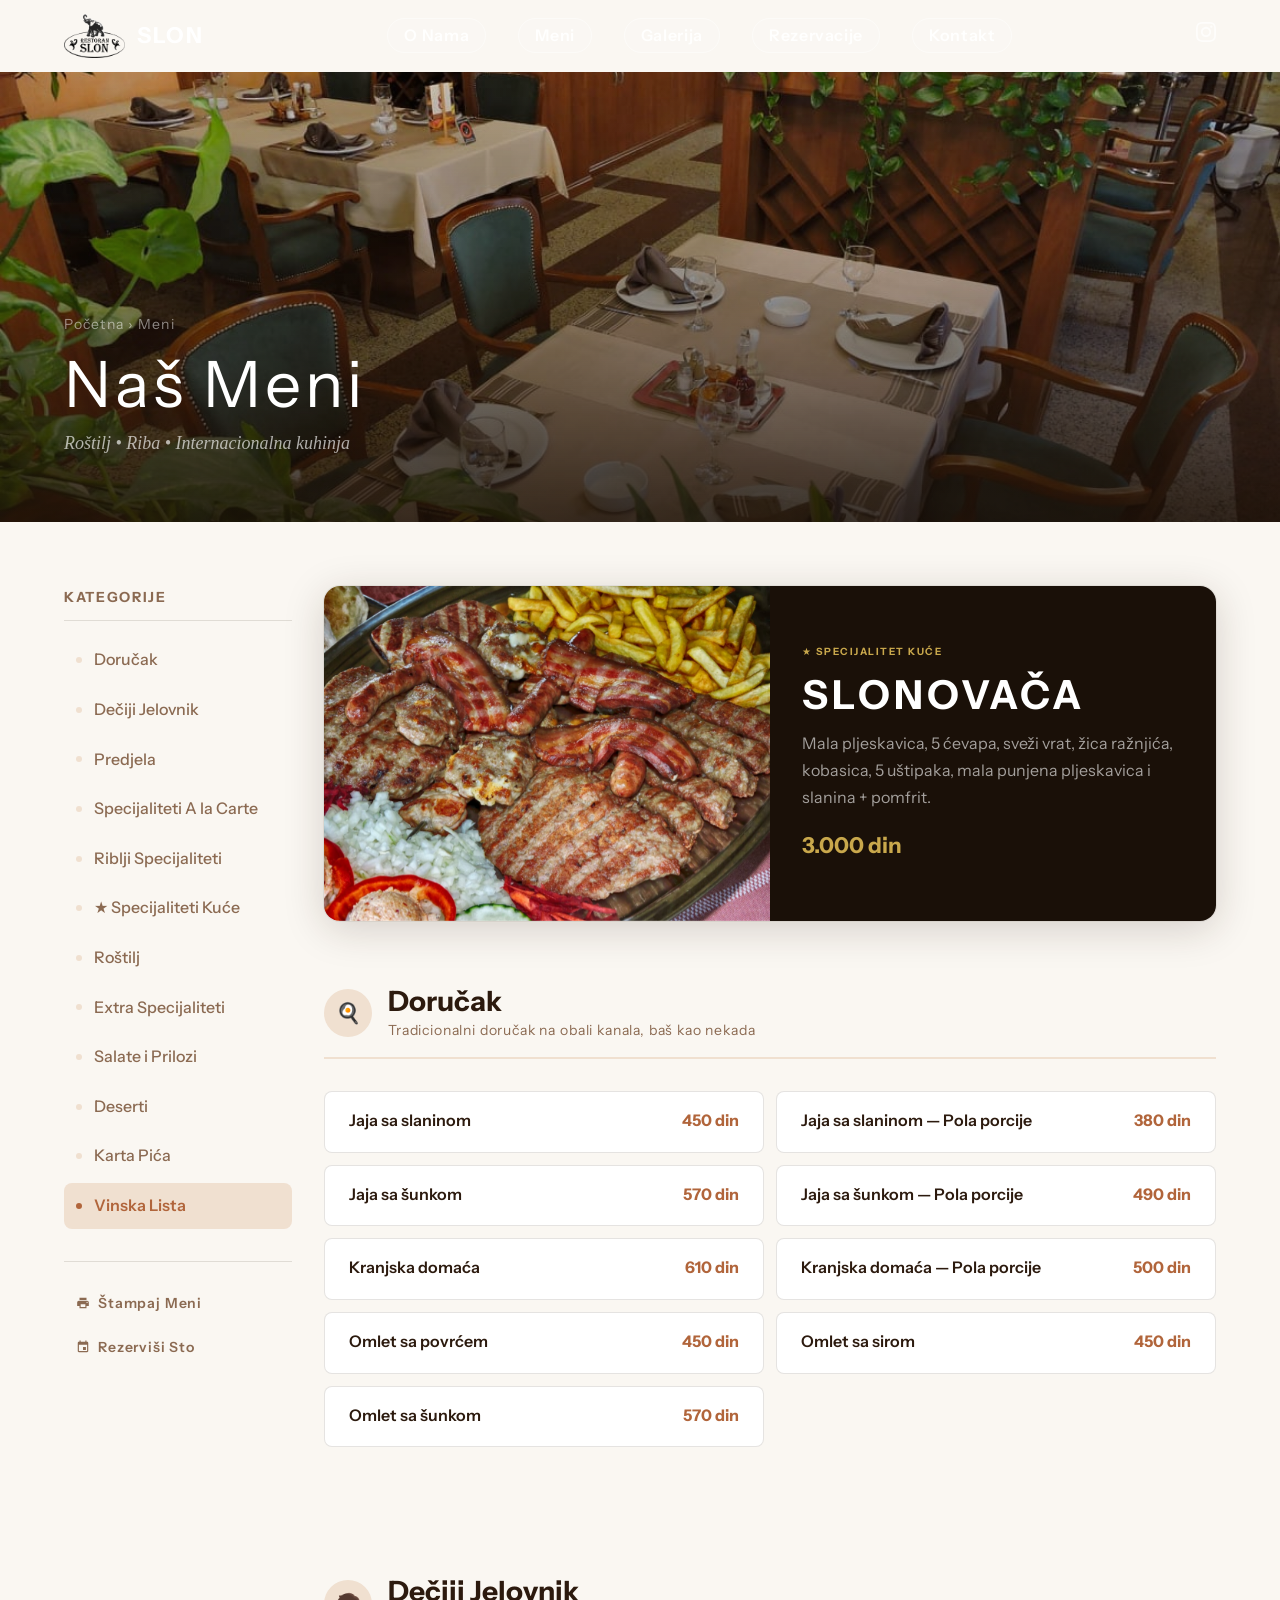
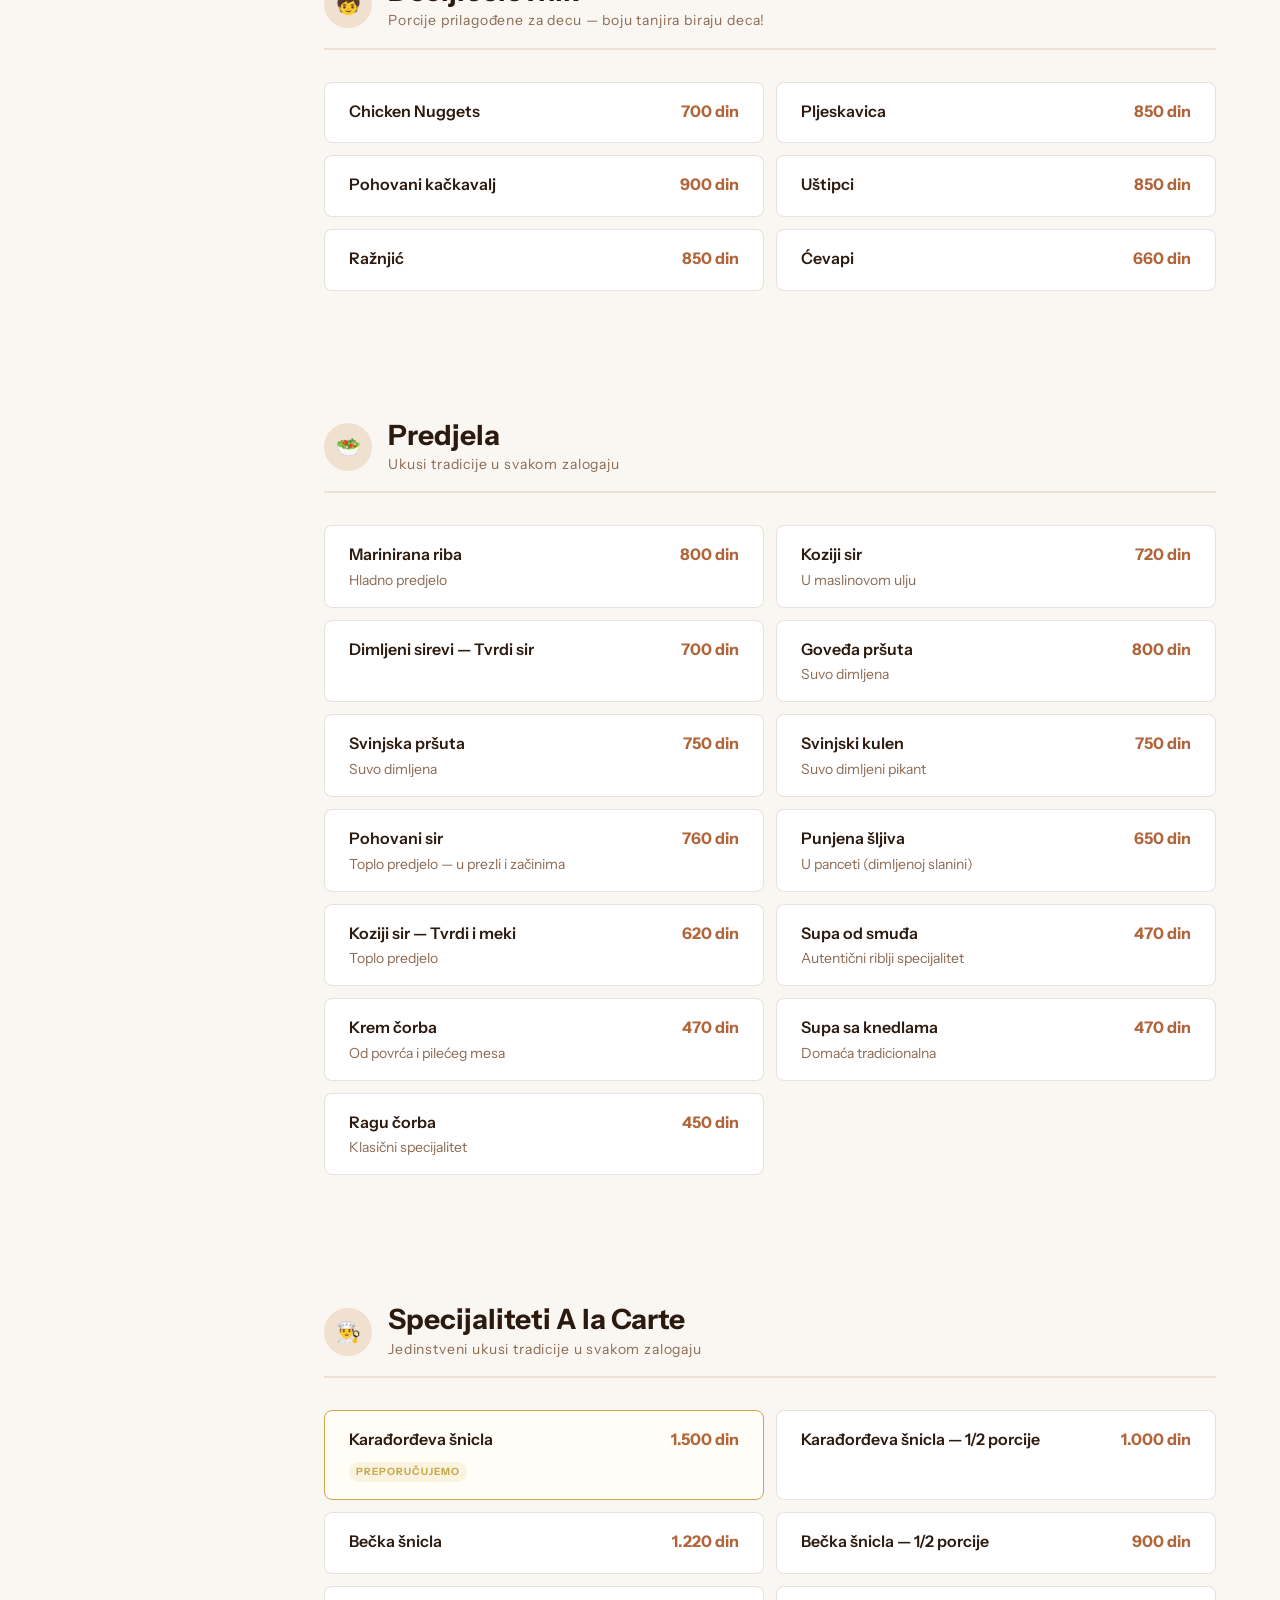
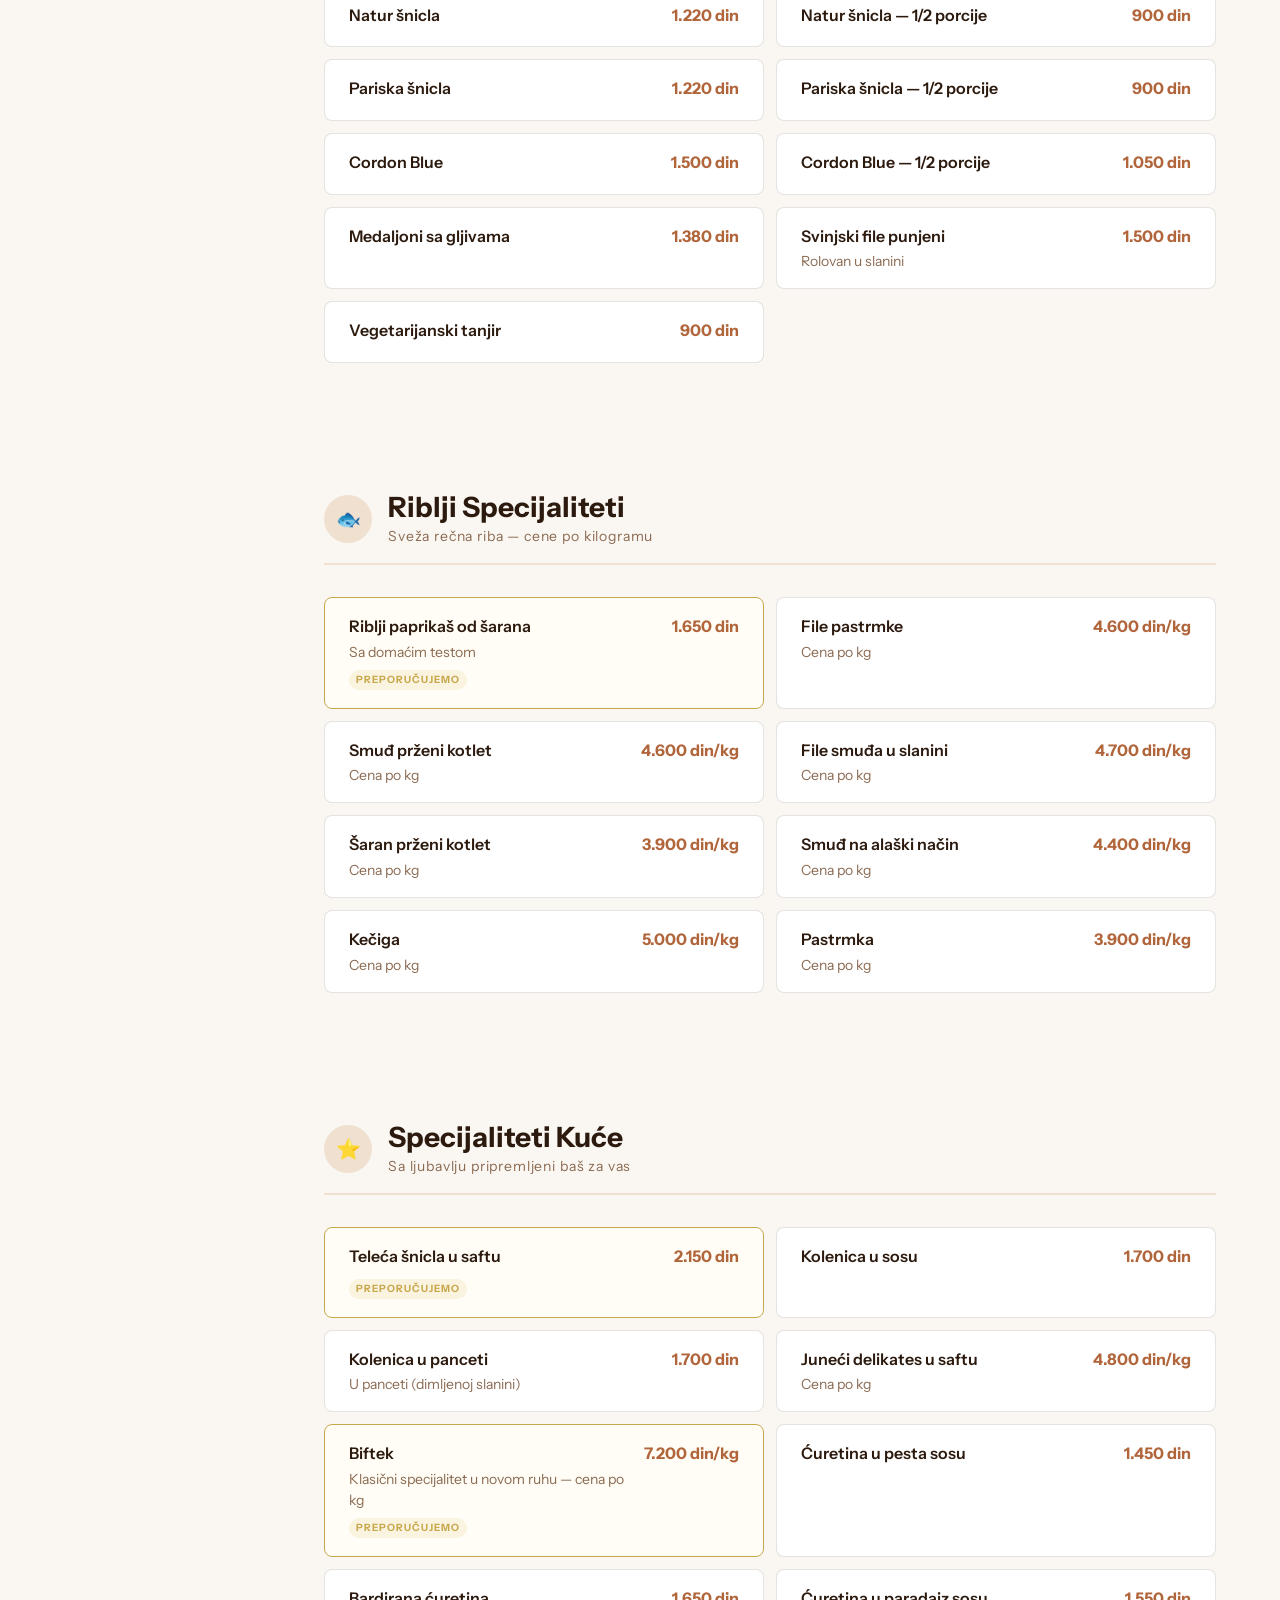
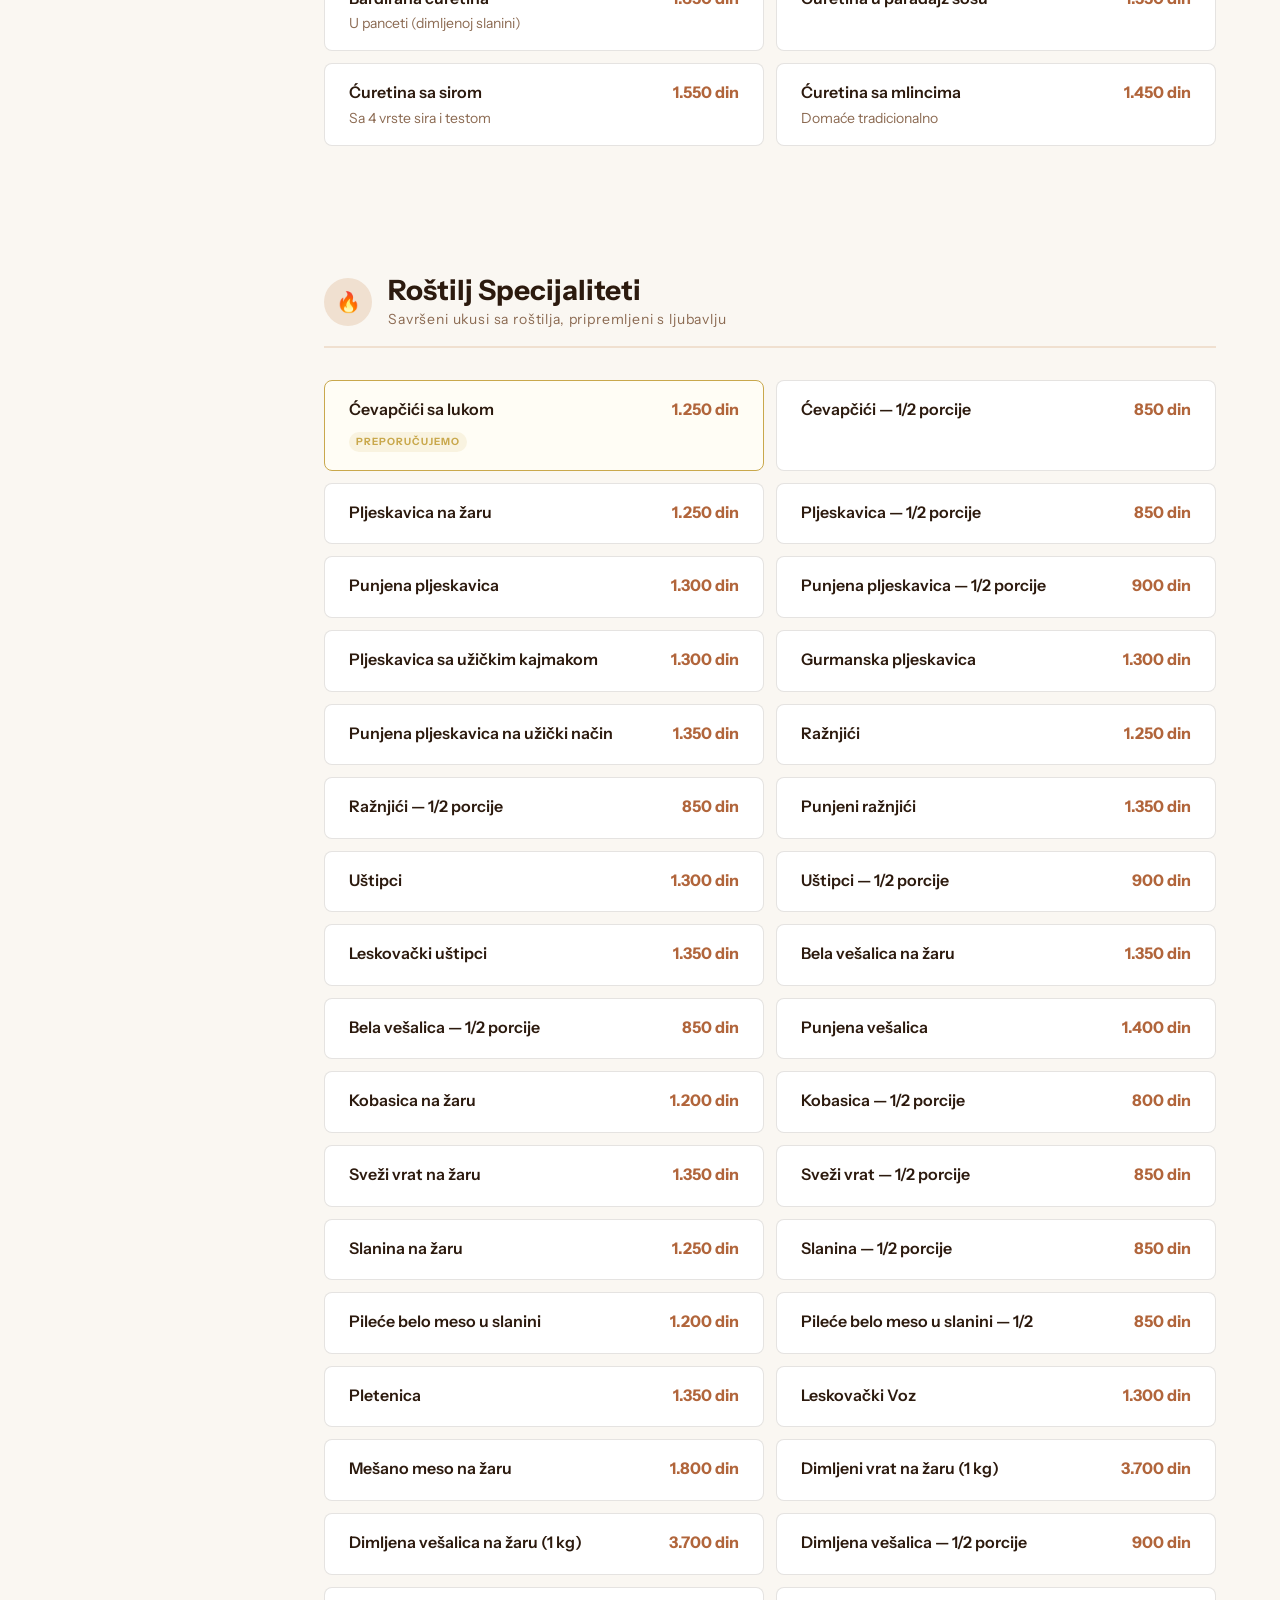
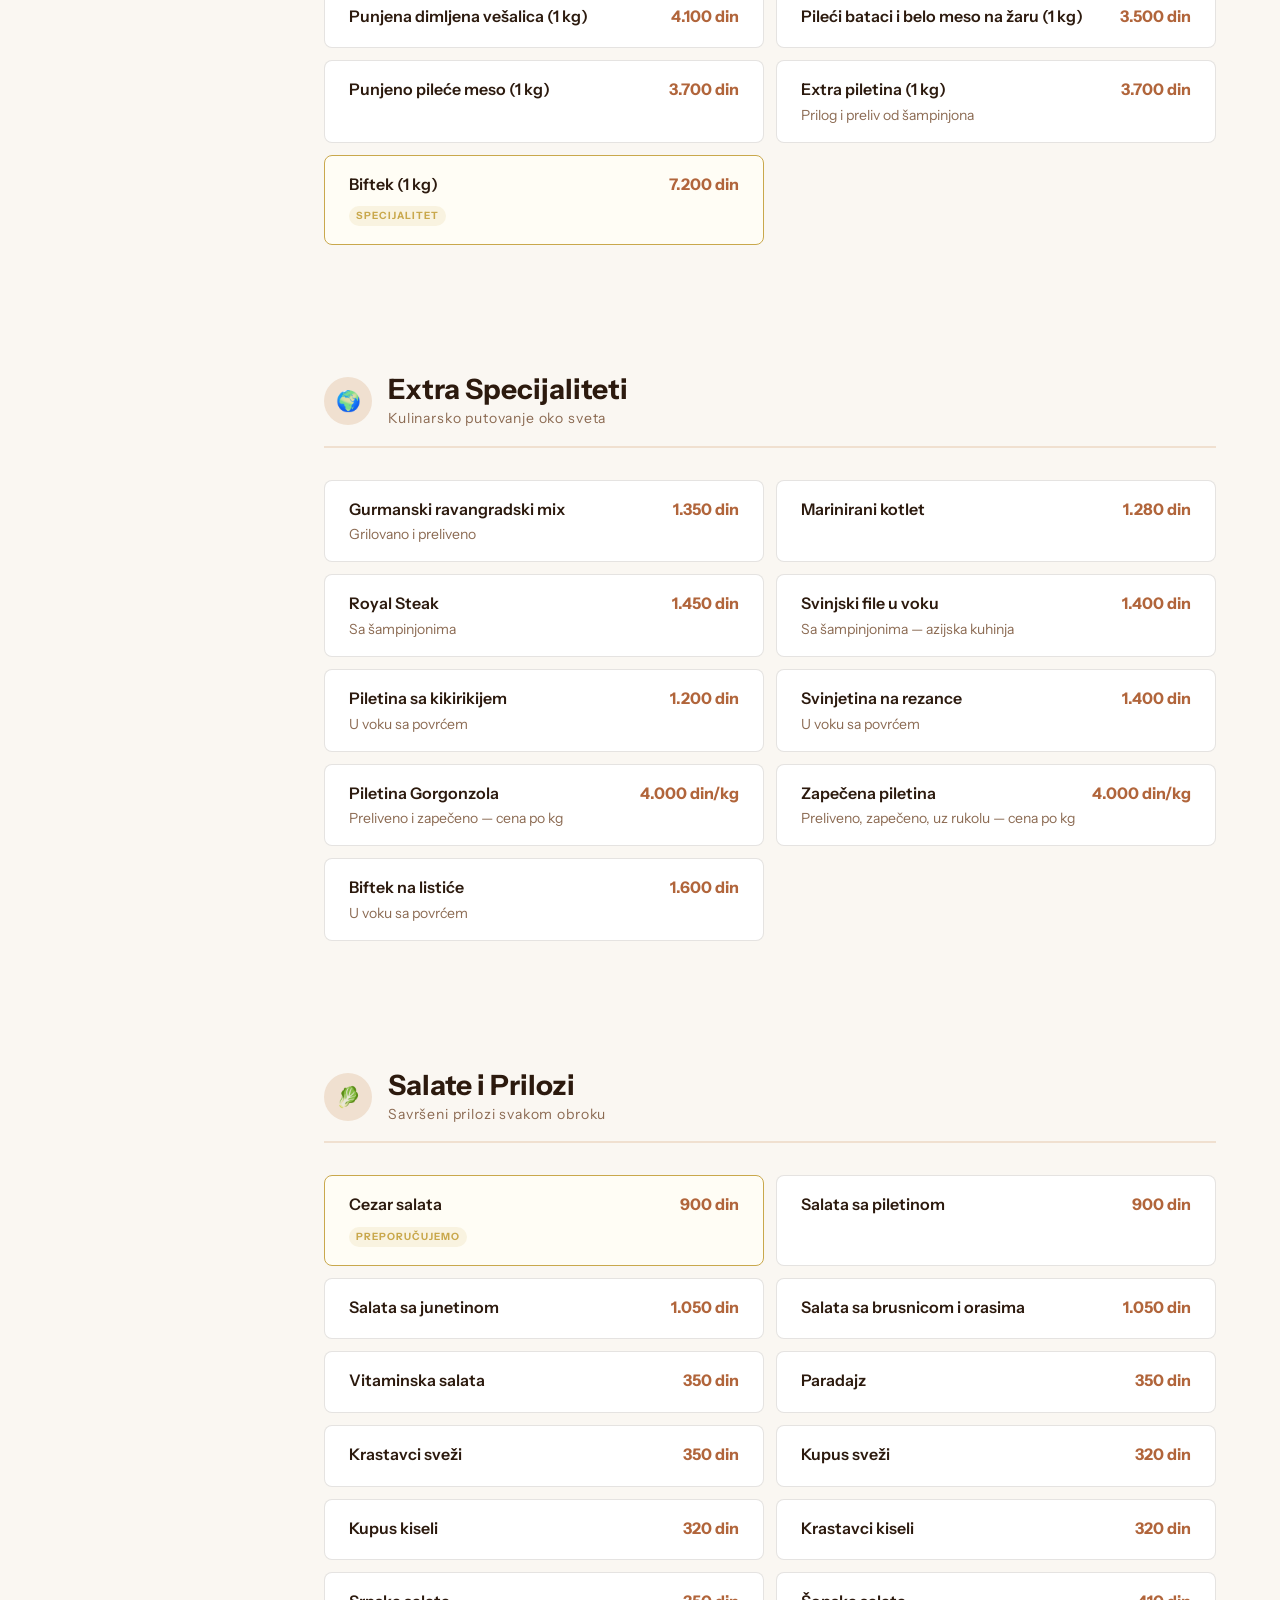
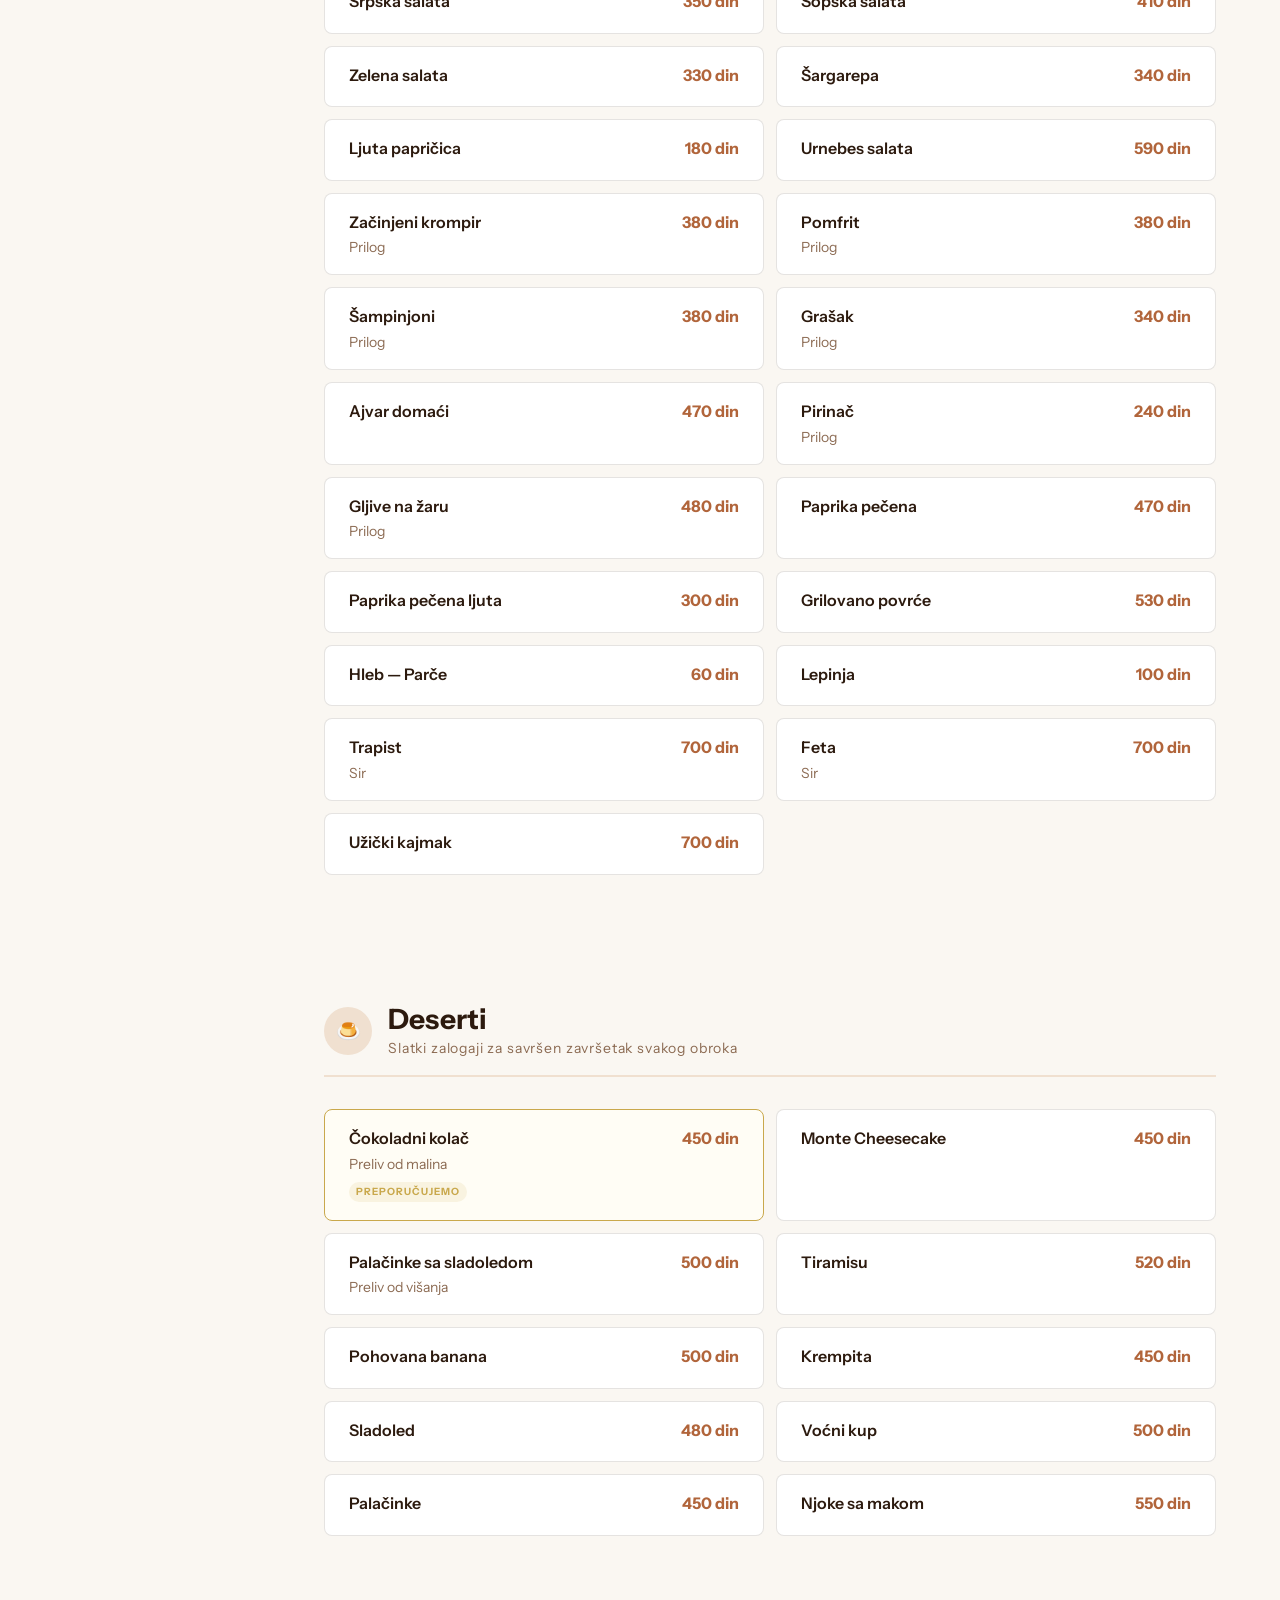
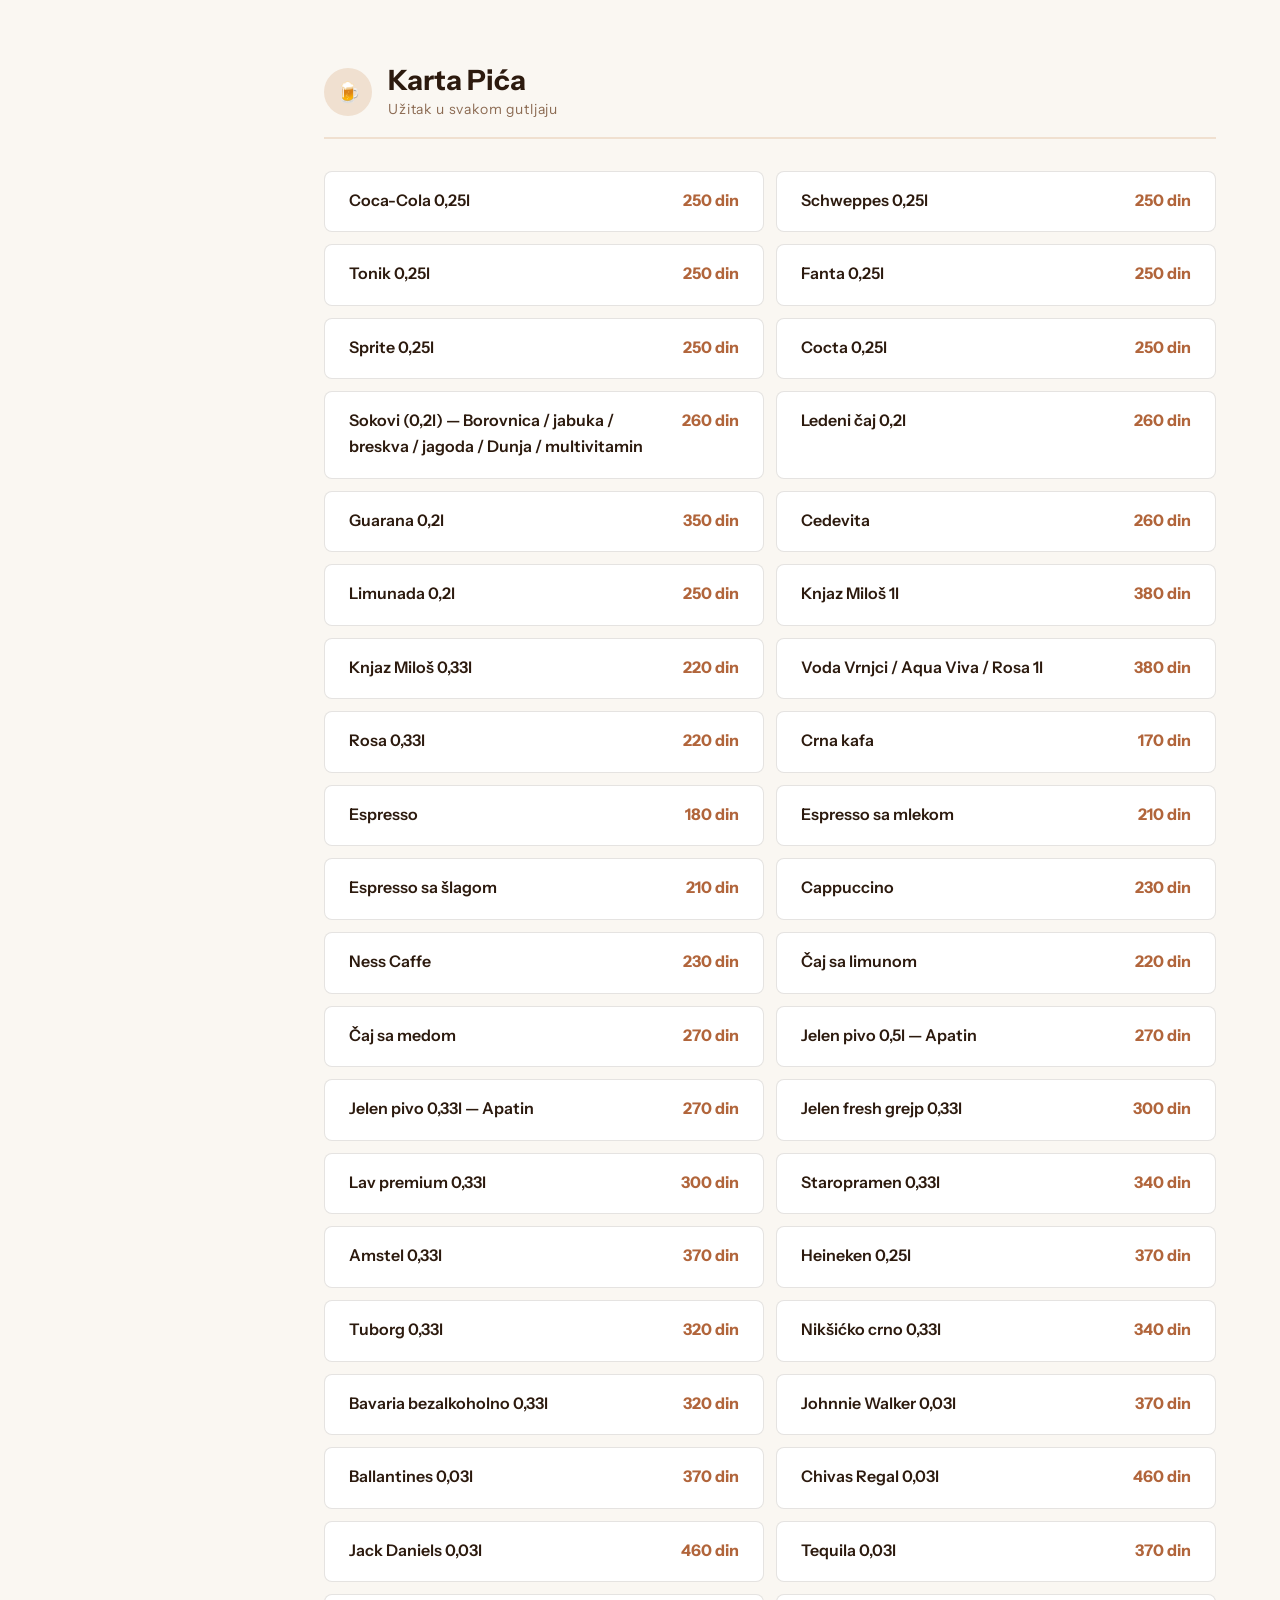
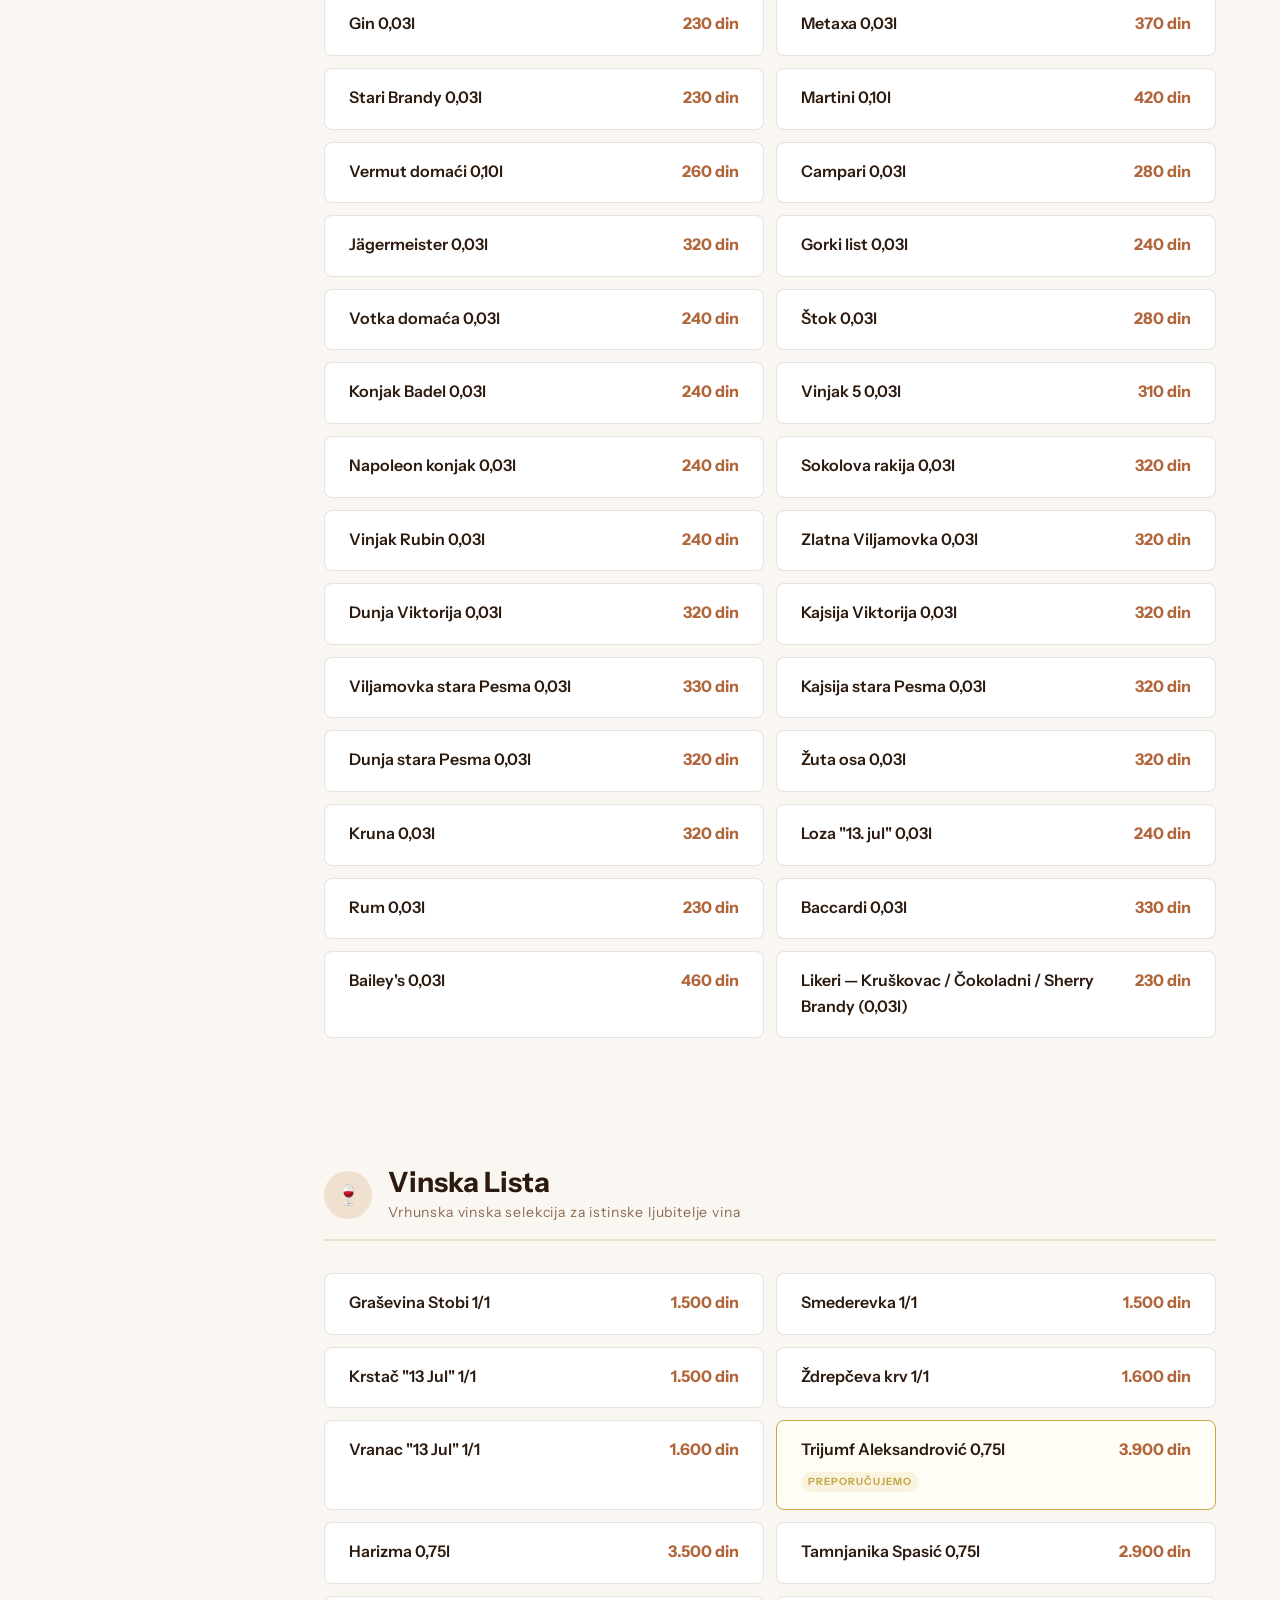
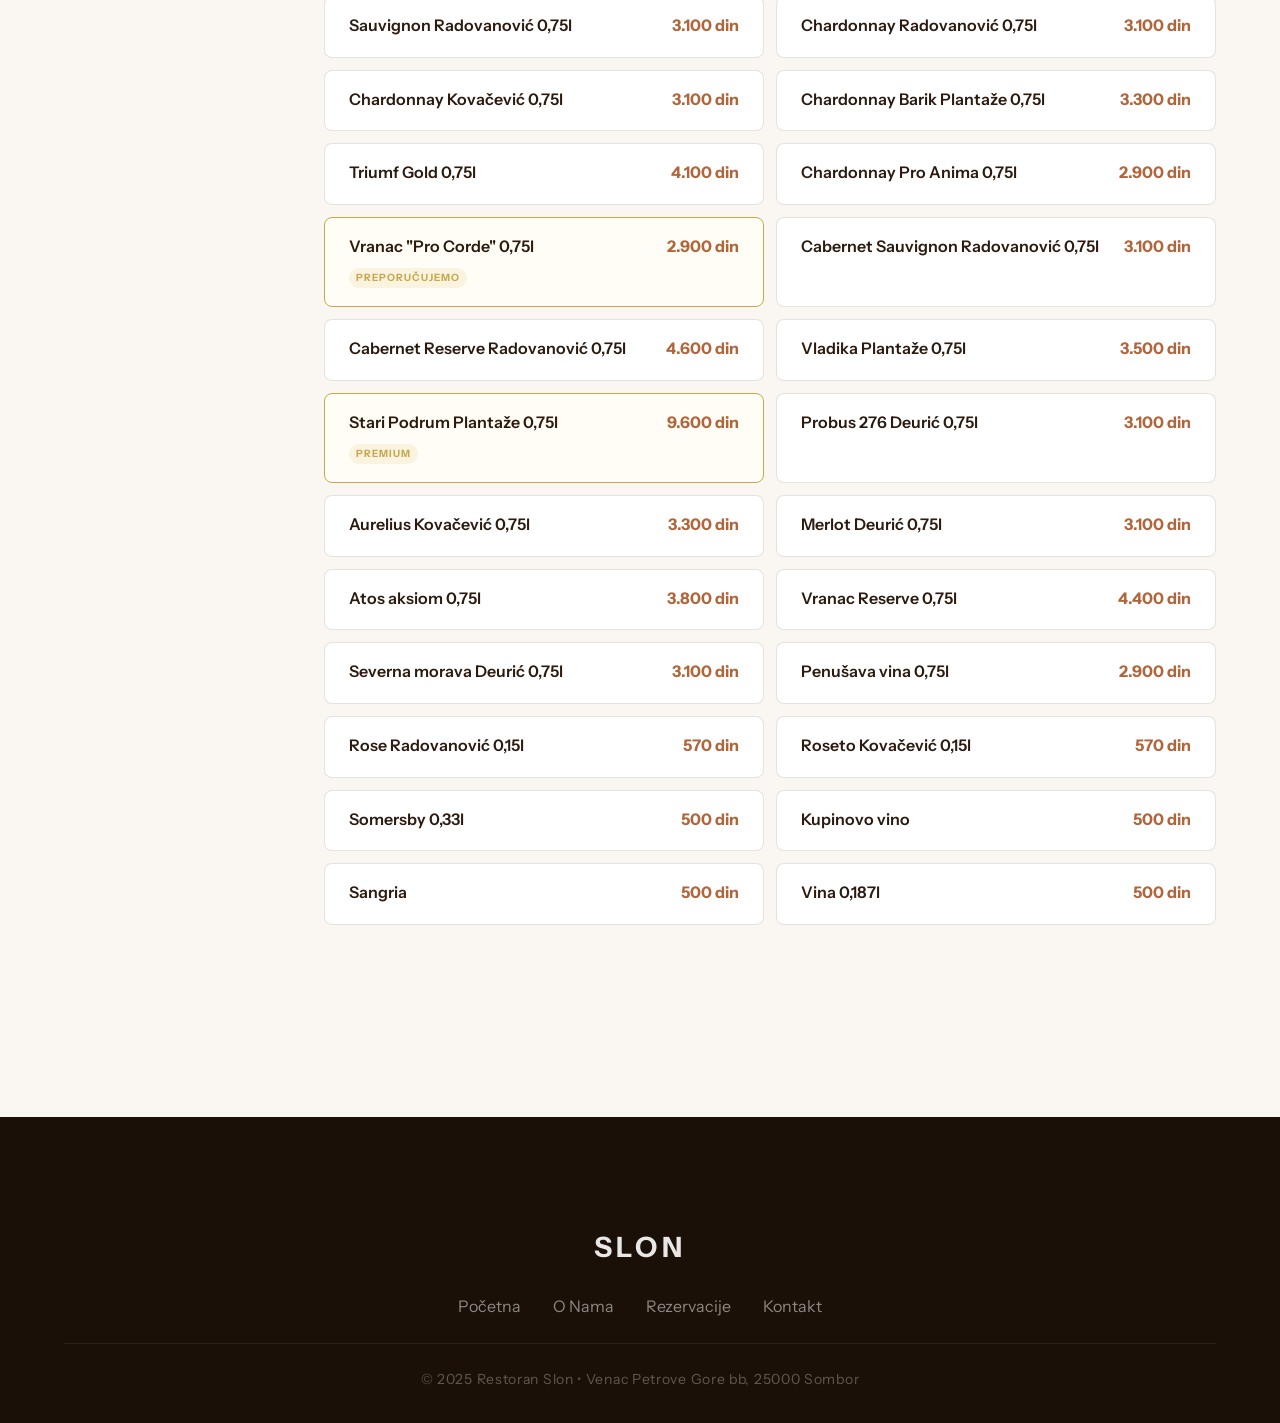
==== commit 6a780ec7: "UI poboljšanja: krug na hero sekciji, back-to-top dugme, ispravka menija - Dodat hero krug sa teksto" ====
--- a/menu.html
+++ b/menu.html
@@ -40,12 +40,6 @@
       </ul>
 
       <div class="nav__right">
-        <div class="lang-switcher">
-          <a href="menu.html" class="lang-btn active">SR</a>
-          <a href="menu-en.html" class="lang-btn">EN</a>
-          <a href="menu-de.html" class="lang-btn">DE</a>
-          <a href="menu-hu.html" class="lang-btn">HU</a>
-        </div>
         <div class="nav__social">
           <a href="https://www.instagram.com/restoranslonsombor" class="nav__social-link" target="_blank" rel="noopener" aria-label="Instagram">
             <svg viewBox="0 0 24 24" aria-hidden="true"><path d="M12 2.163c3.204 0 3.584.012 4.85.07 3.252.148 4.771 1.691 4.919 4.919.058 1.265.069 1.645.069 4.849 0 3.205-.012 3.584-.069 4.849-.149 3.225-1.664 4.771-4.919 4.919-1.266.058-1.644.07-4.85.07-3.204 0-3.584-.012-4.849-.07-3.26-.149-4.771-1.699-4.919-4.92-.058-1.265-.07-1.644-.07-4.849 0-3.204.013-3.583.07-4.849.149-3.227 1.664-4.771 4.919-4.919 1.266-.057 1.645-.069 4.849-.069zm0-2.163c-3.259 0-3.667.014-4.947.072-4.358.2-6.78 2.618-6.98 6.98-.059 1.281-.073 1.689-.073 4.948 0 3.259.014 3.668.072 4.948.2 4.358 2.618 6.78 6.98 6.98 1.281.058 1.689.072 4.948.072 3.259 0 3.668-.014 4.948-.072 4.354-.2 6.782-2.618 6.979-6.98.059-1.28.073-1.689.073-4.948 0-3.259-.014-3.667-.072-4.947-.196-4.354-2.617-6.78-6.979-6.98-1.281-.059-1.69-.073-4.949-.073zm0 5.838c-3.403 0-6.162 2.759-6.162 6.162s2.759 6.163 6.162 6.163 6.162-2.759 6.162-6.163c0-3.403-2.759-6.162-6.162-6.162zm0 10.162c-2.209 0-4-1.79-4-4 0-2.209 1.791-4 4-4s4 1.791 4 4c0 2.21-1.791 4-4 4zm6.406-11.845c-.796 0-1.441.645-1.441 1.44s.645 1.44 1.441 1.44c.795 0 1.439-.645 1.439-1.44s-.644-1.44-1.439-1.44z"/></svg>
@@ -65,12 +59,6 @@
     <a href="index.html#galerija" class="nav__mobile-link">Galerija</a>
     <a href="index.html#rezervacije" class="nav__mobile-link">Rezervacije</a>
     <a href="index.html#kontakt" class="nav__mobile-link">Kontakt</a>
-    <div class="nav__mobile-lang">
-      <a href="menu.html" class="lang-btn active">SR</a>
-      <a href="menu-en.html" class="lang-btn">EN</a>
-      <a href="menu-de.html" class="lang-btn">DE</a>
-      <a href="menu-hu.html" class="lang-btn">HU</a>
-    </div>
   </div>
 
   <main>
@@ -210,55 +198,55 @@
           <div class="menu-items">
             <div class="menu-item">
               <div class="menu-item__info">
-                <p class="menu-item__name">Jaja sa Slaninom</p>
+                <p class="menu-item__name">Jaja sa slaninom</p>
               </div>
               <span class="menu-item__price">450 din</span>
             </div>
             <div class="menu-item">
               <div class="menu-item__info">
-                <p class="menu-item__name">Jaja sa Slaninom — pola porcije</p>
+                <p class="menu-item__name">Jaja sa slaninom — Pola porcije</p>
               </div>
               <span class="menu-item__price">380 din</span>
             </div>
             <div class="menu-item">
               <div class="menu-item__info">
-                <p class="menu-item__name">Jaja sa Šunkom</p>
+                <p class="menu-item__name">Jaja sa šunkom</p>
               </div>
               <span class="menu-item__price">570 din</span>
             </div>
             <div class="menu-item">
               <div class="menu-item__info">
-                <p class="menu-item__name">Jaja sa Šunkom — pola porcije</p>
+                <p class="menu-item__name">Jaja sa šunkom — Pola porcije</p>
               </div>
               <span class="menu-item__price">490 din</span>
             </div>
             <div class="menu-item">
               <div class="menu-item__info">
-                <p class="menu-item__name">Kranjska Domaća</p>
+                <p class="menu-item__name">Kranjska domaća</p>
               </div>
               <span class="menu-item__price">610 din</span>
             </div>
             <div class="menu-item">
               <div class="menu-item__info">
-                <p class="menu-item__name">Kranjska Domaća — pola porcije</p>
+                <p class="menu-item__name">Kranjska domaća — Pola porcije</p>
               </div>
               <span class="menu-item__price">500 din</span>
             </div>
             <div class="menu-item">
               <div class="menu-item__info">
-                <p class="menu-item__name">Omlet sa Povrćem</p>
+                <p class="menu-item__name">Omlet sa povrćem</p>
               </div>
               <span class="menu-item__price">450 din</span>
             </div>
             <div class="menu-item">
               <div class="menu-item__info">
-                <p class="menu-item__name">Omlet sa Sirom</p>
+                <p class="menu-item__name">Omlet sa sirom</p>
               </div>
               <span class="menu-item__price">450 din</span>
             </div>
             <div class="menu-item">
               <div class="menu-item__info">
-                <p class="menu-item__name">Omlet sa Šunkom</p>
+                <p class="menu-item__name">Omlet sa šunkom</p>
               </div>
               <span class="menu-item__price">570 din</span>
             </div>
@@ -289,7 +277,7 @@
             </div>
             <div class="menu-item">
               <div class="menu-item__info">
-                <p class="menu-item__name">Pohovani Kačkavalj</p>
+                <p class="menu-item__name">Pohovani kačkavalj</p>
               </div>
               <span class="menu-item__price">900 din</span>
             </div>
@@ -326,90 +314,90 @@
           <div class="menu-items">
             <div class="menu-item">
               <div class="menu-item__info">
-                <p class="menu-item__name">Marinirana Riba</p>
+                <p class="menu-item__name">Marinirana riba</p>
                 <p class="menu-item__desc">Hladno predjelo</p>
               </div>
               <span class="menu-item__price">800 din</span>
             </div>
             <div class="menu-item">
               <div class="menu-item__info">
-                <p class="menu-item__name">Koziji Sir</p>
+                <p class="menu-item__name">Koziji sir</p>
                 <p class="menu-item__desc">U maslinovom ulju</p>
               </div>
               <span class="menu-item__price">720 din</span>
             </div>
             <div class="menu-item">
               <div class="menu-item__info">
-                <p class="menu-item__name">Dimljeni Sirevi — Tvrdi Sir</p>
+                <p class="menu-item__name">Dimljeni sirevi — Tvrdi sir</p>
               </div>
               <span class="menu-item__price">700 din</span>
             </div>
             <div class="menu-item">
               <div class="menu-item__info">
-                <p class="menu-item__name">Goveđa Pršuta</p>
+                <p class="menu-item__name">Goveđa pršuta</p>
                 <p class="menu-item__desc">Suvo dimljena</p>
               </div>
               <span class="menu-item__price">800 din</span>
             </div>
             <div class="menu-item">
               <div class="menu-item__info">
-                <p class="menu-item__name">Svinjska Pršuta</p>
+                <p class="menu-item__name">Svinjska pršuta</p>
                 <p class="menu-item__desc">Suvo dimljena</p>
               </div>
               <span class="menu-item__price">750 din</span>
             </div>
             <div class="menu-item">
               <div class="menu-item__info">
-                <p class="menu-item__name">Svinjski Kulen</p>
+                <p class="menu-item__name">Svinjski kulen</p>
                 <p class="menu-item__desc">Suvo dimljeni pikant</p>
               </div>
               <span class="menu-item__price">750 din</span>
             </div>
             <div class="menu-item">
               <div class="menu-item__info">
-                <p class="menu-item__name">Pohovani Sir</p>
+                <p class="menu-item__name">Pohovani sir</p>
                 <p class="menu-item__desc">Toplo predjelo — u prezli i začinima</p>
               </div>
               <span class="menu-item__price">760 din</span>
             </div>
             <div class="menu-item">
               <div class="menu-item__info">
-                <p class="menu-item__name">Punjena Šljiva</p>
+                <p class="menu-item__name">Punjena šljiva</p>
                 <p class="menu-item__desc">U panceti (dimljenoj slanini)</p>
               </div>
               <span class="menu-item__price">650 din</span>
             </div>
             <div class="menu-item">
               <div class="menu-item__info">
-                <p class="menu-item__name">Koziji Sir — tvrdi i meki</p>
+                <p class="menu-item__name">Koziji sir — Tvrdi i meki</p>
                 <p class="menu-item__desc">Toplo predjelo</p>
               </div>
               <span class="menu-item__price">620 din</span>
             </div>
             <div class="menu-item">
               <div class="menu-item__info">
-                <p class="menu-item__name">Supa od Smuđa</p>
+                <p class="menu-item__name">Supa od smuđa</p>
                 <p class="menu-item__desc">Autentični riblji specijalitet</p>
               </div>
               <span class="menu-item__price">470 din</span>
             </div>
             <div class="menu-item">
               <div class="menu-item__info">
-                <p class="menu-item__name">Krem Čorba</p>
+                <p class="menu-item__name">Krem čorba</p>
                 <p class="menu-item__desc">Od povrća i pilećeg mesa</p>
               </div>
               <span class="menu-item__price">470 din</span>
             </div>
             <div class="menu-item">
               <div class="menu-item__info">
-                <p class="menu-item__name">Supa sa Knedlama</p>
+                <p class="menu-item__name">Supa sa knedlama</p>
                 <p class="menu-item__desc">Domaća tradicionalna</p>
               </div>
               <span class="menu-item__price">470 din</span>
             </div>
             <div class="menu-item">
               <div class="menu-item__info">
-                <p class="menu-item__name">Ragu Čorba</p>
+                <p class="menu-item__name">Ragu čorba</p>
                 <p class="menu-item__desc">Klasični specijalitet</p>
               </div>
               <span class="menu-item__price">450 din</span>
@@ -429,50 +417,50 @@
           <div class="menu-items">
             <div class="menu-item menu-item--featured">
               <div class="menu-item__info">
-                <p class="menu-item__name">Karađorđeva Šnicla</p>
+                <p class="menu-item__name">Karađorđeva šnicla</p>
                 <span class="menu-item__badge">Preporučujemo</span>
               </div>
               <span class="menu-item__price">1.500 din</span>
             </div>
             <div class="menu-item">
               <div class="menu-item__info">
-                <p class="menu-item__name">Karađorđeva Šnicla — 1/2 porcije</p>
+                <p class="menu-item__name">Karađorđeva šnicla — 1/2 porcije</p>
               </div>
               <span class="menu-item__price">1.000 din</span>
             </div>
             <div class="menu-item">
               <div class="menu-item__info">
-                <p class="menu-item__name">Bečka Šnicla</p>
+                <p class="menu-item__name">Bečka šnicla</p>
               </div>
               <span class="menu-item__price">1.220 din</span>
             </div>
             <div class="menu-item">
               <div class="menu-item__info">
-                <p class="menu-item__name">Bečka Šnicla — 1/2 porcije</p>
+                <p class="menu-item__name">Bečka šnicla — 1/2 porcije</p>
               </div>
               <span class="menu-item__price">900 din</span>
             </div>
             <div class="menu-item">
               <div class="menu-item__info">
-                <p class="menu-item__name">Natur Šnicla</p>
+                <p class="menu-item__name">Natur šnicla</p>
               </div>
               <span class="menu-item__price">1.220 din</span>
             </div>
             <div class="menu-item">
               <div class="menu-item__info">
-                <p class="menu-item__name">Natur Šnicla — 1/2 porcije</p>
+                <p class="menu-item__name">Natur šnicla — 1/2 porcije</p>
               </div>
               <span class="menu-item__price">900 din</span>
             </div>
             <div class="menu-item">
               <div class="menu-item__info">
-                <p class="menu-item__name">Pariska Šnicla</p>
+                <p class="menu-item__name">Pariska šnicla</p>
               </div>
               <span class="menu-item__price">1.220 din</span>
             </div>
             <div class="menu-item">
               <div class="menu-item__info">
-                <p class="menu-item__name">Pariska Šnicla — 1/2 porcije</p>
+                <p class="menu-item__name">Pariska šnicla — 1/2 porcije</p>
               </div>
               <span class="menu-item__price">900 din</span>
             </div>
@@ -490,20 +478,20 @@
             </div>
             <div class="menu-item">
               <div class="menu-item__info">
-                <p class="menu-item__name">Medaljoni sa Gljivama</p>
+                <p class="menu-item__name">Medaljoni sa gljivama</p>
               </div>
               <span class="menu-item__price">1.380 din</span>
             </div>
             <div class="menu-item">
               <div class="menu-item__info">
-                <p class="menu-item__name">Svinjski File Punjeni</p>
+                <p class="menu-item__name">Svinjski file punjeni</p>
                 <p class="menu-item__desc">Rolovan u slanini</p>
               </div>
               <span class="menu-item__price">1.500 din</span>
             </div>
             <div class="menu-item">
               <div class="menu-item__info">
-                <p class="menu-item__name">Vegetarijanski Tanjir</p>
+                <p class="menu-item__name">Vegetarijanski tanjir</p>
               </div>
               <span class="menu-item__price">900 din</span>
             </div>
@@ -522,7 +510,7 @@
           <div class="menu-items">
             <div class="menu-item menu-item--featured">
               <div class="menu-item__info">
-                <p class="menu-item__name">Riblji Paprikaš od Šarana</p>
+                <p class="menu-item__name">Riblji paprikaš od šarana</p>
                 <p class="menu-item__desc">Sa domaćim testom</p>
                 <span class="menu-item__badge">Preporučujemo</span>
               </div>
@@ -530,35 +518,35 @@
             </div>
             <div class="menu-item">
               <div class="menu-item__info">
-                <p class="menu-item__name">File Pastrmke</p>
+                <p class="menu-item__name">File pastrmke</p>
                 <p class="menu-item__desc">Cena po kg</p>
               </div>
               <span class="menu-item__price">4.600 din/kg</span>
             </div>
             <div class="menu-item">
               <div class="menu-item__info">
-                <p class="menu-item__name">Smuđ Prženi Kotlet</p>
+                <p class="menu-item__name">Smuđ prženi kotlet</p>
                 <p class="menu-item__desc">Cena po kg</p>
               </div>
               <span class="menu-item__price">4.600 din/kg</span>
             </div>
             <div class="menu-item">
               <div class="menu-item__info">
-                <p class="menu-item__name">File Smuđa u Slanini</p>
+                <p class="menu-item__name">File smuđa u slanini</p>
                 <p class="menu-item__desc">Cena po kg</p>
               </div>
               <span class="menu-item__price">4.700 din/kg</span>
             </div>
             <div class="menu-item">
               <div class="menu-item__info">
-                <p class="menu-item__name">Šaran Prženi Kotlet</p>
+                <p class="menu-item__name">Šaran prženi kotlet</p>
                 <p class="menu-item__desc">Cena po kg</p>
               </div>
               <span class="menu-item__price">3.900 din/kg</span>
             </div>
             <div class="menu-item">
               <div class="menu-item__info">
-                <p class="menu-item__name">Smuđ na Alaški Način</p>
+                <p class="menu-item__name">Smuđ na alaški način</p>
                 <p class="menu-item__desc">Cena po kg</p>
               </div>
               <span class="menu-item__price">4.400 din/kg</span>
@@ -592,27 +580,27 @@
           <div class="menu-items">
             <div class="menu-item menu-item--featured">
               <div class="menu-item__info">
-                <p class="menu-item__name">Teleća Šnicla u Saftu</p>
+                <p class="menu-item__name">Teleća šnicla u saftu</p>
                 <span class="menu-item__badge">Preporučujemo</span>
               </div>
               <span class="menu-item__price">2.150 din</span>
             </div>
             <div class="menu-item">
               <div class="menu-item__info">
-                <p class="menu-item__name">Kolenica u Sosu</p>
+                <p class="menu-item__name">Kolenica u sosu</p>
               </div>
               <span class="menu-item__price">1.700 din</span>
             </div>
             <div class="menu-item">
               <div class="menu-item__info">
-                <p class="menu-item__name">Kolenica u Panceti</p>
+                <p class="menu-item__name">Kolenica u panceti</p>
                 <p class="menu-item__desc">U panceti (dimljenoj slanini)</p>
               </div>
               <span class="menu-item__price">1.700 din</span>
             </div>
             <div class="menu-item">
               <div class="menu-item__info">
-                <p class="menu-item__name">Juneći Delikates u Saftu</p>
+                <p class="menu-item__name">Juneći delikates u saftu</p>
                 <p class="menu-item__desc">Cena po kg</p>
               </div>
               <span class="menu-item__price">4.800 din/kg</span>
@@ -627,33 +615,33 @@
             </div>
             <div class="menu-item">
               <div class="menu-item__info">
-                <p class="menu-item__name">Ćuretina u Pesta Sosu</p>
+                <p class="menu-item__name">Ćuretina u pesta sosu</p>
               </div>
               <span class="menu-item__price">1.450 din</span>
             </div>
             <div class="menu-item">
               <div class="menu-item__info">
-                <p class="menu-item__name">Bardirana Ćuretina</p>
+                <p class="menu-item__name">Bardirana ćuretina</p>
                 <p class="menu-item__desc">U panceti (dimljenoj slanini)</p>
               </div>
               <span class="menu-item__price">1.650 din</span>
             </div>
             <div class="menu-item">
               <div class="menu-item__info">
-                <p class="menu-item__name">Ćuretina u Paradajz Sosu</p>
+                <p class="menu-item__name">Ćuretina u paradajz sosu</p>
               </div>
               <span class="menu-item__price">1.550 din</span>
             </div>
             <div class="menu-item">
               <div class="menu-item__info">
-                <p class="menu-item__name">Ćuretina sa Sirom</p>
+                <p class="menu-item__name">Ćuretina sa sirom</p>
                 <p class="menu-item__desc">Sa 4 vrste sira i testom</p>
               </div>
               <span class="menu-item__price">1.550 din</span>
             </div>
             <div class="menu-item">
               <div class="menu-item__info">
-                <p class="menu-item__name">Ćuretina sa Mlincima</p>
+                <p class="menu-item__name">Ćuretina sa mlincima</p>
                 <p class="menu-item__desc">Domaće tradicionalno</p>
               </div>
               <span class="menu-item__price">1.450 din</span>
@@ -673,7 +661,7 @@
           <div class="menu-items">
             <div class="menu-item menu-item--featured">
               <div class="menu-item__info">
-                <p class="menu-item__name">Ćevapčići sa Lukom</p>
+                <p class="menu-item__name">Ćevapčići sa lukom</p>
                 <span class="menu-item__badge">Preporučujemo</span>
               </div>
               <span class="menu-item__price">1.250 din</span>
@@ -686,7 +674,7 @@
             </div>
             <div class="menu-item">
               <div class="menu-item__info">
-                <p class="menu-item__name">Pljeskavica na Žaru</p>
+                <p class="menu-item__name">Pljeskavica na žaru</p>
               </div>
               <span class="menu-item__price">1.250 din</span>
             </div>
@@ -698,31 +686,31 @@
             </div>
             <div class="menu-item">
               <div class="menu-item__info">
-                <p class="menu-item__name">Punjena Pljeskavica</p>
+                <p class="menu-item__name">Punjena pljeskavica</p>
               </div>
               <span class="menu-item__price">1.300 din</span>
             </div>
             <div class="menu-item">
               <div class="menu-item__info">
-                <p class="menu-item__name">Punjena Pljeskavica — 1/2 porcije</p>
+                <p class="menu-item__name">Punjena pljeskavica — 1/2 porcije</p>
               </div>
               <span class="menu-item__price">900 din</span>
             </div>
             <div class="menu-item">
               <div class="menu-item__info">
-                <p class="menu-item__name">Pljeskavica sa Užičkim Kajmakom</p>
+                <p class="menu-item__name">Pljeskavica sa užičkim kajmakom</p>
               </div>
               <span class="menu-item__price">1.300 din</span>
             </div>
             <div class="menu-item">
               <div class="menu-item__info">
-                <p class="menu-item__name">Gurmanska Pljeskavica</p>
+                <p class="menu-item__name">Gurmanska pljeskavica</p>
               </div>
               <span class="menu-item__price">1.300 din</span>
             </div>
             <div class="menu-item">
               <div class="menu-item__info">
-                <p class="menu-item__name">Punjena Pljeskavica na Užički Način</p>
+                <p class="menu-item__name">Punjena pljeskavica na užički način</p>
               </div>
               <span class="menu-item__price">1.350 din</span>
             </div>
@@ -740,7 +728,7 @@
             </div>
             <div class="menu-item">
               <div class="menu-item__info">
-                <p class="menu-item__name">Punjeni Ražnjići</p>
+                <p class="menu-item__name">Punjeni ražnjići</p>
               </div>
               <span class="menu-item__price">1.350 din</span>
             </div>
@@ -758,31 +746,31 @@
             </div>
             <div class="menu-item">
               <div class="menu-item__info">
-                <p class="menu-item__name">Leskovački Uštipci</p>
+                <p class="menu-item__name">Leskovački uštipci</p>
               </div>
               <span class="menu-item__price">1.350 din</span>
             </div>
             <div class="menu-item">
               <div class="menu-item__info">
-                <p class="menu-item__name">Bela Vešalica na Žaru</p>
+                <p class="menu-item__name">Bela vešalica na žaru</p>
               </div>
               <span class="menu-item__price">1.350 din</span>
             </div>
             <div class="menu-item">
               <div class="menu-item__info">
-                <p class="menu-item__name">Bela Vešalica — 1/2 porcije</p>
+                <p class="menu-item__name">Bela vešalica — 1/2 porcije</p>
               </div>
               <span class="menu-item__price">850 din</span>
             </div>
             <div class="menu-item">
               <div class="menu-item__info">
-                <p class="menu-item__name">Punjena Vešalica</p>
+                <p class="menu-item__name">Punjena vešalica</p>
               </div>
               <span class="menu-item__price">1.400 din</span>
             </div>
             <div class="menu-item">
               <div class="menu-item__info">
-                <p class="menu-item__name">Kobasica na Žaru</p>
+                <p class="menu-item__name">Kobasica na žaru</p>
               </div>
               <span class="menu-item__price">1.200 din</span>
             </div>
@@ -794,19 +782,19 @@
             </div>
             <div class="menu-item">
               <div class="menu-item__info">
-                <p class="menu-item__name">Sveži Vrat na Žaru</p>
+                <p class="menu-item__name">Sveži vrat na žaru</p>
               </div>
               <span class="menu-item__price">1.350 din</span>
             </div>
             <div class="menu-item">
               <div class="menu-item__info">
-                <p class="menu-item__name">Sveži Vrat — 1/2 porcije</p>
+                <p class="menu-item__name">Sveži vrat — 1/2 porcije</p>
               </div>
               <span class="menu-item__price">850 din</span>
             </div>
             <div class="menu-item">
               <div class="menu-item__info">
-                <p class="menu-item__name">Slanina na Žaru</p>
+                <p class="menu-item__name">Slanina na žaru</p>
               </div>
               <span class="menu-item__price">1.250 din</span>
             </div>
@@ -818,13 +806,13 @@
             </div>
             <div class="menu-item">
               <div class="menu-item__info">
-                <p class="menu-item__name">Pileće Belo Meso u Slanini</p>
+                <p class="menu-item__name">Pileće belo meso u slanini</p>
               </div>
               <span class="menu-item__price">1.200 din</span>
             </div>
             <div class="menu-item">
               <div class="menu-item__info">
-                <p class="menu-item__name">Pileće Belo Meso u Slanini — 1/2</p>
+                <p class="menu-item__name">Pileće belo meso u slanini — 1/2</p>
               </div>
               <span class="menu-item__price">850 din</span>
             </div>
@@ -842,49 +830,49 @@
             </div>
             <div class="menu-item">
               <div class="menu-item__info">
-                <p class="menu-item__name">Mešano Meso na Žaru</p>
+                <p class="menu-item__name">Mešano meso na žaru</p>
               </div>
               <span class="menu-item__price">1.800 din</span>
             </div>
             <div class="menu-item">
               <div class="menu-item__info">
-                <p class="menu-item__name">Dimljeni Vrat na Žaru (1 kg)</p>
+                <p class="menu-item__name">Dimljeni vrat na žaru (1 kg)</p>
               </div>
               <span class="menu-item__price">3.700 din</span>
             </div>
             <div class="menu-item">
               <div class="menu-item__info">
-                <p class="menu-item__name">Dimljena Vešalica na Žaru (1 kg)</p>
+                <p class="menu-item__name">Dimljena vešalica na žaru (1 kg)</p>
               </div>
               <span class="menu-item__price">3.700 din</span>
             </div>
             <div class="menu-item">
               <div class="menu-item__info">
-                <p class="menu-item__name">Dimljena Vešalica — 1/2 porcije</p>
+                <p class="menu-item__name">Dimljena vešalica — 1/2 porcije</p>
               </div>
               <span class="menu-item__price">900 din</span>
             </div>
             <div class="menu-item">
               <div class="menu-item__info">
-                <p class="menu-item__name">Punjena Dimljena Vešalica (1 kg)</p>
+                <p class="menu-item__name">Punjena dimljena vešalica (1 kg)</p>
               </div>
               <span class="menu-item__price">4.100 din</span>
             </div>
             <div class="menu-item">
               <div class="menu-item__info">
-                <p class="menu-item__name">Pileći Bataci i Belo Meso na Žaru (1 kg)</p>
+                <p class="menu-item__name">Pileći bataci i belo meso na žaru (1 kg)</p>
               </div>
               <span class="menu-item__price">3.500 din</span>
             </div>
             <div class="menu-item">
               <div class="menu-item__info">
-                <p class="menu-item__name">Punjeno Pileće Meso (1 kg)</p>
+                <p class="menu-item__name">Punjeno pileće meso (1 kg)</p>
               </div>
               <span class="menu-item__price">3.700 din</span>
             </div>
             <div class="menu-item">
               <div class="menu-item__info">
-                <p class="menu-item__name">Extra Piletina (1 kg)</p>
+                <p class="menu-item__name">Extra piletina (1 kg)</p>
                 <p class="menu-item__desc">Prilog i preliv od šampinjona</p>
               </div>
               <span class="menu-item__price">3.700 din</span>
@@ -911,14 +899,14 @@
           <div class="menu-items">
             <div class="menu-item">
               <div class="menu-item__info">
-                <p class="menu-item__name">Gurmanski Ravangradski Mix</p>
+                <p class="menu-item__name">Gurmanski ravangradski mix</p>
                 <p class="menu-item__desc">Grilovano i preliveno</p>
               </div>
               <span class="menu-item__price">1.350 din</span>
             </div>
             <div class="menu-item">
               <div class="menu-item__info">
-                <p class="menu-item__name">Marinirani Kotlet</p>
+                <p class="menu-item__name">Marinirani kotlet</p>
               </div>
               <span class="menu-item__price">1.280 din</span>
             </div>
@@ -931,21 +919,21 @@
             </div>
             <div class="menu-item">
               <div class="menu-item__info">
-                <p class="menu-item__name">Svinjski File u Voku</p>
+                <p class="menu-item__name">Svinjski file u voku</p>
                 <p class="menu-item__desc">Sa šampinjonima — azijska kuhinja</p>
               </div>
               <span class="menu-item__price">1.400 din</span>
             </div>
             <div class="menu-item">
               <div class="menu-item__info">
-                <p class="menu-item__name">Piletina sa Kikirikijem</p>
+                <p class="menu-item__name">Piletina sa kikirikijem</p>
                 <p class="menu-item__desc">U voku sa povrćem</p>
               </div>
               <span class="menu-item__price">1.200 din</span>
             </div>
             <div class="menu-item">
               <div class="menu-item__info">
-                <p class="menu-item__name">Svinjetina na Rezance</p>
+                <p class="menu-item__name">Svinjetina na rezance</p>
                 <p class="menu-item__desc">U voku sa povrćem</p>
               </div>
               <span class="menu-item__price">1.400 din</span>
@@ -959,14 +947,14 @@
             </div>
             <div class="menu-item">
               <div class="menu-item__info">
-                <p class="menu-item__name">Zapečena Piletina</p>
+                <p class="menu-item__name">Zapečena piletina</p>
                 <p class="menu-item__desc">Preliveno, zapečeno, uz rukolu — cena po kg</p>
               </div>
               <span class="menu-item__price">4.000 din/kg</span>
             </div>
             <div class="menu-item">
               <div class="menu-item__info">
-                <p class="menu-item__name">Biftek na Listiće</p>
+                <p class="menu-item__name">Biftek na listiće</p>
                 <p class="menu-item__desc">U voku sa povrćem</p>
               </div>
               <span class="menu-item__price">1.600 din</span>
@@ -986,32 +974,32 @@
           <div class="menu-items">
             <div class="menu-item menu-item--featured">
               <div class="menu-item__info">
-                <p class="menu-item__name">Cezar Salata</p>
+                <p class="menu-item__name">Cezar salata</p>
                 <span class="menu-item__badge">Preporučujemo</span>
               </div>
               <span class="menu-item__price">900 din</span>
             </div>
             <div class="menu-item">
               <div class="menu-item__info">
-                <p class="menu-item__name">Salata sa Piletinom</p>
+                <p class="menu-item__name">Salata sa piletinom</p>
               </div>
               <span class="menu-item__price">900 din</span>
             </div>
             <div class="menu-item">
               <div class="menu-item__info">
-                <p class="menu-item__name">Salata sa Junetinom</p>
+                <p class="menu-item__name">Salata sa junetinom</p>
               </div>
               <span class="menu-item__price">1.050 din</span>
             </div>
             <div class="menu-item">
               <div class="menu-item__info">
-                <p class="menu-item__name">Salata sa Brusnicom i Orasima</p>
+                <p class="menu-item__name">Salata sa brusnicom i orasima</p>
               </div>
               <span class="menu-item__price">1.050 din</span>
             </div>
             <div class="menu-item">
               <div class="menu-item__info">
-                <p class="menu-item__name">Vitaminska Salata</p>
+                <p class="menu-item__name">Vitaminska salata</p>
               </div>
               <span class="menu-item__price">350 din</span>
             </div>
@@ -1023,43 +1011,43 @@
             </div>
             <div class="menu-item">
               <div class="menu-item__info">
-                <p class="menu-item__name">Krastavci Sveži</p>
+                <p class="menu-item__name">Krastavci sveži</p>
               </div>
               <span class="menu-item__price">350 din</span>
             </div>
             <div class="menu-item">
               <div class="menu-item__info">
-                <p class="menu-item__name">Kupus Sveži</p>
+                <p class="menu-item__name">Kupus sveži</p>
               </div>
               <span class="menu-item__price">320 din</span>
             </div>
             <div class="menu-item">
               <div class="menu-item__info">
-                <p class="menu-item__name">Kupus Kiseli</p>
+                <p class="menu-item__name">Kupus kiseli</p>
               </div>
               <span class="menu-item__price">320 din</span>
             </div>
             <div class="menu-item">
               <div class="menu-item__info">
-                <p class="menu-item__name">Krastavci Kiseli</p>
+                <p class="menu-item__name">Krastavci kiseli</p>
               </div>
               <span class="menu-item__price">320 din</span>
             </div>
             <div class="menu-item">
               <div class="menu-item__info">
-                <p class="menu-item__name">Srpska Salata</p>
+                <p class="menu-item__name">Srpska salata</p>
               </div>
               <span class="menu-item__price">350 din</span>
             </div>
             <div class="menu-item">
               <div class="menu-item__info">
-                <p class="menu-item__name">Šopska Salata</p>
+                <p class="menu-item__name">Šopska salata</p>
               </div>
               <span class="menu-item__price">410 din</span>
             </div>
             <div class="menu-item">
               <div class="menu-item__info">
-                <p class="menu-item__name">Zelena Salata</p>
+                <p class="menu-item__name">Zelena salata</p>
               </div>
               <span class="menu-item__price">330 din</span>
             </div>
@@ -1071,19 +1059,19 @@
             </div>
             <div class="menu-item">
               <div class="menu-item__info">
-                <p class="menu-item__name">Ljuta Papričica</p>
+                <p class="menu-item__name">Ljuta papričica</p>
               </div>
               <span class="menu-item__price">180 din</span>
             </div>
             <div class="menu-item">
               <div class="menu-item__info">
-                <p class="menu-item__name">Urnebes Salata</p>
+                <p class="menu-item__name">Urnebes salata</p>
               </div>
               <span class="menu-item__price">590 din</span>
             </div>
             <div class="menu-item">
               <div class="menu-item__info">
-                <p class="menu-item__name">Začinjeni Krompir</p>
+                <p class="menu-item__name">Začinjeni krompir</p>
                 <p class="menu-item__desc">Prilog</p>
               </div>
               <span class="menu-item__price">380 din</span>
@@ -1111,7 +1099,7 @@
             </div>
             <div class="menu-item">
               <div class="menu-item__info">
-                <p class="menu-item__name">Ajvar Domaći</p>
+                <p class="menu-item__name">Ajvar domaći</p>
               </div>
               <span class="menu-item__price">470 din</span>
             </div>
@@ -1124,32 +1112,32 @@
             </div>
             <div class="menu-item">
               <div class="menu-item__info">
-                <p class="menu-item__name">Gljive na Žaru</p>
+                <p class="menu-item__name">Gljive na žaru</p>
                 <p class="menu-item__desc">Prilog</p>
               </div>
               <span class="menu-item__price">480 din</span>
             </div>
             <div class="menu-item">
               <div class="menu-item__info">
-                <p class="menu-item__name">Paprika Pečena</p>
+                <p class="menu-item__name">Paprika pečena</p>
               </div>
               <span class="menu-item__price">470 din</span>
             </div>
             <div class="menu-item">
               <div class="menu-item__info">
-                <p class="menu-item__name">Paprika Pečena Ljuta</p>
+                <p class="menu-item__name">Paprika pečena ljuta</p>
               </div>
               <span class="menu-item__price">300 din</span>
             </div>
             <div class="menu-item">
               <div class="menu-item__info">
-                <p class="menu-item__name">Grilovano Povrće</p>
+                <p class="menu-item__name">Grilovano povrće</p>
               </div>
               <span class="menu-item__price">530 din</span>
             </div>
             <div class="menu-item">
               <div class="menu-item__info">
-                <p class="menu-item__name">Hleb — parče</p>
+                <p class="menu-item__name">Hleb — Parče</p>
               </div>
               <span class="menu-item__price">60 din</span>
             </div>
@@ -1175,7 +1163,7 @@
             </div>
             <div class="menu-item">
               <div class="menu-item__info">
-                <p class="menu-item__name">Užički Kajmak</p>
+                <p class="menu-item__name">Užički kajmak</p>
               </div>
               <span class="menu-item__price">700 din</span>
             </div>
@@ -1194,7 +1182,7 @@
           <div class="menu-items">
             <div class="menu-item menu-item--featured">
               <div class="menu-item__info">
-                <p class="menu-item__name">Čokoladni Kolač</p>
+                <p class="menu-item__name">Čokoladni kolač</p>
                 <p class="menu-item__desc">Preliv od malina</p>
                 <span class="menu-item__badge">Preporučujemo</span>
               </div>
@@ -1208,7 +1196,7 @@
             </div>
             <div class="menu-item">
               <div class="menu-item__info">
-                <p class="menu-item__name">Palačinke sa Sladoledom</p>
+                <p class="menu-item__name">Palačinke sa sladoledom</p>
                 <p class="menu-item__desc">Preliv od višanja</p>
               </div>
               <span class="menu-item__price">500 din</span>
@@ -1221,7 +1209,7 @@
             </div>
             <div class="menu-item">
               <div class="menu-item__info">
-                <p class="menu-item__name">Pohovana Banana</p>
+                <p class="menu-item__name">Pohovana banana</p>
               </div>
               <span class="menu-item__price">500 din</span>
             </div>
@@ -1239,7 +1227,7 @@
             </div>
             <div class="menu-item">
               <div class="menu-item__info">
-                <p class="menu-item__name">Voćni Kup</p>
+                <p class="menu-item__name">Voćni kup</p>
               </div>
               <span class="menu-item__price">500 din</span>
             </div>
@@ -1251,7 +1239,7 @@
             </div>
             <div class="menu-item">
               <div class="menu-item__info">
-                <p class="menu-item__name">Njoke sa Makom</p>
+                <p class="menu-item__name">Njoke sa makom</p>
               </div>
               <span class="menu-item__price">550 din</span>
             </div>
@@ -1306,13 +1294,13 @@
             </div>
             <div class="menu-item">
               <div class="menu-item__info">
-                <p class="menu-item__name">Sokovi (0,2l) — Borovnica / Jabuka / Breskva / Jagoda / Dunja / Multivitamin</p>
+                <p class="menu-item__name">Sokovi (0,2l) — Borovnica / jabuka / breskva / jagoda / Dunja / multivitamin</p>
               </div>
               <span class="menu-item__price">260 din</span>
             </div>
             <div class="menu-item">
               <div class="menu-item__info">
-                <p class="menu-item__name">Ledeni Čaj 0,2l</p>
+                <p class="menu-item__name">Ledeni čaj 0,2l</p>
               </div>
               <span class="menu-item__price">260 din</span>
             </div>
@@ -1360,7 +1348,7 @@
             </div>
             <div class="menu-item">
               <div class="menu-item__info">
-                <p class="menu-item__name">Crna Kafa</p>
+                <p class="menu-item__name">Crna kafa</p>
               </div>
               <span class="menu-item__price">170 din</span>
             </div>
@@ -1372,13 +1360,13 @@
             </div>
             <div class="menu-item">
               <div class="menu-item__info">
-                <p class="menu-item__name">Espresso sa Mlekom</p>
+                <p class="menu-item__name">Espresso sa mlekom</p>
               </div>
               <span class="menu-item__price">210 din</span>
             </div>
             <div class="menu-item">
               <div class="menu-item__info">
-                <p class="menu-item__name">Espresso sa Šlagom</p>
+                <p class="menu-item__name">Espresso sa šlagom</p>
               </div>
               <span class="menu-item__price">210 din</span>
             </div>
@@ -1396,37 +1384,37 @@
             </div>
             <div class="menu-item">
               <div class="menu-item__info">
-                <p class="menu-item__name">Čaj sa Limunom</p>
+                <p class="menu-item__name">Čaj sa limunom</p>
               </div>
               <span class="menu-item__price">220 din</span>
             </div>
             <div class="menu-item">
               <div class="menu-item__info">
-                <p class="menu-item__name">Čaj sa Medom</p>
+                <p class="menu-item__name">Čaj sa medom</p>
               </div>
               <span class="menu-item__price">270 din</span>
             </div>
             <div class="menu-item">
               <div class="menu-item__info">
-                <p class="menu-item__name">Jelen Pivo 0,5l — Apatin</p>
+                <p class="menu-item__name">Jelen pivo 0,5l — Apatin</p>
               </div>
               <span class="menu-item__price">270 din</span>
             </div>
             <div class="menu-item">
               <div class="menu-item__info">
-                <p class="menu-item__name">Jelen Pivo 0,33l — Apatin</p>
+                <p class="menu-item__name">Jelen pivo 0,33l — Apatin</p>
               </div>
               <span class="menu-item__price">270 din</span>
             </div>
             <div class="menu-item">
               <div class="menu-item__info">
-                <p class="menu-item__name">Jelen Fresh Grejp 0,33l</p>
+                <p class="menu-item__name">Jelen fresh grejp 0,33l</p>
               </div>
               <span class="menu-item__price">300 din</span>
             </div>
             <div class="menu-item">
               <div class="menu-item__info">
-                <p class="menu-item__name">Lav Premium 0,33l</p>
+                <p class="menu-item__name">Lav premium 0,33l</p>
               </div>
               <span class="menu-item__price">300 din</span>
             </div>
@@ -1456,13 +1444,13 @@
             </div>
             <div class="menu-item">
               <div class="menu-item__info">
-                <p class="menu-item__name">Nikšićko Crno 0,33l</p>
+                <p class="menu-item__name">Nikšićko crno 0,33l</p>
               </div>
               <span class="menu-item__price">340 din</span>
             </div>
             <div class="menu-item">
               <div class="menu-item__info">
-                <p class="menu-item__name">Bavaria Bezalkoholno 0,33l</p>
+                <p class="menu-item__name">Bavaria bezalkoholno 0,33l</p>
               </div>
               <span class="menu-item__price">320 din</span>
             </div>
@@ -1522,7 +1510,7 @@
             </div>
             <div class="menu-item">
               <div class="menu-item__info">
-                <p class="menu-item__name">Vermut Domaći 0,10l</p>
+                <p class="menu-item__name">Vermut domaći 0,10l</p>
               </div>
               <span class="menu-item__price">260 din</span>
             </div>
@@ -1540,13 +1528,13 @@
             </div>
             <div class="menu-item">
               <div class="menu-item__info">
-                <p class="menu-item__name">Gorki List 0,03l</p>
+                <p class="menu-item__name">Gorki list 0,03l</p>
               </div>
               <span class="menu-item__price">240 din</span>
             </div>
             <div class="menu-item">
               <div class="menu-item__info">
-                <p class="menu-item__name">Votka Domaća 0,03l</p>
+                <p class="menu-item__name">Votka domaća 0,03l</p>
               </div>
               <span class="menu-item__price">240 din</span>
             </div>
@@ -1570,13 +1558,13 @@
             </div>
             <div class="menu-item">
               <div class="menu-item__info">
-                <p class="menu-item__name">Napoleon Konjak 0,03l</p>
+                <p class="menu-item__name">Napoleon konjak 0,03l</p>
               </div>
               <span class="menu-item__price">240 din</span>
             </div>
             <div class="menu-item">
               <div class="menu-item__info">
-                <p class="menu-item__name">Sokolova Rakija 0,03l</p>
+                <p class="menu-item__name">Sokolova rakija 0,03l</p>
               </div>
               <span class="menu-item__price">320 din</span>
             </div>
@@ -1606,25 +1594,25 @@
             </div>
             <div class="menu-item">
               <div class="menu-item__info">
-                <p class="menu-item__name">Viljamovka Stara Pesma 0,03l</p>
+                <p class="menu-item__name">Viljamovka stara Pesma 0,03l</p>
               </div>
               <span class="menu-item__price">330 din</span>
             </div>
             <div class="menu-item">
               <div class="menu-item__info">
-                <p class="menu-item__name">Kajsija Stara Pesma 0,03l</p>
+                <p class="menu-item__name">Kajsija stara Pesma 0,03l</p>
               </div>
               <span class="menu-item__price">320 din</span>
             </div>
             <div class="menu-item">
               <div class="menu-item__info">
-                <p class="menu-item__name">Dunja Stara Pesma 0,03l</p>
+                <p class="menu-item__name">Dunja stara Pesma 0,03l</p>
               </div>
               <span class="menu-item__price">320 din</span>
             </div>
             <div class="menu-item">
               <div class="menu-item__info">
-                <p class="menu-item__name">Žuta Osa 0,03l</p>
+                <p class="menu-item__name">Žuta osa 0,03l</p>
               </div>
               <span class="menu-item__price">320 din</span>
             </div>
@@ -1697,7 +1685,7 @@
             </div>
             <div class="menu-item">
               <div class="menu-item__info">
-                <p class="menu-item__name">Ždrepčeva Krv 1/1</p>
+                <p class="menu-item__name">Ždrepčeva krv 1/1</p>
               </div>
               <span class="menu-item__price">1.600 din</span>
             </div>
@@ -1814,7 +1802,7 @@
             </div>
             <div class="menu-item">
               <div class="menu-item__info">
-                <p class="menu-item__name">Atos Aksiom 0,75l</p>
+                <p class="menu-item__name">Atos aksiom 0,75l</p>
               </div>
               <span class="menu-item__price">3.800 din</span>
             </div>
@@ -1826,13 +1814,13 @@
             </div>
             <div class="menu-item">
               <div class="menu-item__info">
-                <p class="menu-item__name">Severna Morava Deurić 0,75l</p>
+                <p class="menu-item__name">Severna morava Deurić 0,75l</p>
               </div>
               <span class="menu-item__price">3.100 din</span>
             </div>
             <div class="menu-item">
               <div class="menu-item__info">
-                <p class="menu-item__name">Penušava Vina 0,75l</p>
+                <p class="menu-item__name">Penušava vina 0,75l</p>
               </div>
               <span class="menu-item__price">2.900 din</span>
             </div>
@@ -1856,7 +1844,7 @@
             </div>
             <div class="menu-item">
               <div class="menu-item__info">
-                <p class="menu-item__name">Kupinovo Vino</p>
+                <p class="menu-item__name">Kupinovo vino</p>
               </div>
               <span class="menu-item__price">500 din</span>
             </div>
--- a/css/main.css
+++ b/css/main.css
@@ -372,33 +372,31 @@
 
 .nav__link {
   font-size: var(--text-sm);
-  font-weight: 500;
-  color: rgba(255, 255, 255, 0.85);
-  letter-spacing: 0.03em;
-  transition: color var(--dur-fast);
-  position: relative;
-}
-
-.nav__link::after {
-  content: '';
-  position: absolute;
-  bottom: -4px;
-  left: 0;
-  right: 0;
-  height: 1.5px;
-  background-color: var(--color-brand);
-  transform: scaleX(0);
-  transition: transform var(--dur-base) var(--ease-out-expo);
-}
-
-.nav__link:hover,
+  font-weight: 600;
+  color: rgba(255, 255, 255, 0.9);
+  letter-spacing: 0.04em;
+  padding: 0.4em 1em;
+  border: 1.5px solid rgba(255, 255, 255, 0.45);
+  border-radius: 2rem;
+  background: rgba(255, 255, 255, 0.08);
+  backdrop-filter: blur(6px);
+  transition: background var(--dur-base) var(--ease-out-expo),
+              border-color var(--dur-base) var(--ease-out-expo),
+              color var(--dur-base) var(--ease-out-expo),
+              transform var(--dur-base) var(--ease-out-expo);
+}
+
+.nav__link:hover {
+  background: rgba(255, 255, 255, 0.22);
+  border-color: rgba(255, 255, 255, 0.8);
+  color: var(--color-white);
+  transform: translateY(-1px);
+}
+
 .nav__link.active {
+  background: var(--color-brand);
+  border-color: var(--color-brand);
   color: var(--color-white);
-}
-
-.nav__link:hover::after,
-.nav__link.active::after {
-  transform: scaleX(1);
 }
 
 .nav__right {
@@ -563,9 +561,9 @@
   inset: 0;
   background: linear-gradient(
     135deg,
-    rgba(26, 16, 8, 0.75) 0%,
-    rgba(26, 16, 8, 0.45) 50%,
-    rgba(44, 26, 14, 0.25) 100%
+    rgba(26, 16, 8, 0.45) 0%,
+    rgba(26, 16, 8, 0.25) 50%,
+    rgba(44, 26, 14, 0.10) 100%
   );
   z-index: 1;
 }
@@ -594,11 +592,12 @@
   font-weight: 600;
   letter-spacing: 0.2em;
   text-transform: uppercase;
-  color: var(--color-brand-light);
+  color: #ffffff;
   margin-bottom: var(--space-4);
   display: flex;
   align-items: center;
   gap: var(--space-2);
+  text-shadow: 0 1px 4px rgba(0,0,0,0.7);
 }
 
 .hero__location::before {
@@ -624,10 +623,44 @@
   display: block;
 }
 
+.hero__title-circle {
+  position: absolute;
+  left: 5vw;
+  top: 50%;
+  transform: translateY(-50%);
+  z-index: 2;
+  display: flex;
+  flex-direction: column;
+  align-items: center;
+  justify-content: center;
+  text-align: center;
+  background: rgba(177, 101, 59, 0.55);
+  backdrop-filter: blur(6px);
+  -webkit-backdrop-filter: blur(6px);
+  border-radius: 50%;
+  width: clamp(260px, 35vw, 480px);
+  height: clamp(260px, 35vw, 480px);
+  padding: var(--space-6);
+  gap: var(--space-3);
+}
+
+.hero__title-circle .hero__location {
+  margin-bottom: 0;
+}
+
+.hero__title-circle .hero__title {
+  margin-bottom: 0;
+}
+
+.hero__title-circle .hero__tagline {
+  margin-bottom: 0;
+  max-width: 100%;
+}
+
 .hero__tagline {
   font-family: var(--font-serif);
   font-style: italic;
-  font-size: var(--text-lg);
+  font-size: clamp(1.6875rem, 3.75vw, 2.0625rem);
   color: rgba(255, 255, 255, 0.8);
   margin-bottom: var(--space-7);
   max-width: 480px;
@@ -844,6 +877,9 @@
 }
 
 .menu-card {
+  display: block;
+  text-decoration: none;
+  color: inherit;
   background-color: var(--color-white);
   border-radius: var(--radius-lg);
   overflow: hidden;
@@ -1755,6 +1791,15 @@
     font-size: clamp(2.5rem, 14vw, 3.5rem);
   }
 
+  .hero__title-circle {
+    width: 80vw;
+    height: 80vw;
+    left: 50%;
+    top: 50%;
+    transform: translate(-50%, -50%);
+    padding: var(--space-5);
+  }
+
   .hero__hours {
     display: none;
   }
@@ -1822,6 +1867,47 @@
   border-radius: 3px;
 }
 
+/* ============================================================
+   BACK TO TOP
+   ============================================================ */
+.back-to-top {
+  position: fixed;
+  bottom: 2rem;
+  right: 2rem;
+  width: 48px;
+  height: 48px;
+  border-radius: 50%;
+  background: var(--color-brand);
+  color: #fff;
+  border: none;
+  cursor: pointer;
+  display: flex;
+  align-items: center;
+  justify-content: center;
+  box-shadow: 0 4px 12px rgba(0,0,0,0.25);
+  opacity: 0;
+  visibility: hidden;
+  transform: translateY(12px);
+  transition: opacity 0.3s, visibility 0.3s, transform 0.3s;
+  z-index: 999;
+}
+
+.back-to-top--visible {
+  opacity: 1;
+  visibility: visible;
+  transform: translateY(0);
+}
+
+.back-to-top:hover {
+  background: var(--color-brand-dark, #333);
+}
+
+.back-to-top svg {
+  width: 24px;
+  height: 24px;
+  fill: currentColor;
+}
+
 @media print {
   .nav, .hero, .gallery, .reservations, .footer {
     display: none;
